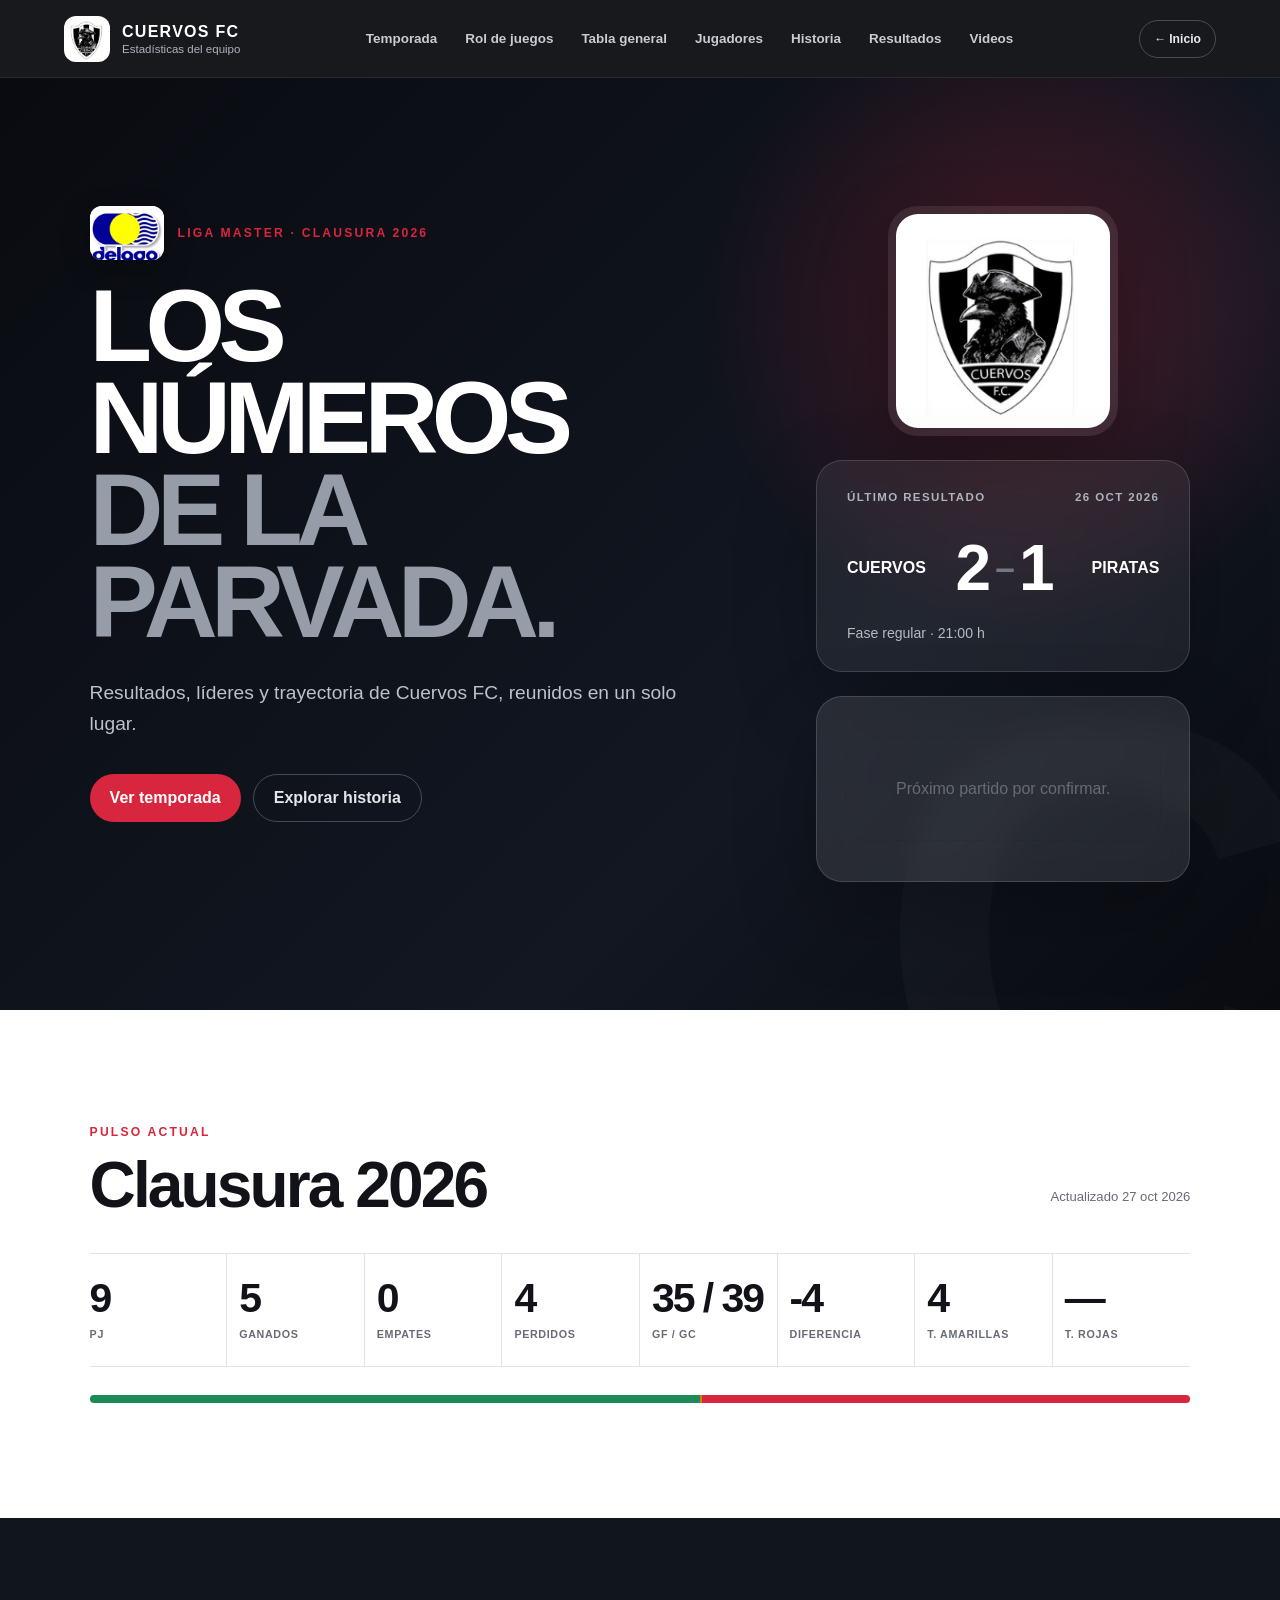
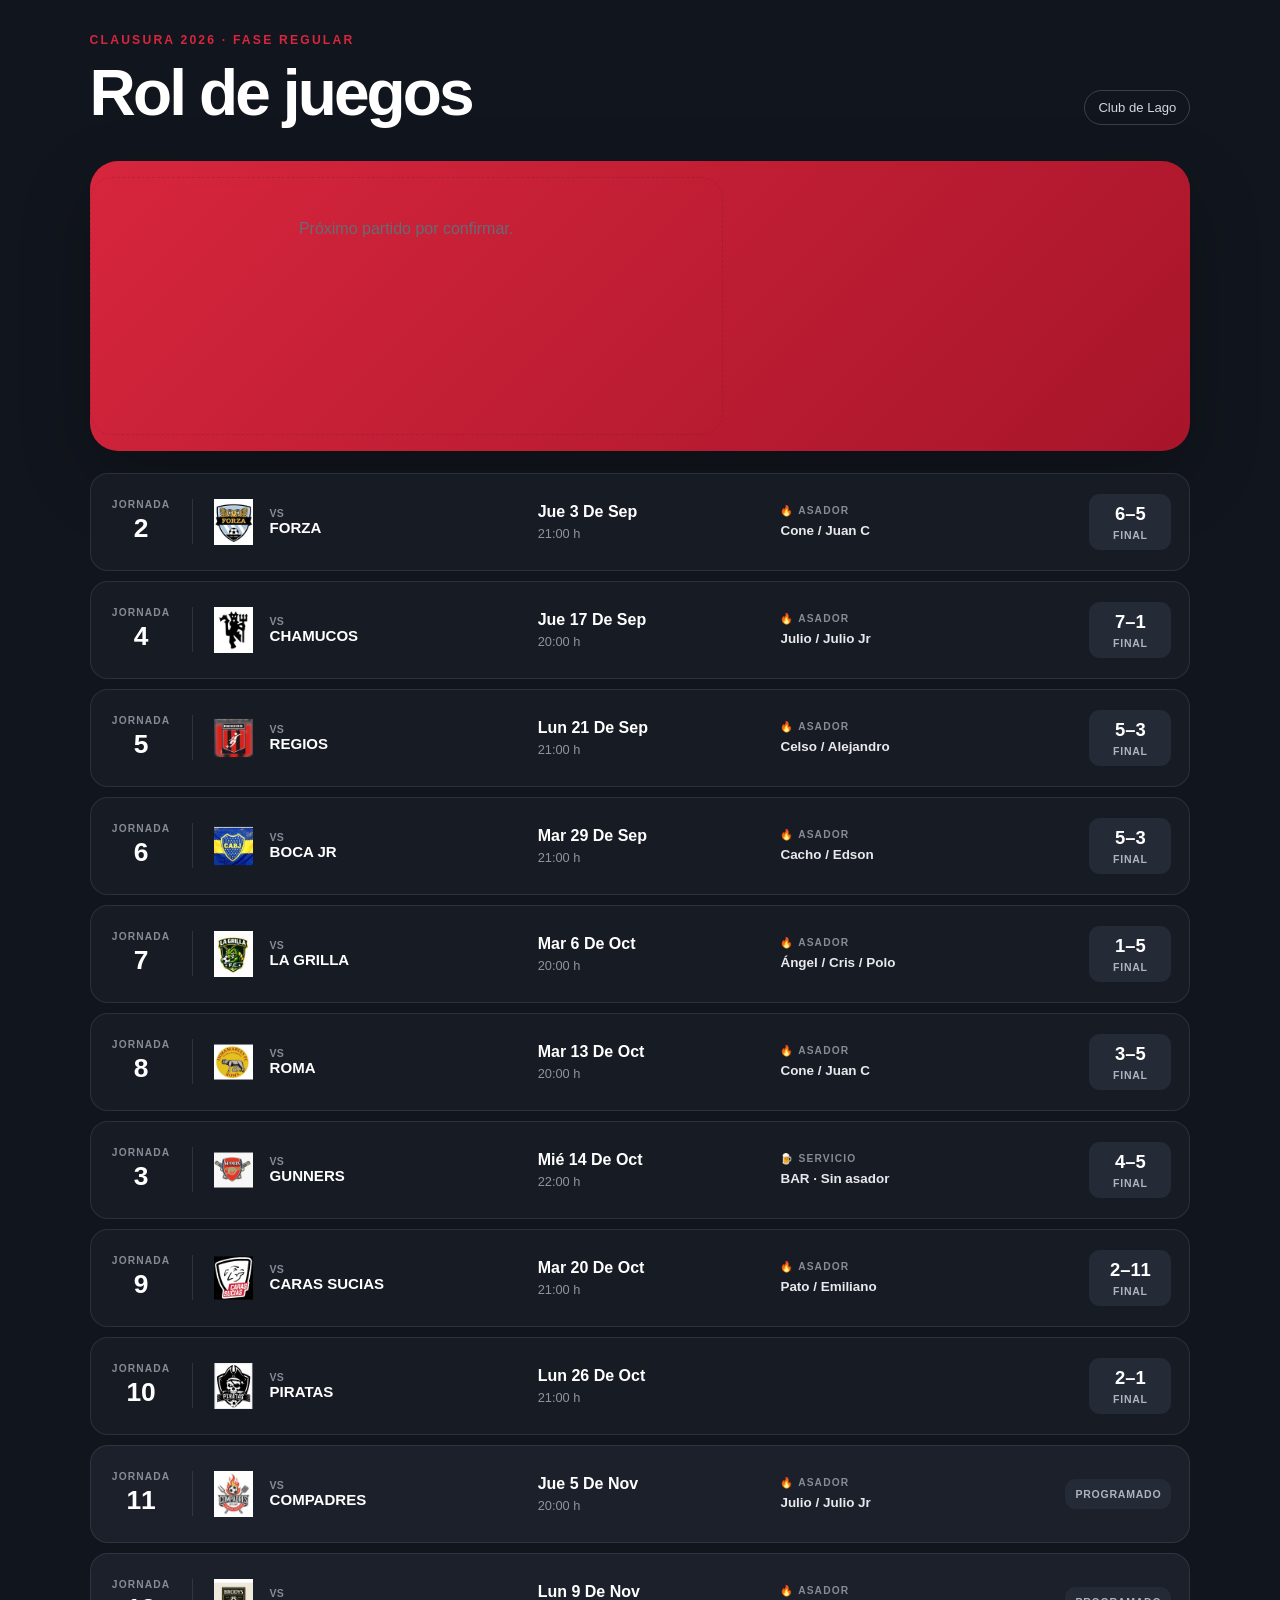
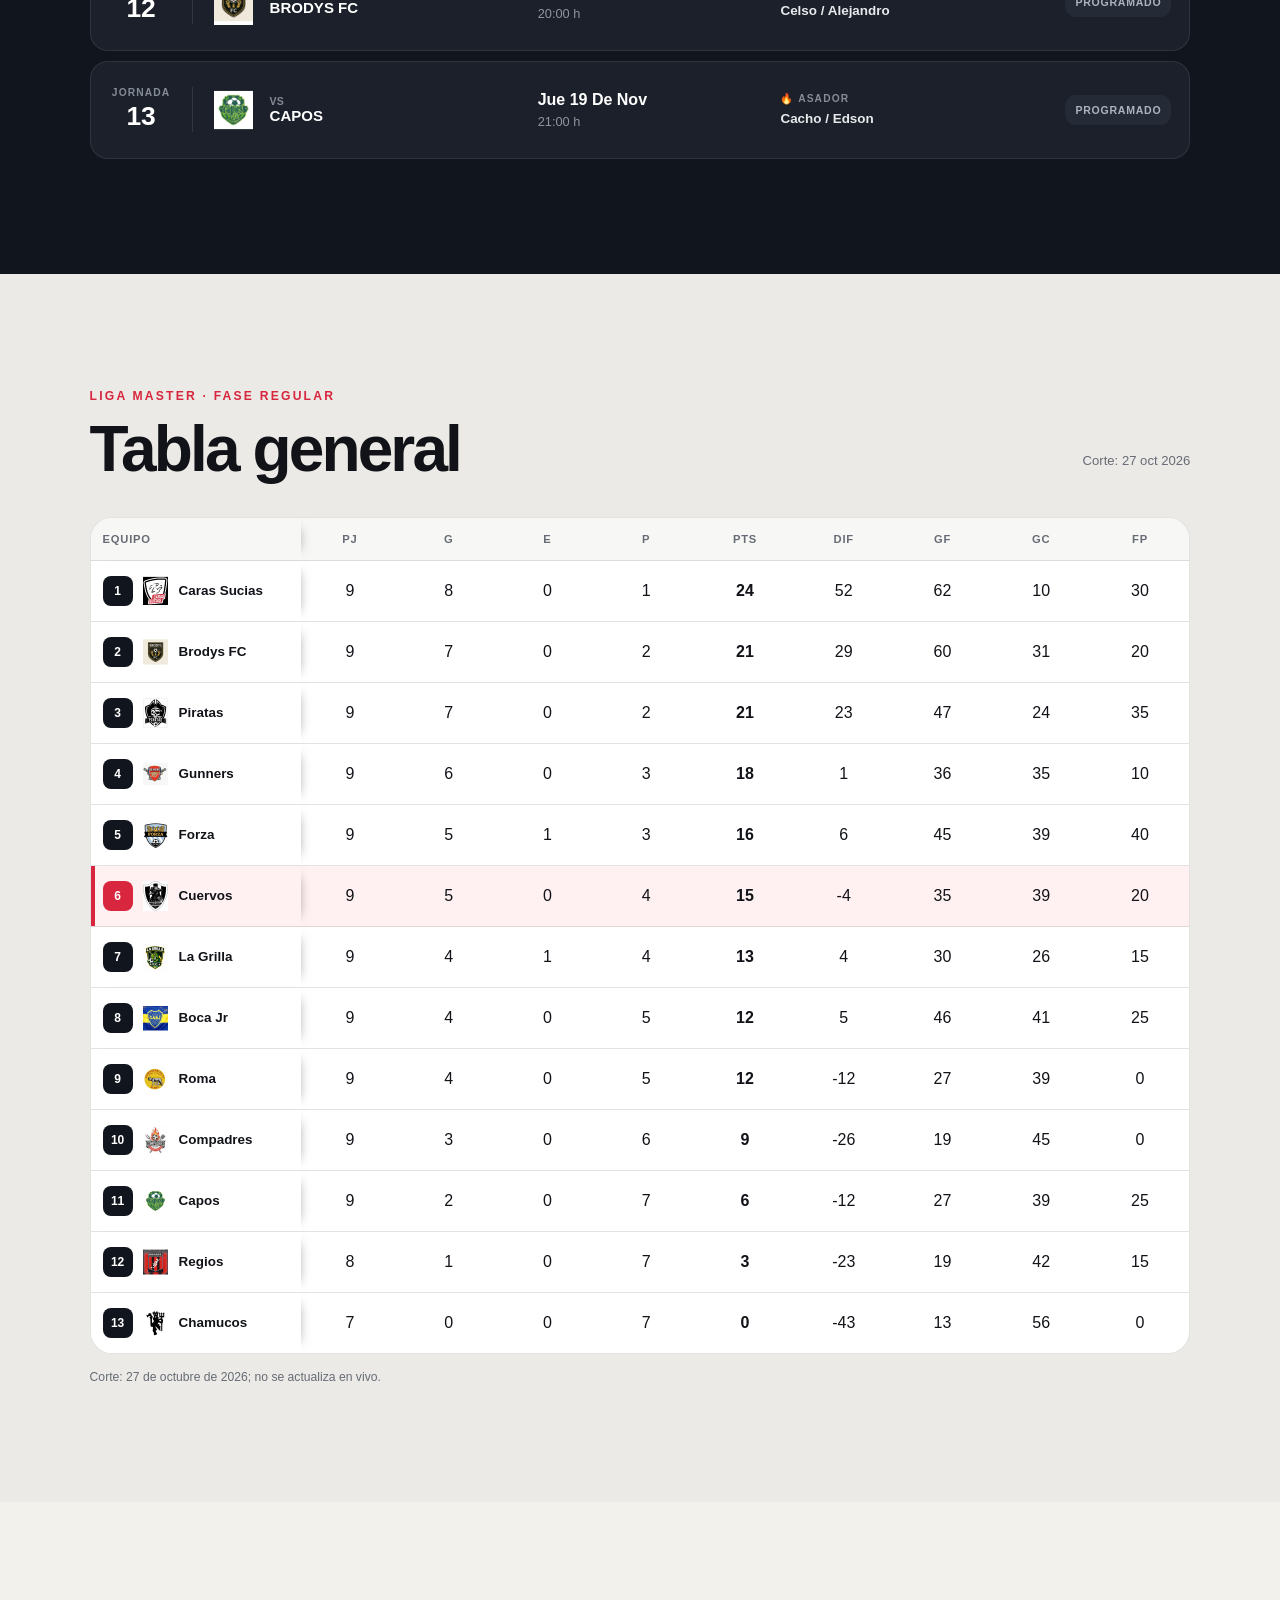
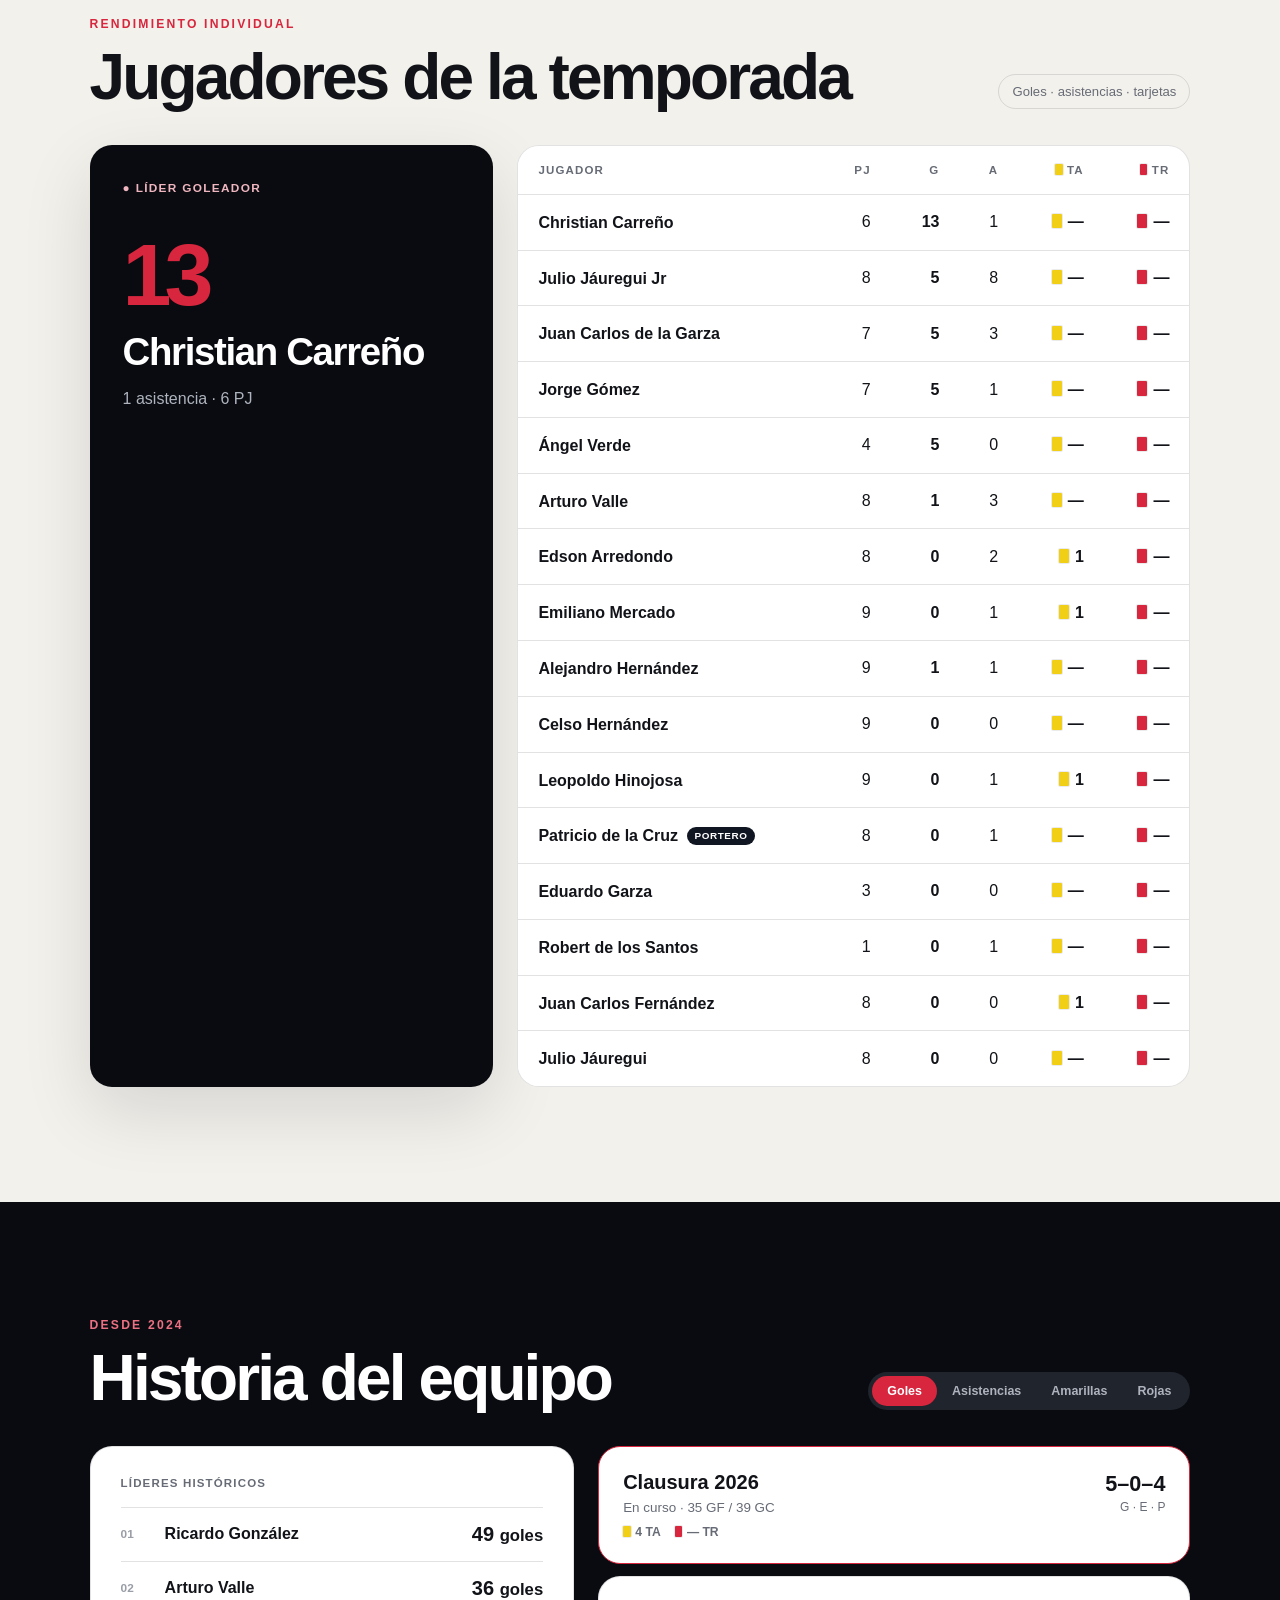
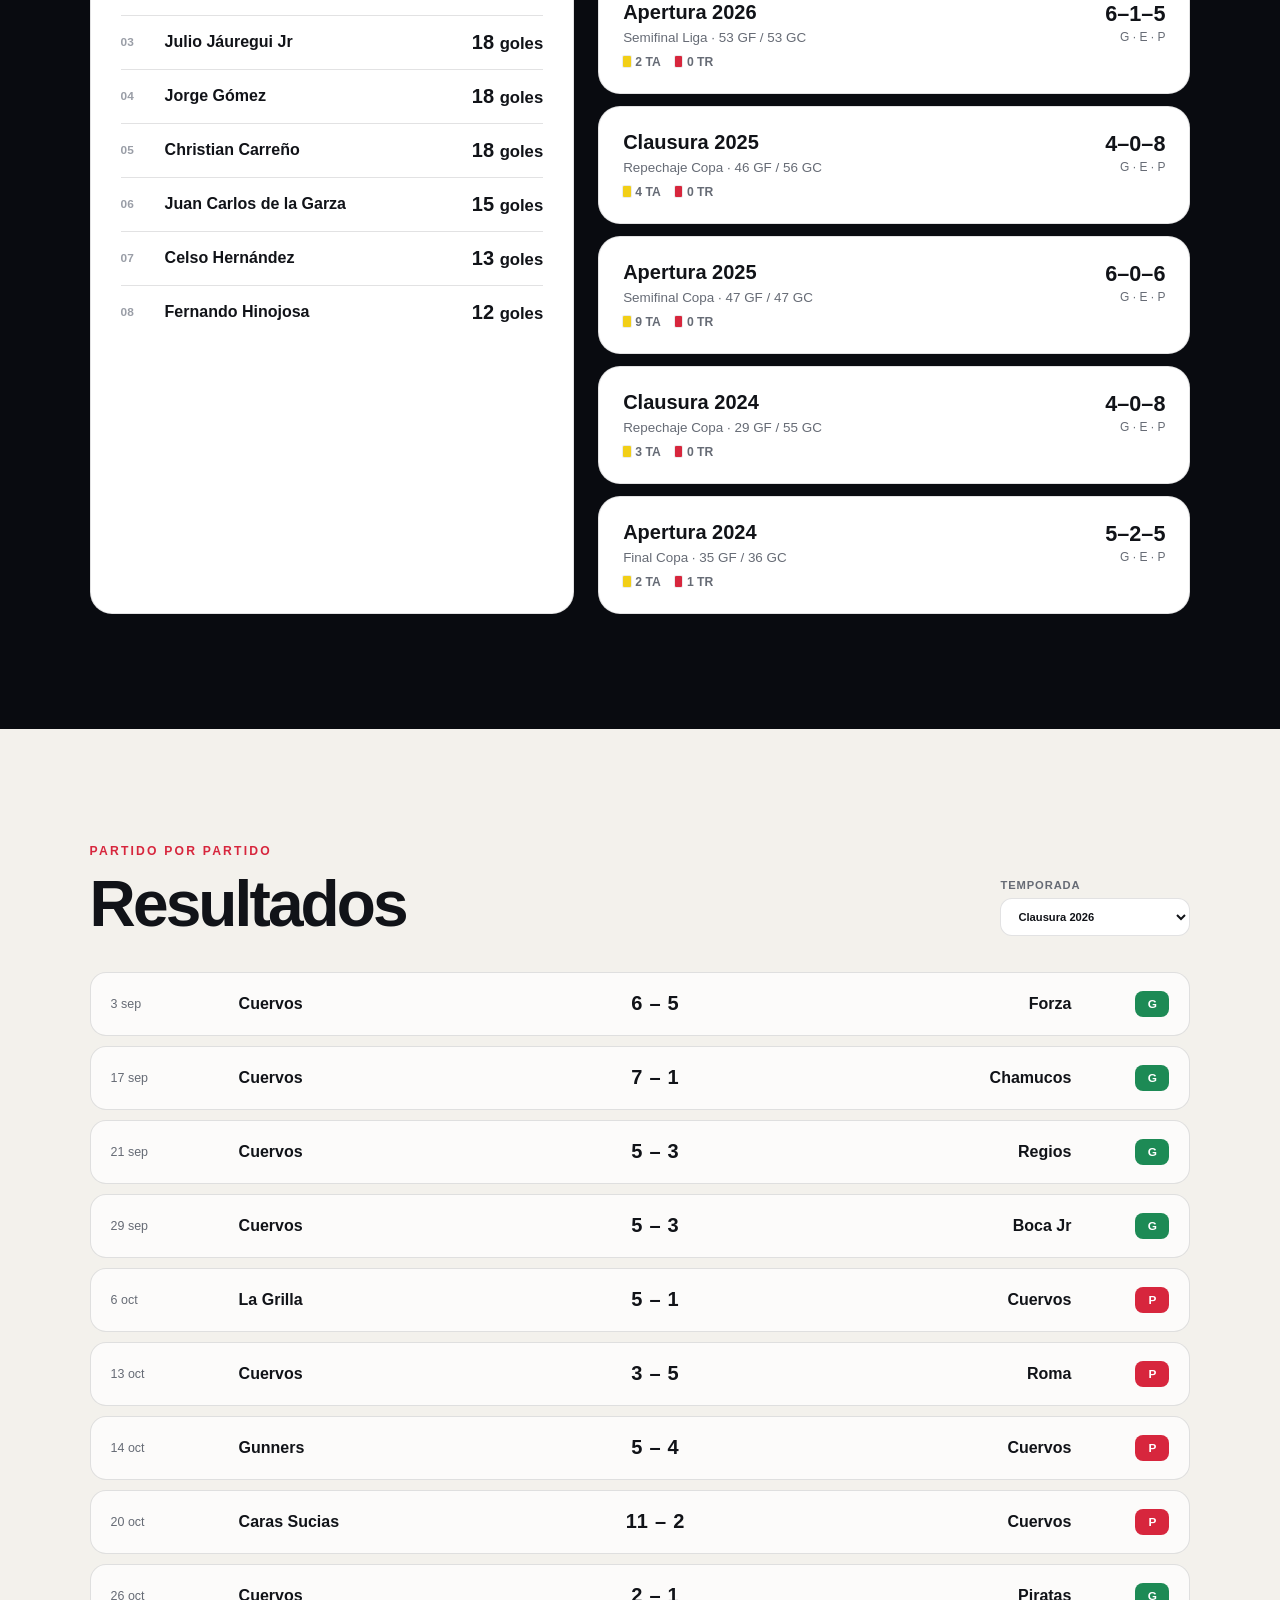
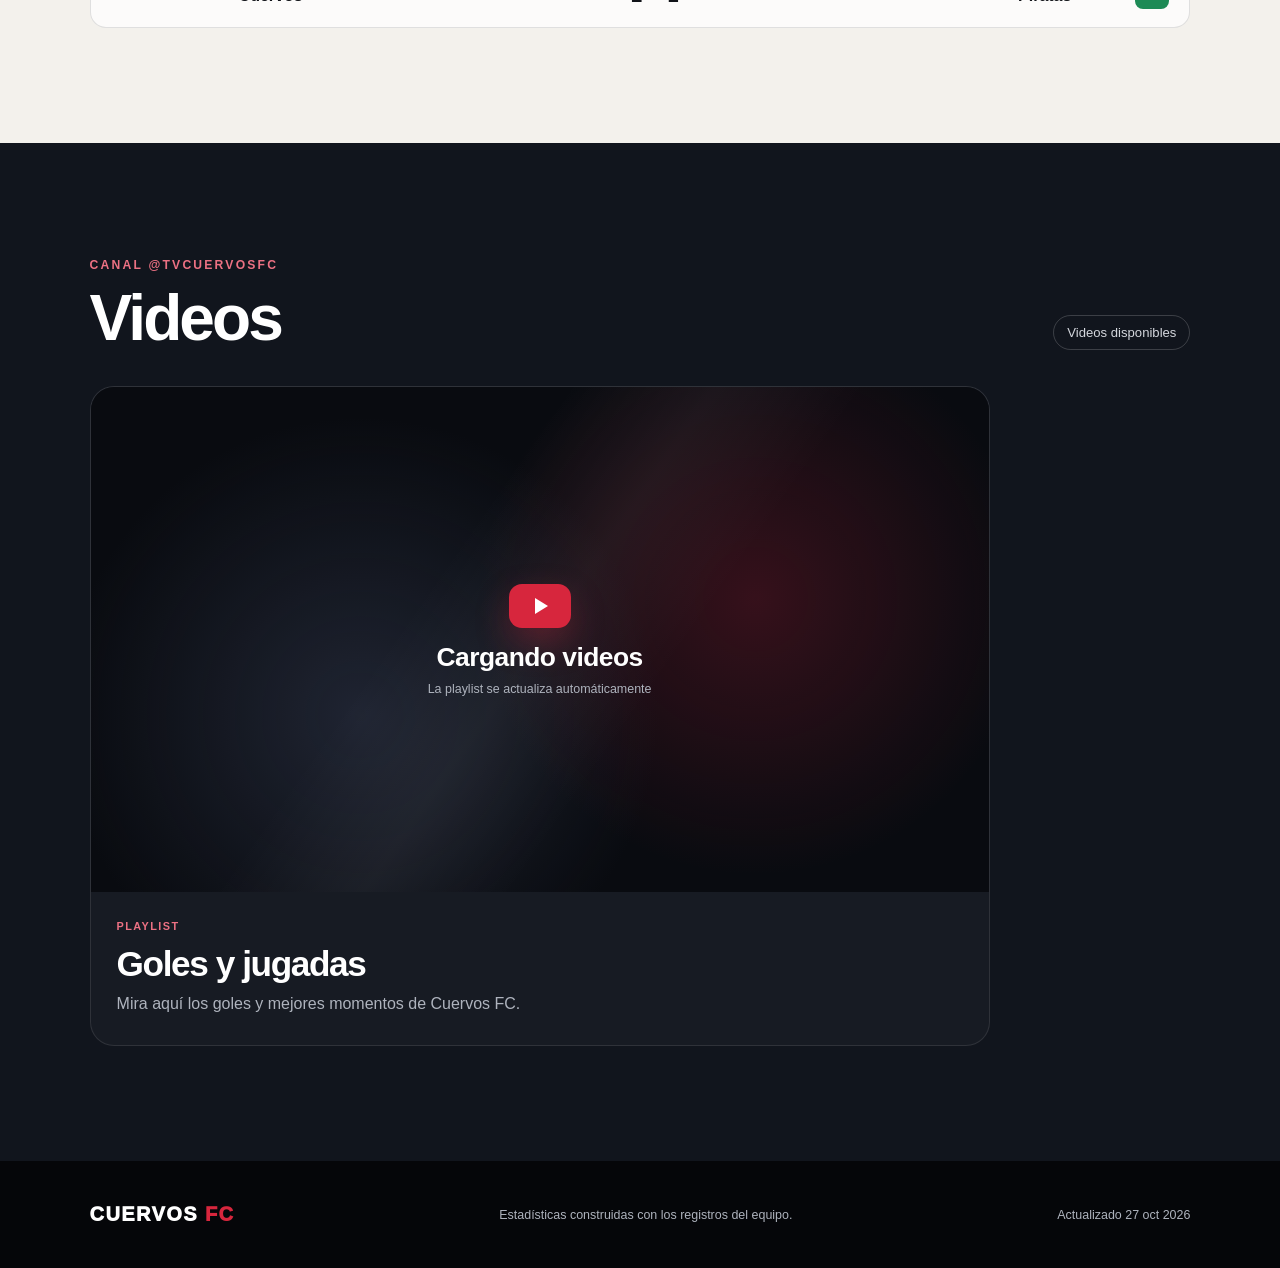
==== cuervos-fc.html @ 7c5b70a1 "Actualiza tablas Master y Premier al 27 de octubre" ====
<!doctype html>
<html lang="es">
<head>
  <meta charset="utf-8">
  <meta name="viewport" content="width=device-width, initial-scale=1">
  <link rel="icon" type="image/png" href="assets/logo-cuervos.png">
  <meta name="description" content="Resultados y estadísticas históricas de Cuervos FC.">
  <meta name="theme-color" content="#090b10">
  <title>Cuervos FC · Estadísticas</title>
  <link rel="stylesheet" href="styles.css?v=20261007-1">
</head>
<body>
  <header class="site-header">
    <a class="brand" href="#inicio" aria-label="Cuervos FC, ir al inicio">
      <span class="crest" aria-hidden="true"><img src="assets/logo-cuervos.png" alt=""></span>
      <span><strong>Cuervos FC</strong><small>Estadísticas del equipo</small></span>
    </a>
    <nav id="site-nav" class="site-nav" aria-label="Navegación principal">
      <a href="#temporada">Temporada</a>
      <a href="#rol-juegos">Rol de juegos</a>
      <a href="#tabla-general">Tabla general</a>
      <a href="#jugadores">Jugadores</a>
      <a href="#historia">Historia</a>
      <a href="#resultados">Resultados</a>
      <a href="#videos">Videos</a>
    </nav>
    <div class="header-actions">
      <a class="back-home" href="index.html" aria-label="Regresar a la selección de equipos">← Inicio</a>
      <button class="nav-toggle" type="button" aria-expanded="false" aria-controls="site-nav">Menú</button>
    </div>
  </header>

  <main id="inicio">
    <section class="hero" aria-labelledby="hero-title">
      <div class="hero-copy">
        <div class="league-lockup">
          <span class="league-logo"><img src="assets/logo-liga-delago.png" alt="Logo de la liga Delago"></span>
          <p class="eyebrow">Liga Master · <span id="current-season-label">Temporada actual</span></p>
        </div>
        <h1 id="hero-title">Los números<br><em>de la parvada.</em></h1>
        <p class="hero-intro">Resultados, líderes y trayectoria de Cuervos FC, reunidos en un solo lugar.</p>
        <div class="hero-actions">
          <a class="button button-primary" href="#temporada">Ver temporada</a>
          <a class="button button-ghost" href="#historia">Explorar historia</a>
        </div>
      </div>
      <div class="hero-side">
        <img class="hero-crest" src="assets/logo-cuervos.png" alt="Escudo oficial de Cuervos FC">
        <div class="latest-card" id="latest-match" aria-live="polite">
          <span class="skeleton">Cargando último resultado…</span>
        </div>
        <div class="next-card" id="next-match" aria-live="polite">
          <span class="skeleton">Cargando próximo partido…</span>
        </div>
      </div>
    </section>

    <section id="temporada" class="section section-current" aria-labelledby="season-title">
      <div class="section-heading">
        <div>
          <p class="eyebrow">Pulso actual</p>
          <h2 id="season-title">Clausura 2026</h2>
        </div>
        <p class="updated" id="updated-at"></p>
      </div>
      <div class="metric-grid" id="season-metrics"></div>
      <div class="record-bar" id="record-bar" aria-label="Distribución de resultados"></div>
    </section>

    <section id="rol-juegos" class="section section-schedule" aria-labelledby="schedule-title">
      <div class="section-heading schedule-heading">
        <div>
          <p class="eyebrow">Clausura 2026 · fase regular</p>
          <h2 id="schedule-title">Rol de juegos</h2>
        </div>
        <span class="section-tag">Club de Lago</span>
      </div>
      <div id="schedule-feature" class="schedule-feature" aria-live="polite"></div>
      <div class="schedule-list" id="schedule-list"></div>
    </section>

    <section id="tabla-general" class="section section-standings" aria-labelledby="standings-title">
      <div class="section-heading">
        <div>
          <p class="eyebrow">Liga Master · fase regular</p>
          <h2 id="standings-title">Tabla general</h2>
        </div>
        <p class="updated" id="standings-updated"></p>
      </div>
      <div class="standings-card">
        <div class="standings-scroll" role="region" aria-label="Tabla general del Clausura 2026; desliza para ver todas las estadísticas" tabindex="0">
          <table class="standings-table">
            <caption>Clasificación de Liga Master Clausura 2026</caption>
            <thead>
              <tr>
                <th scope="col">Equipo</th><th scope="col" title="Partidos jugados">PJ</th>
                <th scope="col" title="Ganados">G</th><th scope="col" title="Empatados">E</th>
                <th scope="col" title="Perdidos">P</th><th scope="col" title="Puntos">Pts</th>
                <th scope="col" title="Diferencia de goles">Dif</th><th scope="col" title="Goles a favor">GF</th>
                <th scope="col" title="Goles en contra">GC</th><th scope="col" title="FP, según la tabla de la liga">FP</th>
              </tr>
            </thead>
            <tbody id="standings-rows"></tbody>
          </table>
        </div>
      </div>
      <p class="standings-note">Corte: 27 de octubre de 2026; no se actualiza en vivo. <span class="standings-swipe">Desliza la tabla para ver todas las columnas.</span></p>
    </section>

    <section id="jugadores" class="section" aria-labelledby="players-title">
      <div class="section-heading">
        <div>
          <p class="eyebrow">Rendimiento individual</p>
          <h2 id="players-title">Jugadores de la temporada</h2>
        </div>
        <span class="section-tag">Goles · asistencias · tarjetas</span>
      </div>
      <div class="leaders-layout">
        <article class="leader-feature" id="top-scorer"></article>
        <div class="table-card">
          <div class="table-scroll">
            <table>
              <thead>
                <tr>
                  <th>Jugador</th><th>PJ</th><th>G</th><th>A</th>
                  <th aria-label="Tarjetas amarillas"><span class="card-icon card-yellow" aria-hidden="true"></span>TA</th>
                  <th aria-label="Tarjetas rojas"><span class="card-icon card-red" aria-hidden="true"></span>TR</th>
                </tr>
              </thead>
              <tbody id="current-player-rows"></tbody>
            </table>
          </div>
        </div>
      </div>
    </section>

    <section id="historia" class="section section-dark" aria-labelledby="history-title">
      <div class="section-heading">
        <div>
          <p class="eyebrow">Desde 2024</p>
          <h2 id="history-title">Historia del equipo</h2>
        </div>
        <div class="segmented" role="group" aria-label="Ordenar líderes históricos">
          <button class="segment active" type="button" data-ranking="goals">Goles</button>
          <button class="segment" type="button" data-ranking="assists">Asistencias</button>
          <button class="segment" type="button" data-ranking="yellowCards">Amarillas</button>
          <button class="segment" type="button" data-ranking="redCards">Rojas</button>
        </div>
      </div>
      <div class="history-layout">
        <div class="ranking-card">
          <p class="card-kicker">Líderes históricos</p>
          <ol class="ranking-list" id="all-time-ranking"></ol>
        </div>
        <div class="season-history" id="season-history"></div>
      </div>
    </section>

    <section id="resultados" class="section" aria-labelledby="results-title">
      <div class="section-heading">
        <div>
          <p class="eyebrow">Partido por partido</p>
          <h2 id="results-title">Resultados</h2>
        </div>
        <label class="select-wrap">
          <span>Temporada</span>
          <select id="season-filter" aria-label="Filtrar resultados por temporada"></select>
        </label>
      </div>
      <div class="results-list" id="results-list"></div>
    </section>

    <section id="videos" class="section section-videos" aria-labelledby="videos-title">
      <div class="section-heading">
        <div>
          <p class="eyebrow">Canal @TvCuervosFC</p>
          <h2 id="videos-title">Videos</h2>
        </div>
        <span class="section-tag">Videos disponibles</span>
      </div>
      <div class="playlist-showcase playlist-showcase-single">
        <article class="playlist-panel">
          <div class="playlist-player playlist-empty" data-playlist="PLBeEicVfh2jo" aria-label="Playlist Goles y jugadas">
            <div class="playlist-placeholder"><span class="playlist-play" aria-hidden="true"></span><strong>Cargando videos</strong><small>La playlist se actualiza automáticamente</small></div>
            <div class="playlist-embed" aria-hidden="true"></div>
          </div>
          <div class="playlist-copy"><span>Playlist</span><h3>Goles y jugadas</h3><p>Mira aquí los goles y mejores momentos de Cuervos FC.</p></div>
        </article>
      </div>
    </section>
  </main>

  <footer>
    <div class="footer-brand">CUERVOS <span>FC</span></div>
    <p>Estadísticas construidas con los registros del equipo.</p>
    <p id="footer-update"></p>
  </footer>

  <script src="youtube-playlists.js?v=20260924-1" defer></script>
  <script src="app.js?v=20261007-1" defer></script>
</body>
</html>
---- styles.css ----
:root {
  --ink: #111318;
  --muted: #666b75;
  --paper: #f3f1ec;
  --white: #fff;
  --night: #090b10;
  --night-2: #11151d;
  --red: #d7263d;
  --red-dark: #a7152a;
  --green: #1d8a55;
  --amber: #cc8212;
  --line: rgba(17, 19, 24, .12);
  --radius: 22px;
  --shadow: 0 24px 70px rgba(11, 12, 16, .12);
}

* { box-sizing: border-box; }
html { scroll-behavior: smooth; }
body {
  margin: 0;
  color: var(--ink);
  background: var(--paper);
  font-family: Aptos, "Helvetica Neue", Helvetica, Arial, sans-serif;
  -webkit-font-smoothing: antialiased;
}
a { color: inherit; }
button, select { font: inherit; }

.site-header {
  position: sticky;
  top: 0;
  z-index: 20;
  display: flex;
  align-items: center;
  justify-content: space-between;
  gap: 24px;
  min-height: 78px;
  padding: 12px clamp(20px, 5vw, 76px);
  color: var(--white);
  background: rgba(9, 11, 16, .94);
  border-bottom: 1px solid rgba(255,255,255,.08);
  backdrop-filter: blur(16px);
}
.brand {
  display: inline-flex;
  align-items: center;
  gap: 12px;
  text-decoration: none;
}
.brand strong, .brand small { display: block; }
.brand strong { font-size: 1rem; letter-spacing: .08em; text-transform: uppercase; }
.brand small { margin-top: 2px; color: #aeb3bd; font-size: .72rem; }
.crest {
  width: 46px;
  height: 46px;
  overflow: hidden;
  background: white;
  border-radius: 12px;
}
.crest img { display: block; width: 100%; height: 100%; object-fit: cover; }
.site-nav { display: flex; gap: 28px; }
.site-nav a {
  color: #c9ccd2;
  font-size: .84rem;
  font-weight: 700;
  text-decoration: none;
  transition: color .2s ease;
}
.site-nav a:hover { color: var(--white); }
.nav-toggle { display: none; color: white; background: none; border: 1px solid #464b55; border-radius: 999px; padding: 8px 13px; }
.header-actions { display: flex; align-items: center; gap: 10px; }
.back-home {
  display: inline-flex;
  align-items: center;
  min-height: 38px;
  padding: 0 14px;
  color: #e9ebee;
  border: 1px solid #464b55;
  border-radius: 999px;
  font-size: .76rem;
  font-weight: 800;
  text-decoration: none;
}
.back-home:hover { color: #fff; border-color: #777e8b; }

.hero {
  position: relative;
  overflow: hidden;
  display: grid;
  grid-template-columns: 1.25fr .75fr;
  gap: clamp(40px, 8vw, 110px);
  min-height: 650px;
  padding: clamp(72px, 10vw, 145px) clamp(20px, 7vw, 110px);
  color: var(--white);
  background:
    radial-gradient(circle at 80% 25%, rgba(215,38,61,.28), transparent 26%),
    linear-gradient(135deg, #090b10 0%, #121722 66%, #090b10 100%);
}
.hero::after {
  content: "C";
  position: absolute;
  right: -3vw;
  bottom: -25%;
  color: rgba(255,255,255,.025);
  font-size: min(48vw, 620px);
  font-weight: 900;
  line-height: 1;
  pointer-events: none;
}
.hero-copy, .hero-side { position: relative; z-index: 1; }
.league-lockup { display: flex; align-items: center; gap: 14px; margin-bottom: 20px; }
.league-lockup .eyebrow { margin: 0; }
.league-logo {
  display: grid;
  place-items: center;
  width: 74px;
  height: 54px;
  overflow: hidden;
  background: white;
  border-radius: 12px;
  box-shadow: 0 10px 30px rgba(0,0,0,.24);
}
.league-logo img { width: 100%; height: 100%; object-fit: contain; }
.hero-side { align-self: end; display: grid; justify-items: center; gap: 24px; width: 100%; max-width: 430px; }
.hero-crest {
  width: clamp(150px, 18vw, 230px);
  aspect-ratio: 1;
  object-fit: cover;
  border: 8px solid rgba(255,255,255,.08);
  border-radius: 30px;
  box-shadow: 0 26px 70px rgba(0,0,0,.32);
}
.eyebrow {
  margin: 0 0 14px;
  color: var(--red);
  font-size: .76rem;
  font-weight: 850;
  letter-spacing: .18em;
  text-transform: uppercase;
}
.hero h1 {
  max-width: 800px;
  margin: 0;
  font-size: clamp(3.3rem, 8vw, 7.4rem);
  line-height: .9;
  letter-spacing: -.065em;
  text-transform: uppercase;
}
.hero h1 em { color: #979da8; font-style: normal; }
.hero-intro { max-width: 590px; margin: 28px 0 0; color: #bdc1ca; font-size: clamp(1rem, 2vw, 1.2rem); line-height: 1.65; }
.hero-actions { display: flex; flex-wrap: wrap; gap: 12px; margin-top: 34px; }
.button {
  display: inline-flex;
  align-items: center;
  justify-content: center;
  min-height: 48px;
  padding: 0 20px;
  border-radius: 999px;
  font-weight: 800;
  text-decoration: none;
}
.button-primary { background: var(--red); color: white; }
.button-primary:hover { background: #ee304a; }
.button-ghost { border: 1px solid #454b56; color: #e4e6ea; }
.button-ghost:hover { border-color: #777e8b; }

.latest-card, .next-card, .rescheduled-card {
  width: 100%;
  max-width: 430px;
  padding: 30px;
  background: rgba(255,255,255,.065);
  border: 1px solid rgba(255,255,255,.14);
  border-radius: 26px;
  box-shadow: 0 30px 80px rgba(0,0,0,.25);
  backdrop-filter: blur(12px);
}
.latest-label { display: flex; justify-content: space-between; gap: 16px; color: #aeb3bd; font-size: .72rem; font-weight: 800; letter-spacing: .12em; text-transform: uppercase; }
.scoreline { display: grid; grid-template-columns: 1fr auto 1fr; align-items: center; gap: 12px; margin: 28px 0 20px; }
.score-team { font-weight: 850; text-transform: uppercase; }
.score-team:last-child { text-align: right; }
.score { display: flex; gap: 8px; align-items: center; font-size: clamp(2.4rem, 6vw, 4rem); font-weight: 900; letter-spacing: -.06em; }
.score small { color: #717784; font-size: .55em; }
.latest-meta { margin: 0; color: #b6bac3; font-size: .88rem; }
.next-card { padding: 24px 28px; background: rgba(255,255,255,.1); }
.next-label { display: flex; justify-content: space-between; gap: 16px; color: #f0b6bf; font-size: .7rem; font-weight: 850; letter-spacing: .12em; text-transform: uppercase; }
.upcoming-list { display: grid; gap: 0; margin-top: 15px; }
.upcoming-game { padding: 17px 0 2px; border-top: 1px solid rgba(255,255,255,.13); }
.upcoming-game:first-child { padding-top: 0; border-top: 0; }
.upcoming-heading { display: flex; align-items: center; justify-content: space-between; gap: 16px; color: #aeb3bd; font-size: .62rem; font-weight: 850; letter-spacing: .12em; text-transform: uppercase; }
.upcoming-heading strong { color: white; }
.upcoming-game.is-rescheduled .upcoming-heading span { color: #f2be68; }
.upcoming-rival { margin-top: 8px; font-size: 1.04rem; font-weight: 900; letter-spacing: -.025em; text-transform: uppercase; }
.upcoming-rival span { margin-right: 3px; font-size: .82rem; }
.upcoming-meta { margin: 5px 0 10px; color: #b6bac3; font-size: .76rem; text-transform: capitalize; }
.upcoming-duty { display: flex; align-items: center; justify-content: space-between; gap: 16px; }
.upcoming-duty span { color: #aeb3bd; font-size: .62rem; font-weight: 800; letter-spacing: .12em; text-transform: uppercase; }
.upcoming-duty strong { color: white; font-size: .82rem; }
.next-rival { margin-top: 17px; font-size: 1.32rem; font-weight: 900; letter-spacing: -.025em; text-transform: uppercase; }
.next-rival span { margin-right: 4px; font-size: 1rem; }
.next-meta { margin: 8px 0 18px; color: #b6bac3; font-size: .84rem; text-transform: capitalize; }
.grill-duty { display: flex; align-items: center; justify-content: space-between; gap: 18px; padding-top: 16px; border-top: 1px solid rgba(255,255,255,.13); }
.grill-duty span { color: #aeb3bd; font-size: .7rem; font-weight: 800; letter-spacing: .12em; text-transform: uppercase; }
.grill-duty strong { color: white; font-size: .92rem; }
.rescheduled-card { padding: 22px 28px; background: rgba(204,130,18,.12); border-color: rgba(240,178,76,.38); }
.rescheduled-label { display: flex; justify-content: space-between; gap: 16px; color: #f2be68; font-size: .7rem; font-weight: 850; letter-spacing: .12em; text-transform: uppercase; }
.rescheduled-rival { margin-top: 15px; font-size: 1.18rem; font-weight: 900; letter-spacing: -.025em; text-transform: uppercase; }
.rescheduled-rival span { margin-right: 4px; font-size: .95rem; }
.rescheduled-meta { margin: 7px 0 15px; color: #d2d4d9; font-size: .82rem; text-transform: capitalize; }
.bar-duty { display: flex; align-items: center; justify-content: space-between; gap: 18px; padding-top: 14px; border-top: 1px solid rgba(255,255,255,.13); }
.bar-duty span { color: #c5a87b; font-size: .7rem; font-weight: 800; letter-spacing: .12em; text-transform: uppercase; }
.bar-duty strong { color: white; font-size: .9rem; }

.section { padding: clamp(72px, 9vw, 120px) clamp(20px, 7vw, 110px); }
.section-current { background: #fff; }
.section-heading {
  display: flex;
  align-items: end;
  justify-content: space-between;
  gap: 24px;
  margin-bottom: 36px;
}
.section h2 { margin: 0; font-size: clamp(2.2rem, 5vw, 4rem); line-height: 1; letter-spacing: -.045em; }
.updated, .section-tag { color: var(--muted); font-size: .82rem; }
.section-tag { padding: 9px 13px; border: 1px solid var(--line); border-radius: 999px; }

.metric-grid { display: grid; grid-template-columns: repeat(8, minmax(0, 1fr)); width: 100%; border-top: 1px solid var(--line); border-bottom: 1px solid var(--line); }
.metric { min-width: 0; padding: 24px 12px; border-right: 1px solid var(--line); }
.metric:first-child { padding-left: 0; }
.metric:last-child { border-right: 0; }
.metric strong { display: block; font-size: clamp(1.55rem, 3.2vw, 2.8rem); line-height: 1; letter-spacing: -.05em; }
.metric span { display: block; margin-top: 9px; color: var(--muted); font-size: .67rem; font-weight: 750; letter-spacing: .06em; line-height: 1.25; overflow-wrap: anywhere; text-transform: uppercase; }
.record-bar { display: flex; height: 8px; margin-top: 28px; overflow: hidden; border-radius: 999px; background: #e1e1de; }
.record-bar span { min-width: 2px; transition: width .45s ease; }
.bar-win { background: var(--green); }
.bar-draw { background: var(--amber); }
.bar-loss { background: var(--red); }

.section-schedule { background: #11151d; color: var(--white); }
.section-schedule .section-tag { color: #d4d7dd; border-color: rgba(255,255,255,.18); }
.schedule-feature {
  display: grid;
  grid-template-columns: 1.15fr .85fr;
  min-height: 290px;
  margin-bottom: 22px;
  overflow: hidden;
  background: linear-gradient(135deg, #d7263d 0%, #a7152a 100%);
  border-radius: 28px;
  box-shadow: 0 26px 70px rgba(0,0,0,.24);
}
.schedule-feature-copy { display: flex; flex-direction: column; justify-content: center; padding: clamp(30px, 5vw, 58px); }
.schedule-feature-label { display: flex; align-items: center; justify-content: space-between; gap: 20px; color: #ffdce1; font-size: .72rem; font-weight: 850; letter-spacing: .14em; text-transform: uppercase; }
.schedule-feature-label strong { display: grid; place-items: center; width: 48px; height: 48px; color: #c72037; background: #fff; border-radius: 14px; font-size: 1rem; letter-spacing: 0; }
.schedule-feature h3 { margin: 28px 0 8px; font-size: clamp(2.1rem, 5vw, 4.4rem); line-height: .92; letter-spacing: -.055em; text-transform: uppercase; }
.schedule-feature h3 span { color: #ffabb7; font-size: .48em; letter-spacing: .03em; }
.schedule-feature-copy > p { margin: 0; color: #ffe7ea; font-size: 1rem; text-transform: capitalize; }
.schedule-feature-duty { display: flex; justify-content: space-between; gap: 20px; margin-top: 30px; padding-top: 19px; border-top: 1px solid rgba(255,255,255,.25); }
.schedule-feature-duty span { color: #ffd4da; font-size: .74rem; font-weight: 800; letter-spacing: .09em; text-transform: uppercase; }
.schedule-feature-duty strong { text-align: right; }
.schedule-versus { display: grid; grid-template-columns: 1fr auto 1fr; place-items: center; gap: 18px; padding: 44px; background: rgba(9,11,16,.23); }
.schedule-versus img { width: clamp(84px, 10vw, 135px); height: clamp(84px, 10vw, 135px); object-fit: contain; filter: drop-shadow(0 16px 22px rgba(0,0,0,.26)); }
.schedule-versus > span { color: #ffd6dc; font-size: .8rem; font-weight: 900; letter-spacing: .16em; }
.schedule-versus .schedule-fallback { font-size: 4rem; letter-spacing: 0; }
.schedule-list { display: grid; gap: 10px; }
.schedule-game {
  display: grid;
  grid-template-columns: 84px minmax(170px, 1.1fr) minmax(150px, .8fr) minmax(190px, 1fr) 92px;
  align-items: center;
  gap: 18px;
  min-height: 98px;
  padding: 14px 18px;
  background: #1b202a;
  border: 1px solid rgba(255,255,255,.09);
  border-radius: 18px;
}
.schedule-game.is-next { border-color: rgba(238,48,74,.9); box-shadow: inset 4px 0 0 var(--red); }
.schedule-game.is-finished { color: #b9bdc6; background: #171b23; }
.schedule-round { display: grid; justify-items: center; padding-right: 18px; border-right: 1px solid rgba(255,255,255,.1); }
.schedule-round span, .schedule-duty span { color: #858b97; font-size: .64rem; font-weight: 850; letter-spacing: .11em; text-transform: uppercase; }
.schedule-round strong { margin-top: 3px; color: white; font-size: 1.65rem; }
.schedule-opponent { display: flex; align-items: center; gap: 13px; min-width: 0; }
.schedule-opponent img { flex: 0 0 46px; width: 46px; height: 46px; object-fit: contain; }
.schedule-mini-fallback { display: grid; flex: 0 0 46px; place-items: center; width: 46px; height: 46px; font-size: 1.6rem; }
.schedule-opponent small, .schedule-opponent strong { display: block; }
.schedule-opponent small { color: #858b97; font-size: .66rem; font-weight: 800; text-transform: uppercase; }
.schedule-opponent strong { overflow: hidden; color: white; font-size: .94rem; text-overflow: ellipsis; text-transform: uppercase; white-space: nowrap; }
.schedule-when { display: grid; gap: 5px; }
.schedule-when time { color: white; font-weight: 800; text-transform: capitalize; }
.schedule-when span { color: #8f95a0; font-size: .8rem; }
.schedule-duty { display: grid; gap: 6px; }
.schedule-duty strong { color: #e7e9ec; font-size: .84rem; }
.schedule-status { display: grid; justify-items: center; gap: 4px; justify-self: end; min-width: 82px; padding: 9px 10px; color: #aeb3bd; background: #252b36; border-radius: 11px; font-size: .66rem; font-weight: 850; letter-spacing: .07em; text-transform: uppercase; }
.schedule-status strong { color: white; font-size: 1.15rem; letter-spacing: 0; }
.status-siguiente { color: white; background: var(--red); }
.status-reprogramado { color: #f2be68; background: rgba(204,130,18,.18); }

.section-standings { background: #eceae6; }
.standings-card { overflow: hidden; background: var(--white); border: 1px solid var(--line); border-radius: var(--radius); }
.standings-scroll { max-width: 100%; overflow-x: auto; overscroll-behavior-x: contain; }
.standings-table { width: 100%; min-width: 830px; table-layout: fixed; border-collapse: separate; border-spacing: 0; font-variant-numeric: tabular-nums; }
.standings-table caption { position: absolute; width: 1px; height: 1px; padding: 0; overflow: hidden; clip: rect(0,0,0,0); white-space: nowrap; border: 0; }
.standings-table th, .standings-table td { padding: 15px 12px; text-align: center; border-bottom: 1px solid var(--line); }
.standings-table thead th { color: var(--muted); background: #f7f7f5; font-size: .7rem; font-weight: 850; letter-spacing: .07em; }
.standings-table th:first-child { position: sticky; left: 0; z-index: 3; width: 210px; text-align: left; background: #f7f7f5; box-shadow: 9px 0 12px -12px rgba(9,11,16,.5); }
.standings-table tbody th:first-child { z-index: 2; color: var(--ink); background: var(--white); font-size: .84rem; letter-spacing: 0; text-transform: none; }
.standings-table tbody tr:last-child th, .standings-table tbody tr:last-child td { border-bottom: 0; }
.standings-table tbody tr:hover td, .standings-table tbody tr:hover th:first-child { background: #f6f5f1; }
.standings-table tbody tr.standings-cuervos td, .standings-table tbody tr.standings-cuervos th:first-child,
.standings-table tbody tr.standings-cuervos:hover td, .standings-table tbody tr.standings-cuervos:hover th:first-child { background: #fff0f1; }
.standings-table .standings-cuervos th:first-child { box-shadow: inset 4px 0 0 var(--red), 9px 0 12px -12px rgba(9,11,16,.5); }
.standings-identity { display: flex; align-items: center; gap: 8px; min-width: 0; }
.standings-rank { display: inline-grid; flex: 0 0 30px; place-items: center; width: 30px; height: 30px; color: var(--white); background: var(--night-2); border-radius: 8px; font-size: .75rem; font-weight: 900; }
.standings-cuervos .standings-rank { background: var(--red); }
.standings-logo { display: block; flex: 0 0 30px; width: 30px; height: 30px; object-fit: contain; }
.standings-team { min-width: 0; font-weight: 850; line-height: 1.2; }
.standings-points { font-weight: 900; }
.standings-note { margin: 14px 0 0; color: var(--muted); font-size: .76rem; line-height: 1.5; }
.standings-swipe { display: none; }

.leaders-layout { display: grid; grid-template-columns: .75fr 1.25fr; gap: 24px; }
.leader-feature, .table-card, .ranking-card, .season-card { background: var(--white); border: 1px solid var(--line); border-radius: var(--radius); box-shadow: var(--shadow); }
.leader-feature { min-height: 350px; padding: 32px; background: var(--night); color: white; }
.leader-badge { display: inline-flex; align-items: center; gap: 8px; color: #f0b6bf; font-size: .74rem; font-weight: 800; letter-spacing: .11em; text-transform: uppercase; }
.leader-number { margin-top: 44px; color: var(--red); font-size: 5.5rem; font-weight: 900; line-height: .8; letter-spacing: -.08em; }
.leader-name { margin: 20px 0 6px; font-size: clamp(1.7rem, 3vw, 2.6rem); font-weight: 850; letter-spacing: -.035em; }
.leader-detail { color: #aeb3bd; }
.table-card { overflow: hidden; box-shadow: none; }
.table-scroll { max-width: 100%; overflow-x: auto; overscroll-behavior-x: contain; }
table { width: 100%; border-collapse: collapse; }
th, td { padding: 18px 20px; text-align: right; border-bottom: 1px solid var(--line); white-space: nowrap; }
th:first-child, td:first-child { text-align: left; }
th:first-child, td:first-child {
  position: sticky;
  left: 0;
  z-index: 2;
  min-width: 178px;
  background: var(--white);
  box-shadow: 9px 0 12px -12px rgba(9, 11, 16, .55);
}
th:first-child { z-index: 3; }
th { color: var(--muted); font-size: .72rem; letter-spacing: .1em; text-transform: uppercase; }
td:first-child { font-weight: 750; }
tbody tr:last-child td { border-bottom: 0; }
tbody tr:hover { background: #f7f6f2; }
tbody tr:hover td:first-child { background: #f7f6f2; }
.discipline-cell { font-weight: 800; }
.card-icon { display: inline-block; width: .62em; height: .88em; margin-right: .38em; border-radius: 1px; vertical-align: -.06em; box-shadow: 0 0 0 1px rgba(0,0,0,.08); }
.player-name { vertical-align: middle; }
.position-badge { display: inline-flex; align-items: center; margin-left: .55rem; padding: .24rem .48rem; color: #fff; background: #101622; border-radius: 999px; font-size: .62rem; font-weight: 850; letter-spacing: .06em; line-height: 1; text-transform: uppercase; vertical-align: middle; }
.card-yellow { background: #f2cf17; }
.card-red { background: #d7263d; }

.section-dark { color: var(--white); background: var(--night); }
.section-dark .eyebrow { color: #ec7183; }

.section-videos { color: var(--white); background: var(--night-2); }
.section-videos .eyebrow { color: #ec7183; }
.section-videos .section-tag { color: #d4d7dd; border-color: rgba(255,255,255,.18); }
.playlist-showcase { display: grid; grid-template-columns: repeat(2, minmax(0, 1fr)); gap: 20px; }
.playlist-showcase-single { grid-template-columns: minmax(0, 1fr); max-width: 900px; }
.playlist-panel { overflow: hidden; background: #171b23; border: 1px solid rgba(255,255,255,.1); border-radius: 24px; }
.playlist-player { aspect-ratio: 16 / 9; background: #050609; }
.playlist-player iframe { display: block; width: 100%; height: 100%; border: 0; }
.playlist-empty { position: relative; overflow: hidden; background: radial-gradient(circle at 74% 42%, rgba(168,31,54,.28), transparent 38%), radial-gradient(circle at 30% 65%, rgba(55,63,86,.48), transparent 42%), #090b10; text-align: center; }
.playlist-empty::after { position: absolute; inset: 0; background: linear-gradient(125deg, transparent 38%, rgba(255,255,255,.045) 50%, transparent 62%); content: ""; }
.playlist-placeholder { position: absolute; inset: 0; z-index: 2; display: grid; place-content: center; justify-items: center; gap: 9px; transition: opacity .25s ease; }
.playlist-embed { position: absolute; inset: 0; z-index: 3; opacity: 0; pointer-events: none; transition: opacity .25s ease; }
.playlist-embed iframe { width: 100%; height: 100%; border: 0; }
.playlist-empty.has-videos::after { display: none; }
.playlist-empty.has-videos .playlist-placeholder { opacity: 0; pointer-events: none; }
.playlist-empty.has-videos .playlist-embed { opacity: 1; pointer-events: auto; }
.playlist-empty strong { font-size: clamp(1.15rem, 2.4vw, 1.65rem); letter-spacing: -.02em; }
.playlist-empty small { color: #aeb3bd; font-size: .78rem; }
.playlist-play { display: grid; place-items: center; width: 62px; height: 44px; margin-bottom: 5px; background: var(--red); border-radius: 13px; box-shadow: 0 14px 34px rgba(215,38,61,.3); }
.playlist-play::after { width: 0; height: 0; margin-left: 4px; border-top: 8px solid transparent; border-bottom: 8px solid transparent; border-left: 13px solid white; content: ""; }
.playlist-copy { padding: 24px 26px 28px; }
.playlist-copy span { color: #ec7183; font-size: .68rem; font-weight: 850; letter-spacing: .13em; text-transform: uppercase; }
.playlist-copy h3 { margin: 10px 0 8px; font-size: clamp(1.45rem, 3vw, 2.2rem); letter-spacing: -.04em; }
.playlist-copy p { margin: 0; color: #aeb3bd; line-height: 1.55; }
.segmented { display: flex; flex-wrap: wrap; padding: 4px; background: #20242d; border-radius: 999px; }
.segment { padding: 8px 15px; color: #aeb3bd; background: transparent; border: 0; border-radius: 999px; cursor: pointer; font-size: .78rem; font-weight: 800; }
.segment.active { color: white; background: var(--red); }
.history-layout { display: grid; grid-template-columns: .9fr 1.1fr; gap: 24px; }
.ranking-card { padding: 30px; color: var(--ink); box-shadow: none; }
.card-kicker { margin: 0 0 18px; color: var(--muted); font-size: .72rem; font-weight: 800; letter-spacing: .1em; text-transform: uppercase; }
.ranking-list { margin: 0; padding: 0; list-style: none; counter-reset: rank; }
.ranking-item { counter-increment: rank; display: grid; grid-template-columns: 32px 1fr auto; align-items: center; gap: 12px; padding: 15px 0; border-top: 1px solid var(--line); }
.ranking-item::before { content: counter(rank, decimal-leading-zero); color: #9a9ea7; font-size: .74rem; font-weight: 800; }
.ranking-name { font-weight: 800; }
.ranking-value { font-size: 1.25rem; font-weight: 900; }
.season-history { display: grid; gap: 12px; }
.season-card { display: grid; grid-template-columns: 1fr auto; gap: 22px; padding: 24px; color: var(--ink); box-shadow: none; }
.season-card.current { border-color: var(--red); }
.season-card h3 { margin: 0 0 6px; font-size: 1.25rem; }
.season-card p { margin: 0; color: var(--muted); font-size: .84rem; }
.season-card .season-discipline { display: flex; gap: 14px; margin-top: 10px; font-size: .76rem; font-weight: 800; }
.season-discipline span { display: inline-flex; align-items: center; }
.season-record { text-align: right; }
.season-record strong { display: block; font-size: 1.35rem; }
.season-record span { color: var(--muted); font-size: .75rem; }

.select-wrap { display: grid; gap: 7px; color: var(--muted); font-size: .7rem; font-weight: 800; letter-spacing: .08em; text-transform: uppercase; }
.select-wrap select { min-width: 190px; padding: 11px 36px 11px 13px; color: var(--ink); background: white; border: 1px solid var(--line); border-radius: 12px; }
.results-list { display: grid; gap: 10px; }
.result-row { display: grid; grid-template-columns: 110px 1fr auto 1fr 80px; align-items: center; gap: 18px; padding: 18px 20px; background: rgba(255,255,255,.72); border: 1px solid var(--line); border-radius: 16px; }
.result-date { color: var(--muted); font-size: .78rem; }
.result-team { font-weight: 800; }
.result-team.away { text-align: right; }
.result-score { display: flex; gap: 7px; font-size: 1.25rem; font-weight: 900; }
.result-pill { justify-self: end; min-width: 34px; padding: 6px 8px; color: white; border-radius: 8px; text-align: center; font-size: .74rem; font-weight: 900; }
.result-G { background: var(--green); }
.result-E { background: var(--amber); }
.result-P { background: var(--red); }
.empty-state { padding: 42px; color: var(--muted); text-align: center; border: 1px dashed var(--line); border-radius: var(--radius); }

footer { display: flex; justify-content: space-between; align-items: center; gap: 24px; padding: 34px clamp(20px, 7vw, 110px); color: #aeb3bd; background: #050609; font-size: .78rem; }
.footer-brand { color: white; font-size: 1.25rem; font-weight: 950; letter-spacing: .07em; }
.footer-brand span { color: var(--red); }
.skeleton { color: #aeb3bd; }

@media (max-width: 960px) {
  .hero { grid-template-columns: 1fr; min-height: auto; }
  .hero-side { justify-items: start; max-width: 620px; }
  .latest-card, .next-card, .rescheduled-card { max-width: 620px; }
  .metric-grid { grid-template-columns: repeat(4, minmax(0, 1fr)); }
  .metric:nth-child(4n) { border-right: 0; }
  .metric:nth-child(-n+4) { border-bottom: 1px solid var(--line); }
  .leaders-layout, .history-layout { grid-template-columns: 1fr; }
  .schedule-feature { grid-template-columns: 1fr; }
  .schedule-versus { min-height: 210px; }
  .schedule-game { grid-template-columns: 70px 1fr 1fr 90px; }
  .schedule-duty { grid-column: 2 / 4; }
}

@media (max-width: 700px) {
  .site-header { min-height: 68px; }
  .nav-toggle { display: inline-flex; }
  .back-home { min-height: 34px; padding: 0 11px; font-size: .7rem; }
  .site-nav {
    position: absolute;
    top: 68px;
    left: 0;
    right: 0;
    display: none;
    flex-direction: column;
    gap: 0;
    padding: 12px 20px 22px;
    background: #090b10;
    border-bottom: 1px solid #252932;
  }
  .site-nav.open { display: flex; }
  .site-nav a { padding: 13px 0; }
  .hero { padding-top: 72px; }
  .hero h1 { font-size: clamp(3.1rem, 17vw, 5rem); }
  .league-lockup { align-items: flex-start; flex-direction: column; gap: 12px; }
  .league-logo { width: 68px; height: 50px; }
  .hero-side { justify-items: center; }
  .hero-crest { width: 140px; border-radius: 24px; }
  .next-card.has-multiple { padding: 22px 20px; }
  .next-card.has-multiple .next-label { font-size: .64rem; }
  .upcoming-rival { font-size: .96rem; }
  .upcoming-meta { font-size: .72rem; }
  .section-heading { align-items: flex-start; flex-direction: column; }
  .segmented { border-radius: 16px; }
  .segment { flex: 1 1 auto; }
  .metric { padding: 23px 12px; }
  .metric:first-child { padding-left: 0; }
  .metric strong { font-size: clamp(1.4rem, 7vw, 2rem); }
  .metric span { font-size: .58rem; letter-spacing: .035em; }
  th, td { padding: 16px 14px; }
  th:first-child, td:first-child { min-width: 158px; }
  .standings-table { min-width: 830px; }
  .standings-table th, .standings-table td { padding: 13px 10px; }
  .standings-table th:first-child { width: 185px; }
  .standings-identity { gap: 6px; }
  .standings-rank { flex-basis: 26px; width: 26px; height: 26px; }
  .standings-logo { flex-basis: 26px; width: 26px; height: 26px; }
  .standings-team { font-size: .74rem; }
  .standings-swipe { display: inline; }
  .schedule-feature { min-height: 0; border-radius: 22px; }
  .schedule-feature-copy { padding: 28px 22px; }
  .schedule-feature h3 { margin-top: 22px; }
  .schedule-versus { min-height: 170px; padding: 28px 20px; }
  .schedule-feature-duty { align-items: flex-start; flex-direction: column; gap: 8px; }
  .schedule-feature-duty strong { text-align: left; }
  .schedule-game { grid-template-columns: 58px minmax(0, 1fr) 76px; gap: 12px; padding: 13px 12px; }
  .schedule-round { padding-right: 10px; }
  .schedule-round strong { font-size: 1.4rem; }
  .schedule-opponent { gap: 9px; }
  .schedule-opponent img, .schedule-mini-fallback { flex-basis: 38px; width: 38px; height: 38px; }
  .schedule-when { grid-column: 2; }
  .schedule-duty { grid-column: 2 / 4; }
  .schedule-status { grid-column: 3; grid-row: 1 / 3; min-width: 70px; }
  .result-row { grid-template-columns: 72px 1fr auto 1fr 36px; gap: 8px; padding: 15px 12px; }
  .result-date { font-size: .68rem; }
  .result-team { font-size: .82rem; }
  .playlist-showcase { grid-template-columns: 1fr; }
  footer { align-items: flex-start; flex-direction: column; }
}

@media (prefers-reduced-motion: reduce) {
  html { scroll-behavior: auto; }
  * { transition: none !important; }
}
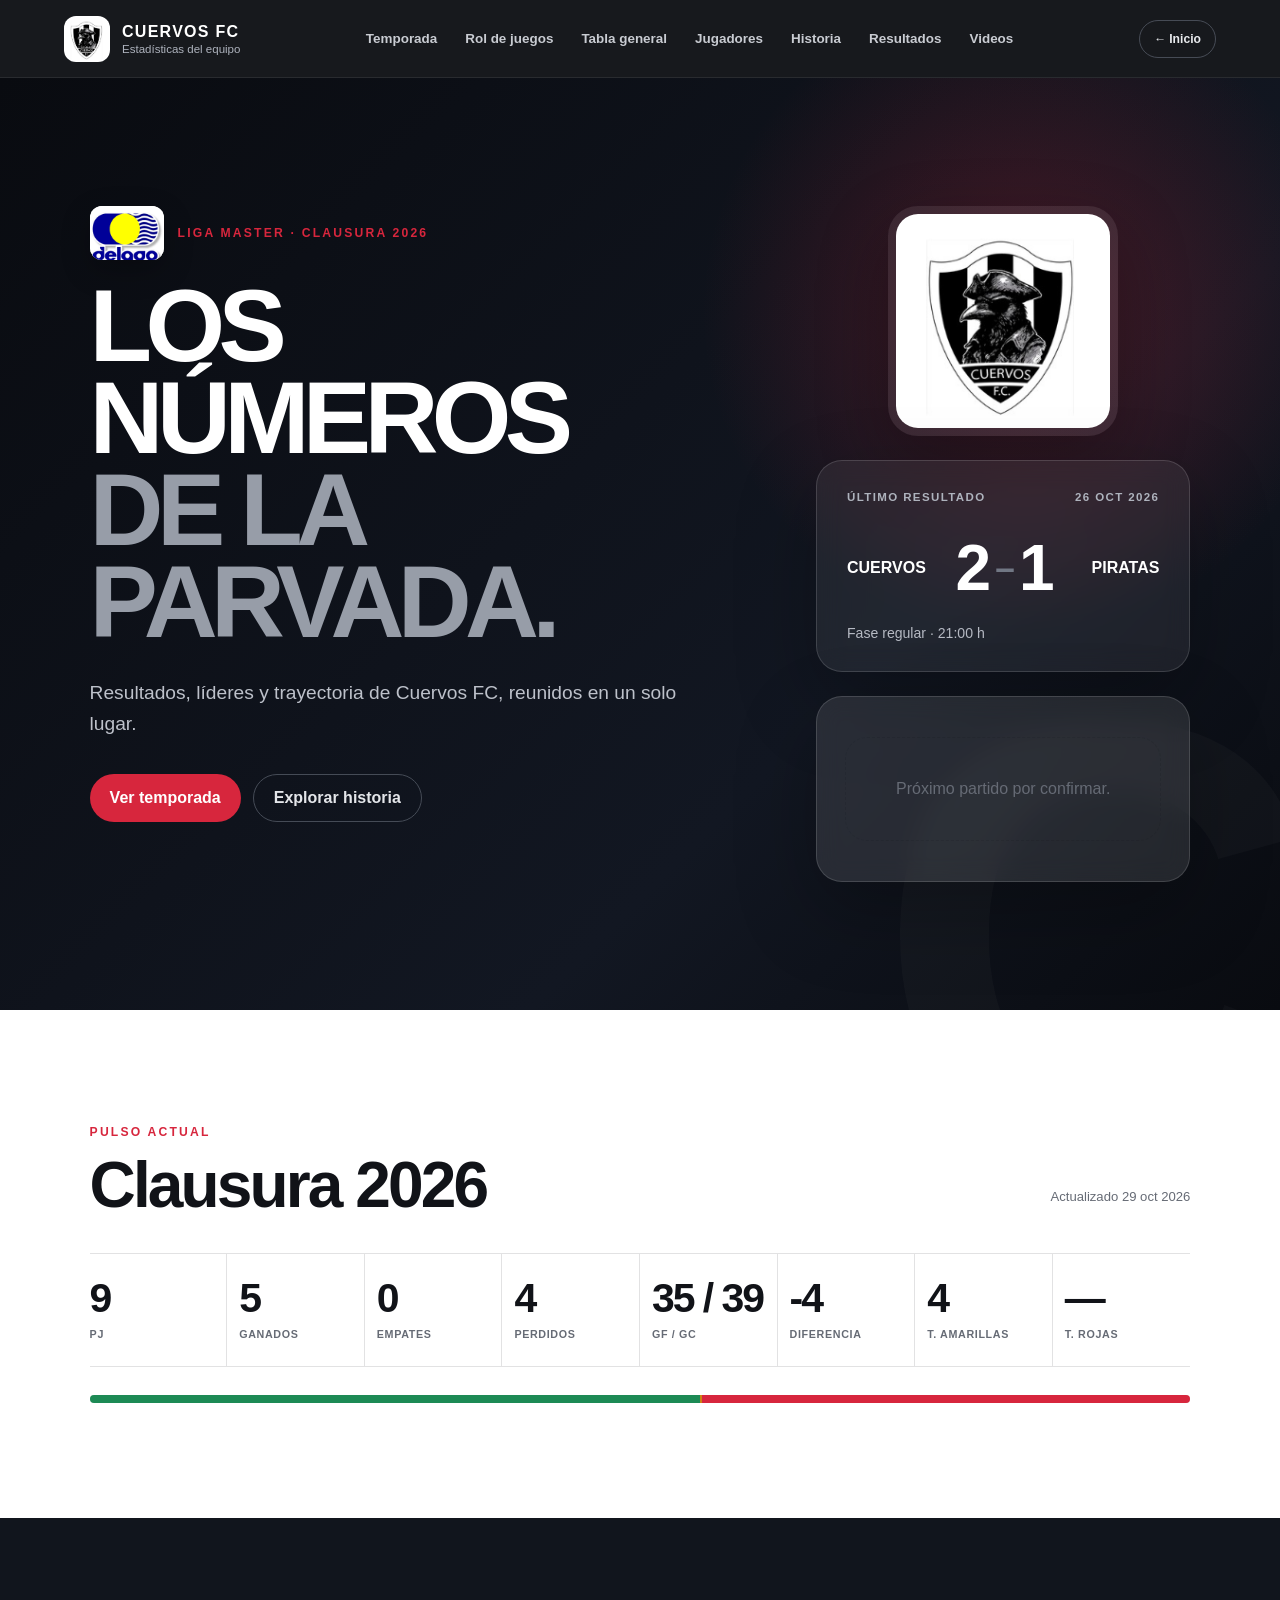
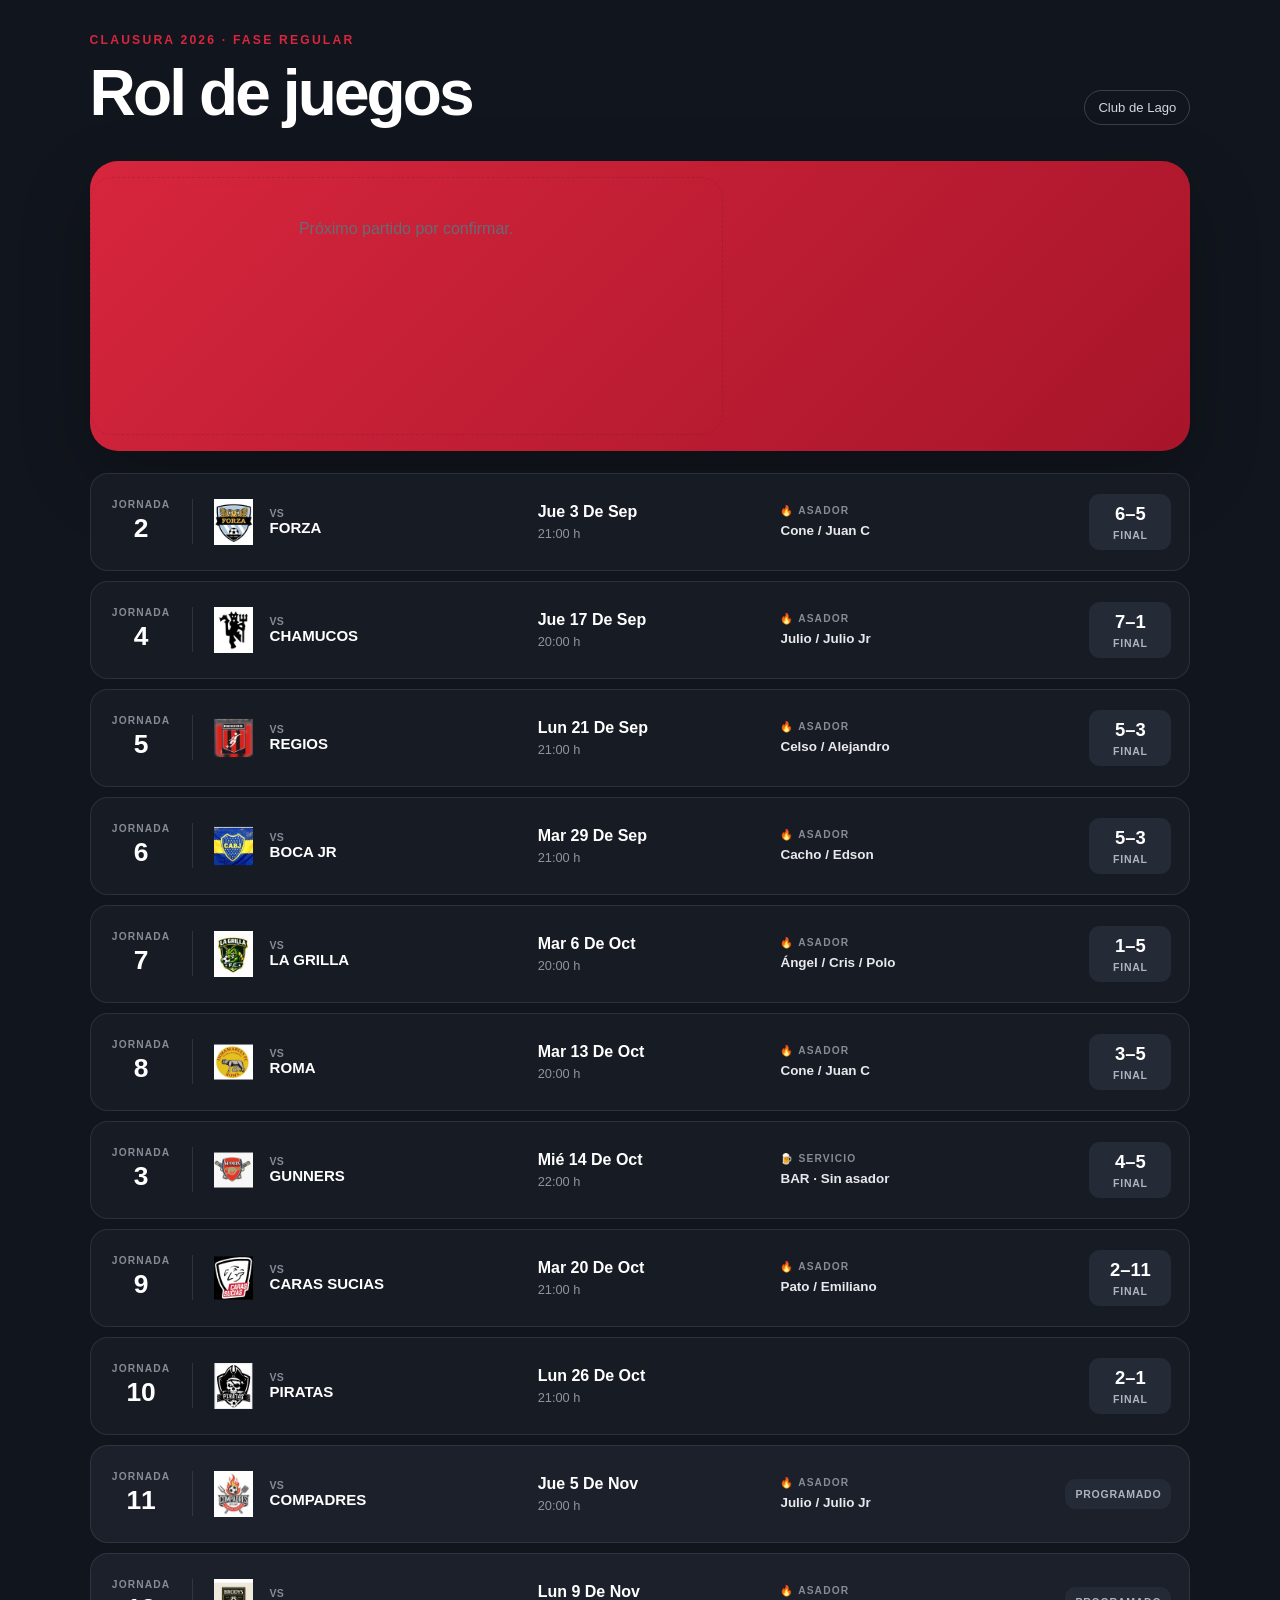
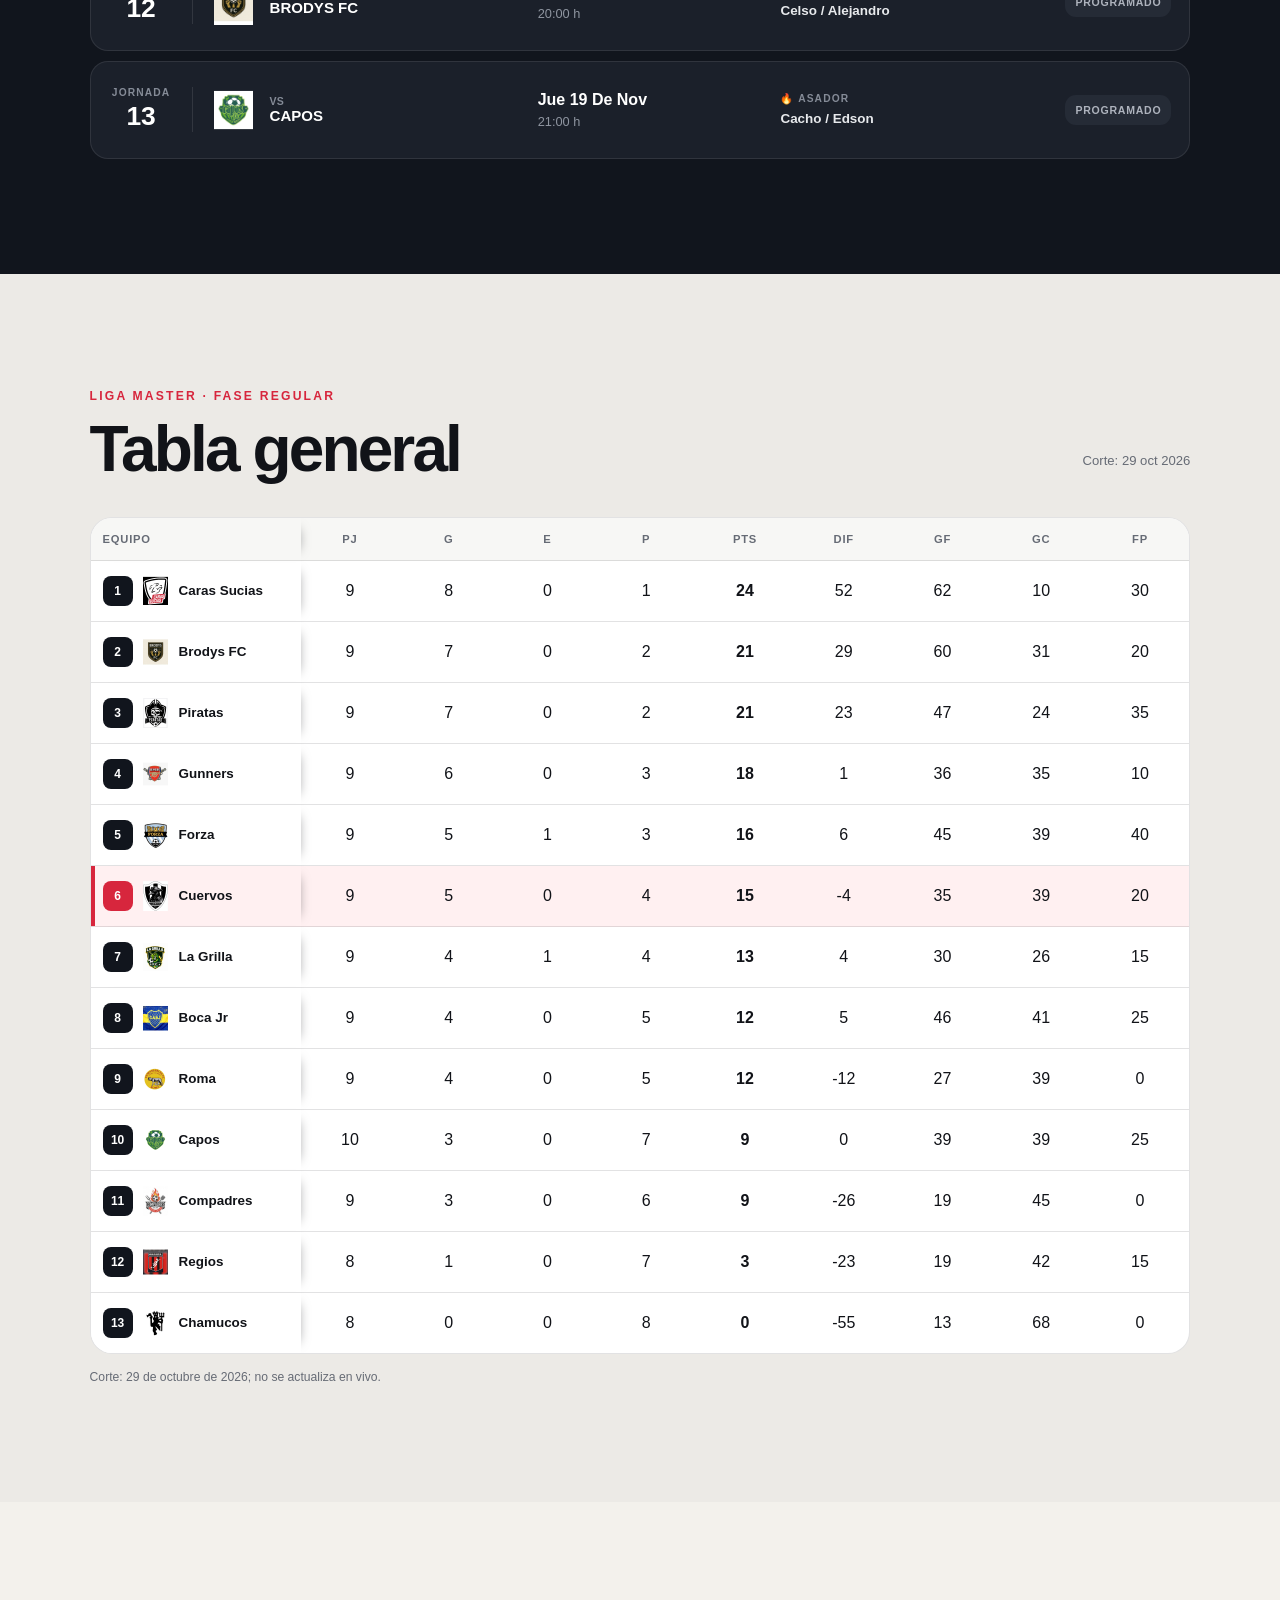
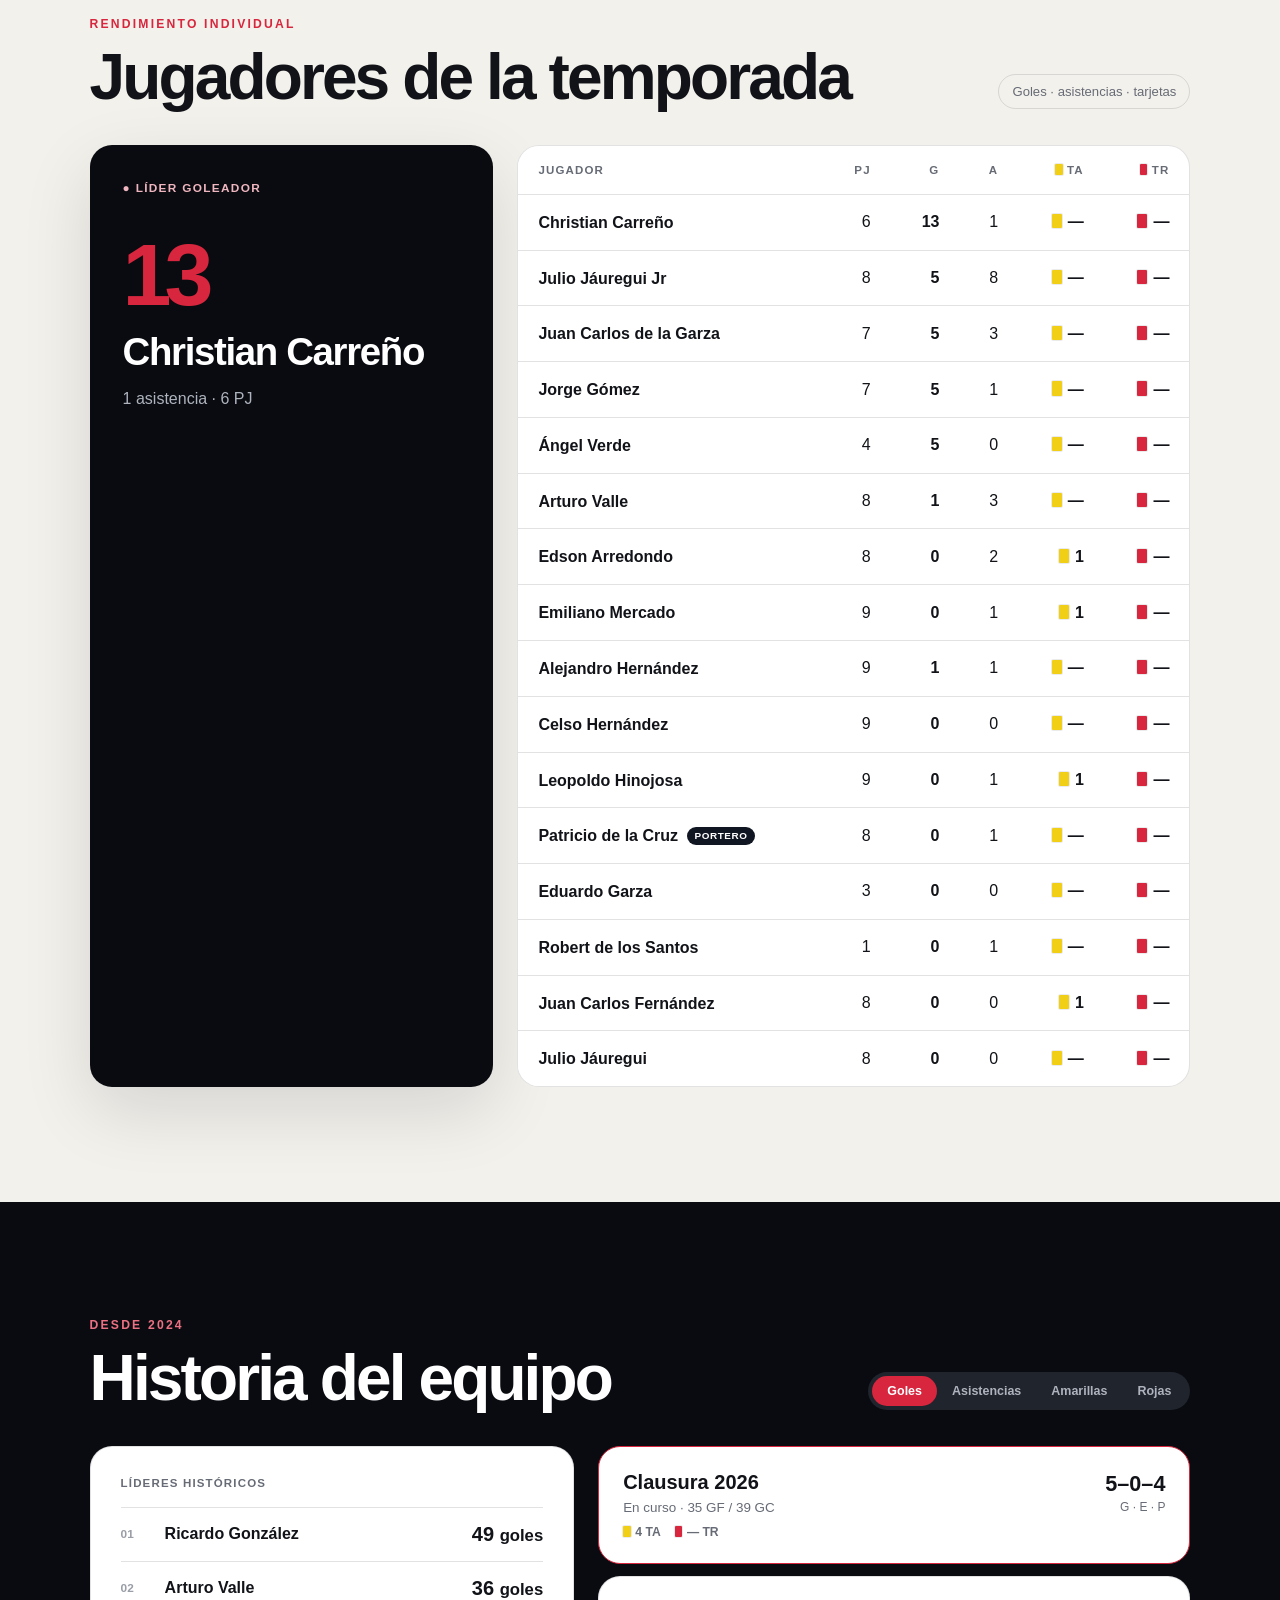
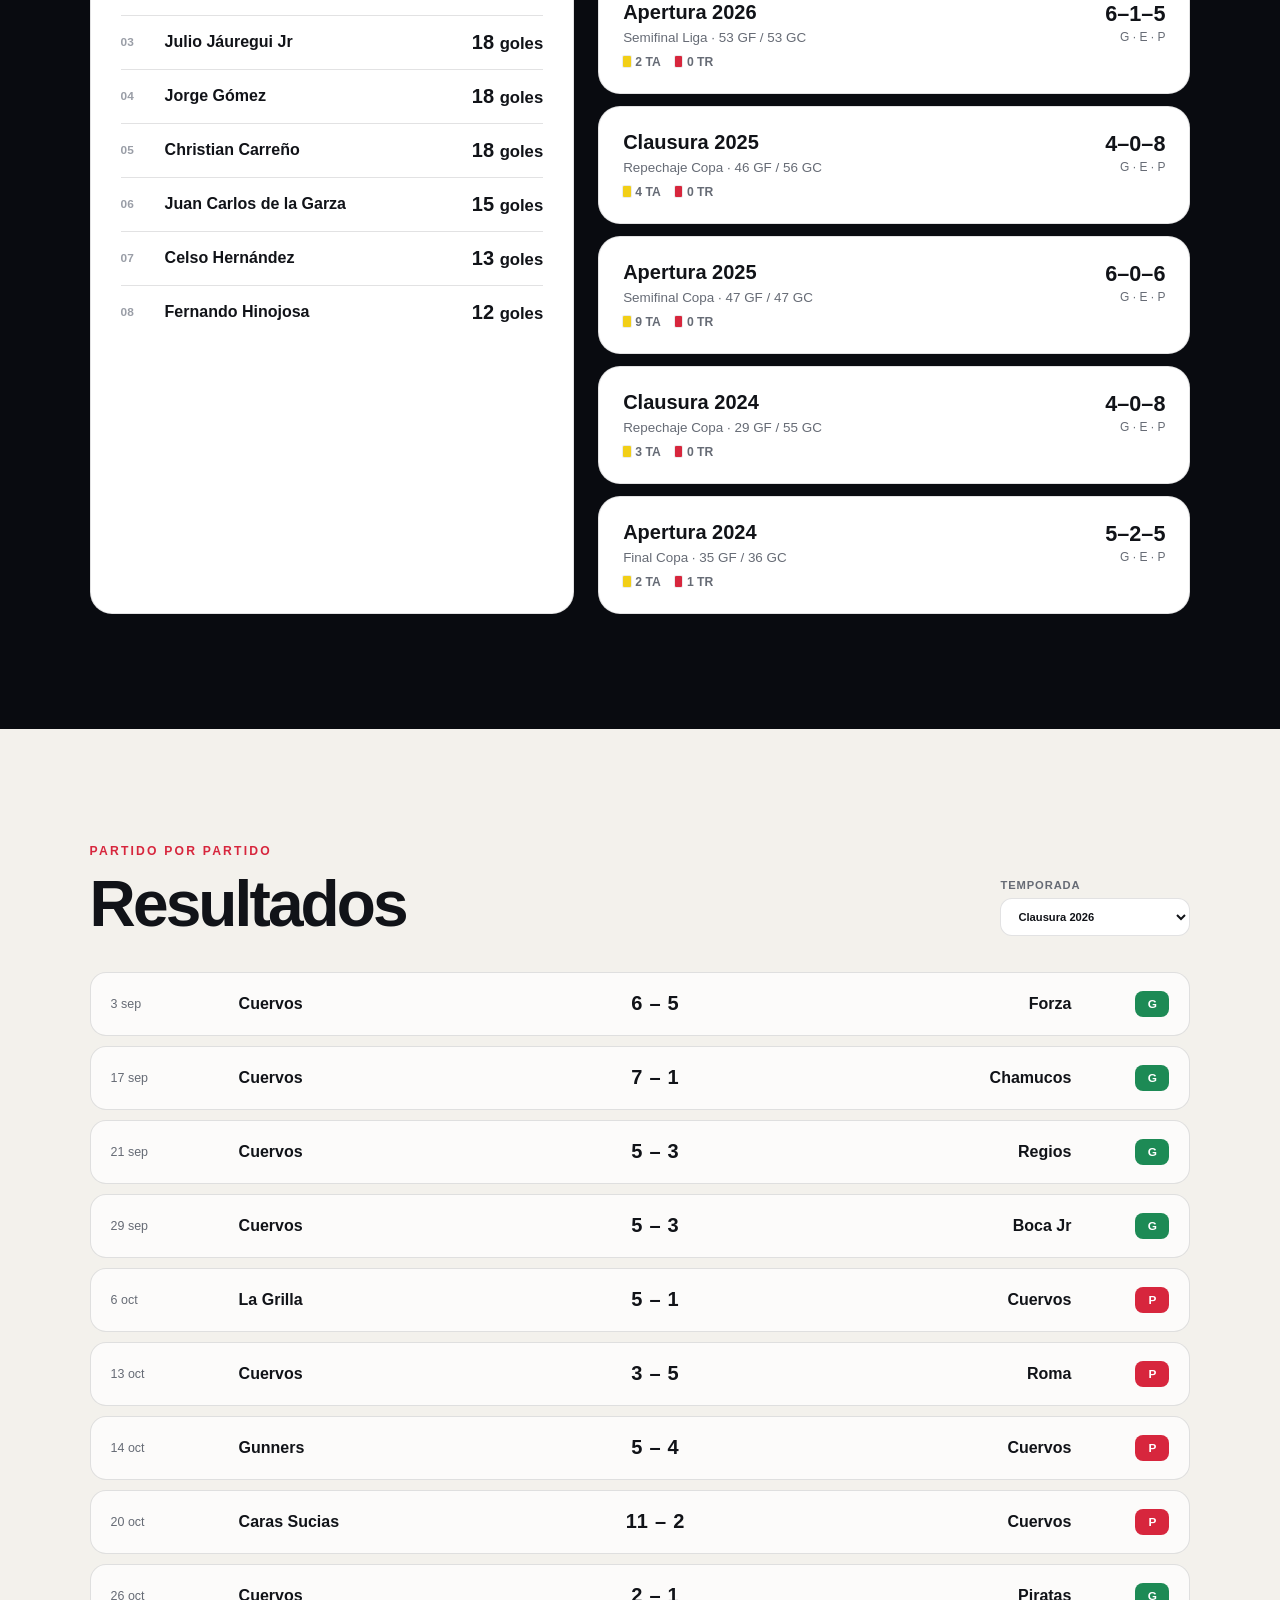
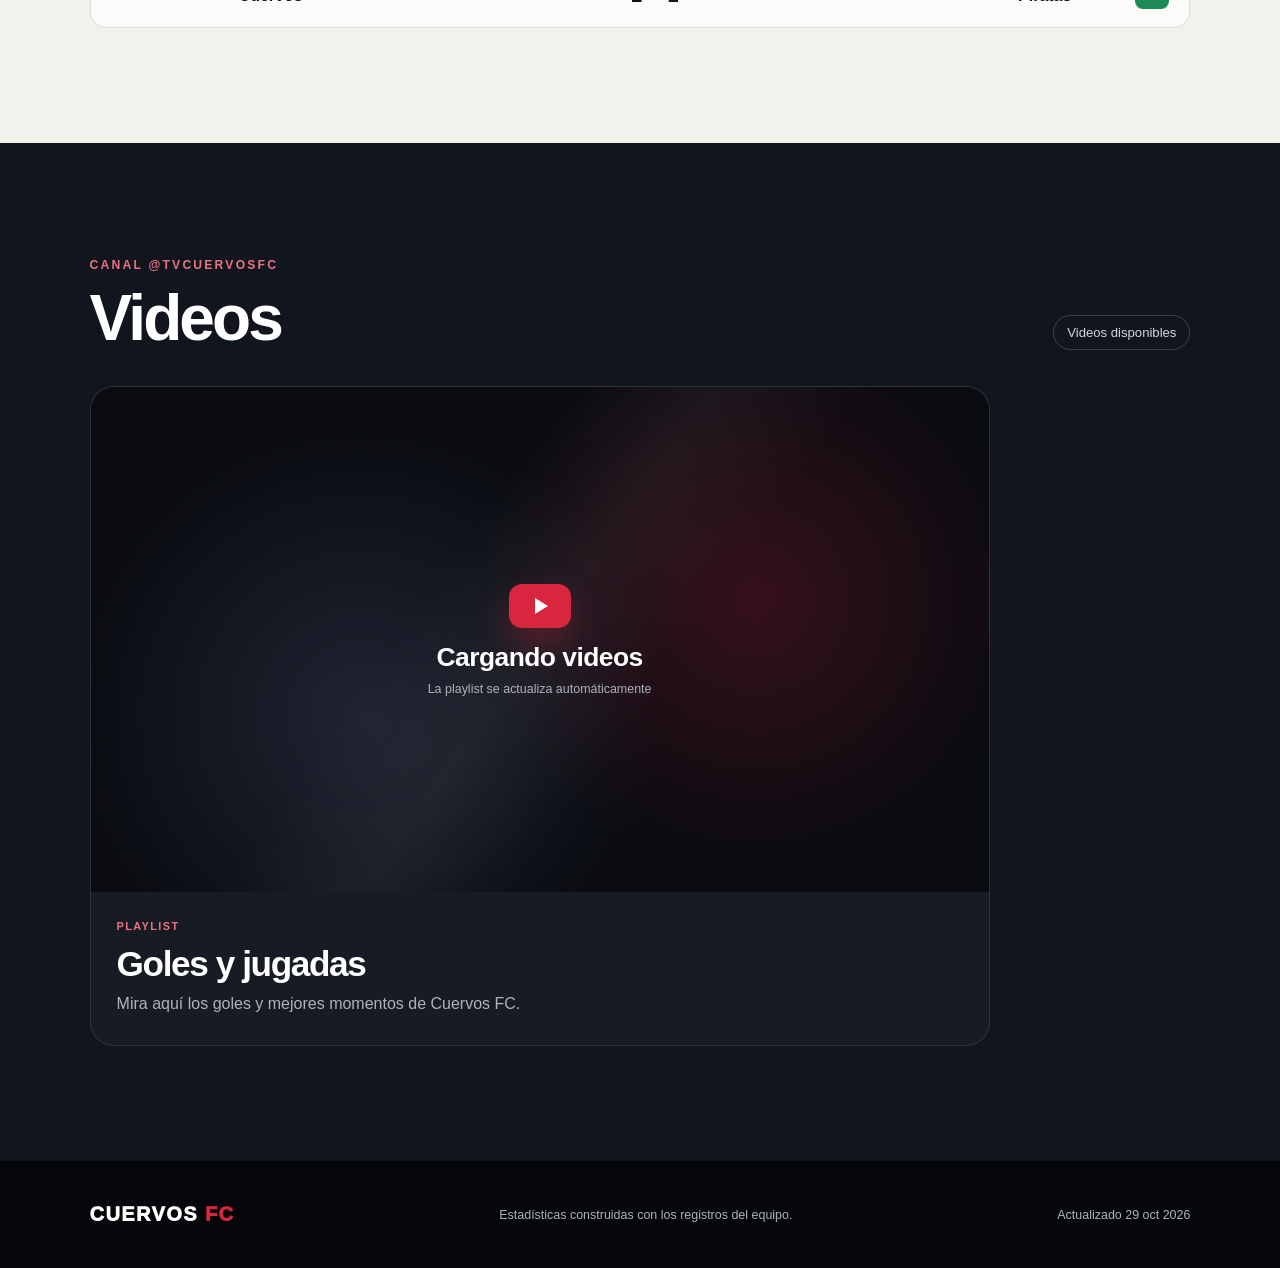
==== commit 1a74fe64: "Actualiza tablas Master y Premier al 29 de octubre" ====
--- a/cuervos-fc.html
+++ b/cuervos-fc.html
@@ -104,7 +104,7 @@
           </table>
         </div>
       </div>
-      <p class="standings-note">Corte: 27 de octubre de 2026; no se actualiza en vivo. <span class="standings-swipe">Desliza la tabla para ver todas las columnas.</span></p>
+      <p class="standings-note">Corte: 29 de octubre de 2026; no se actualiza en vivo. <span class="standings-swipe">Desliza la tabla para ver todas las columnas.</span></p>
     </section>
 
     <section id="jugadores" class="section" aria-labelledby="players-title">
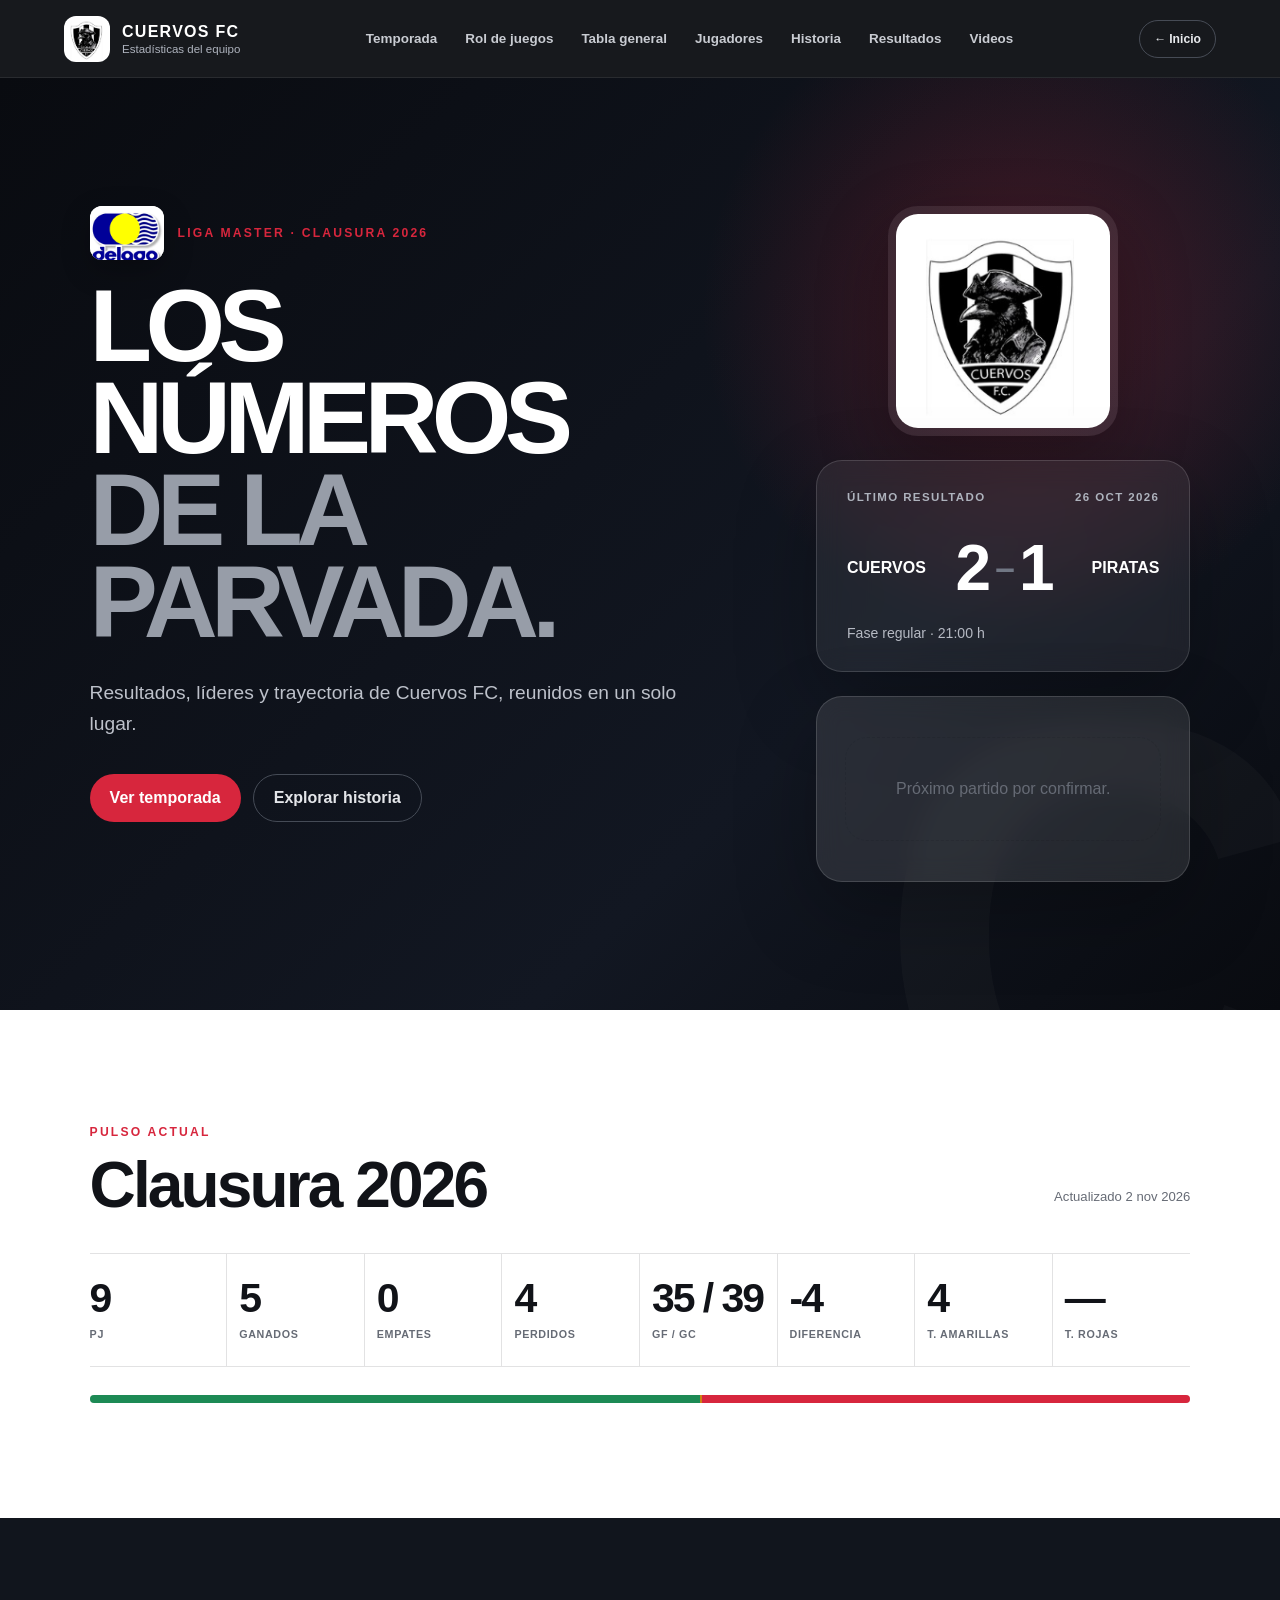
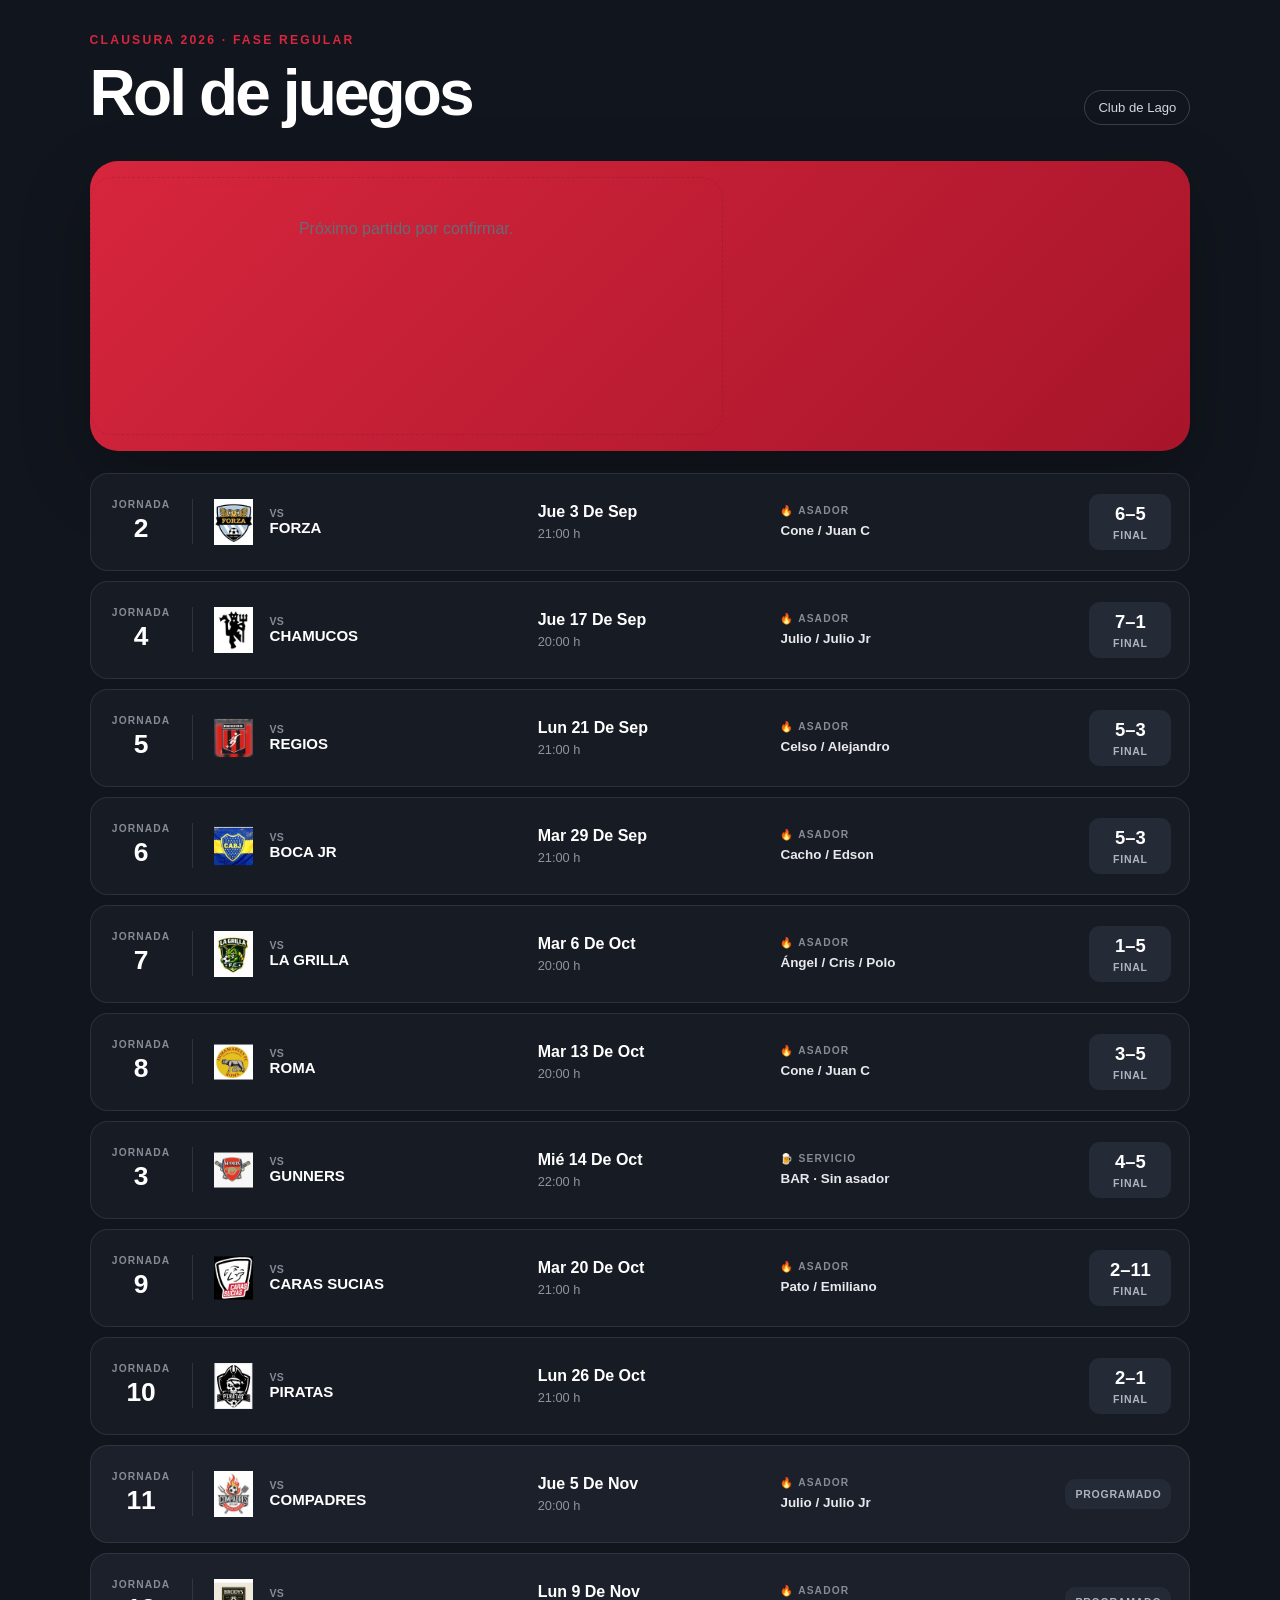
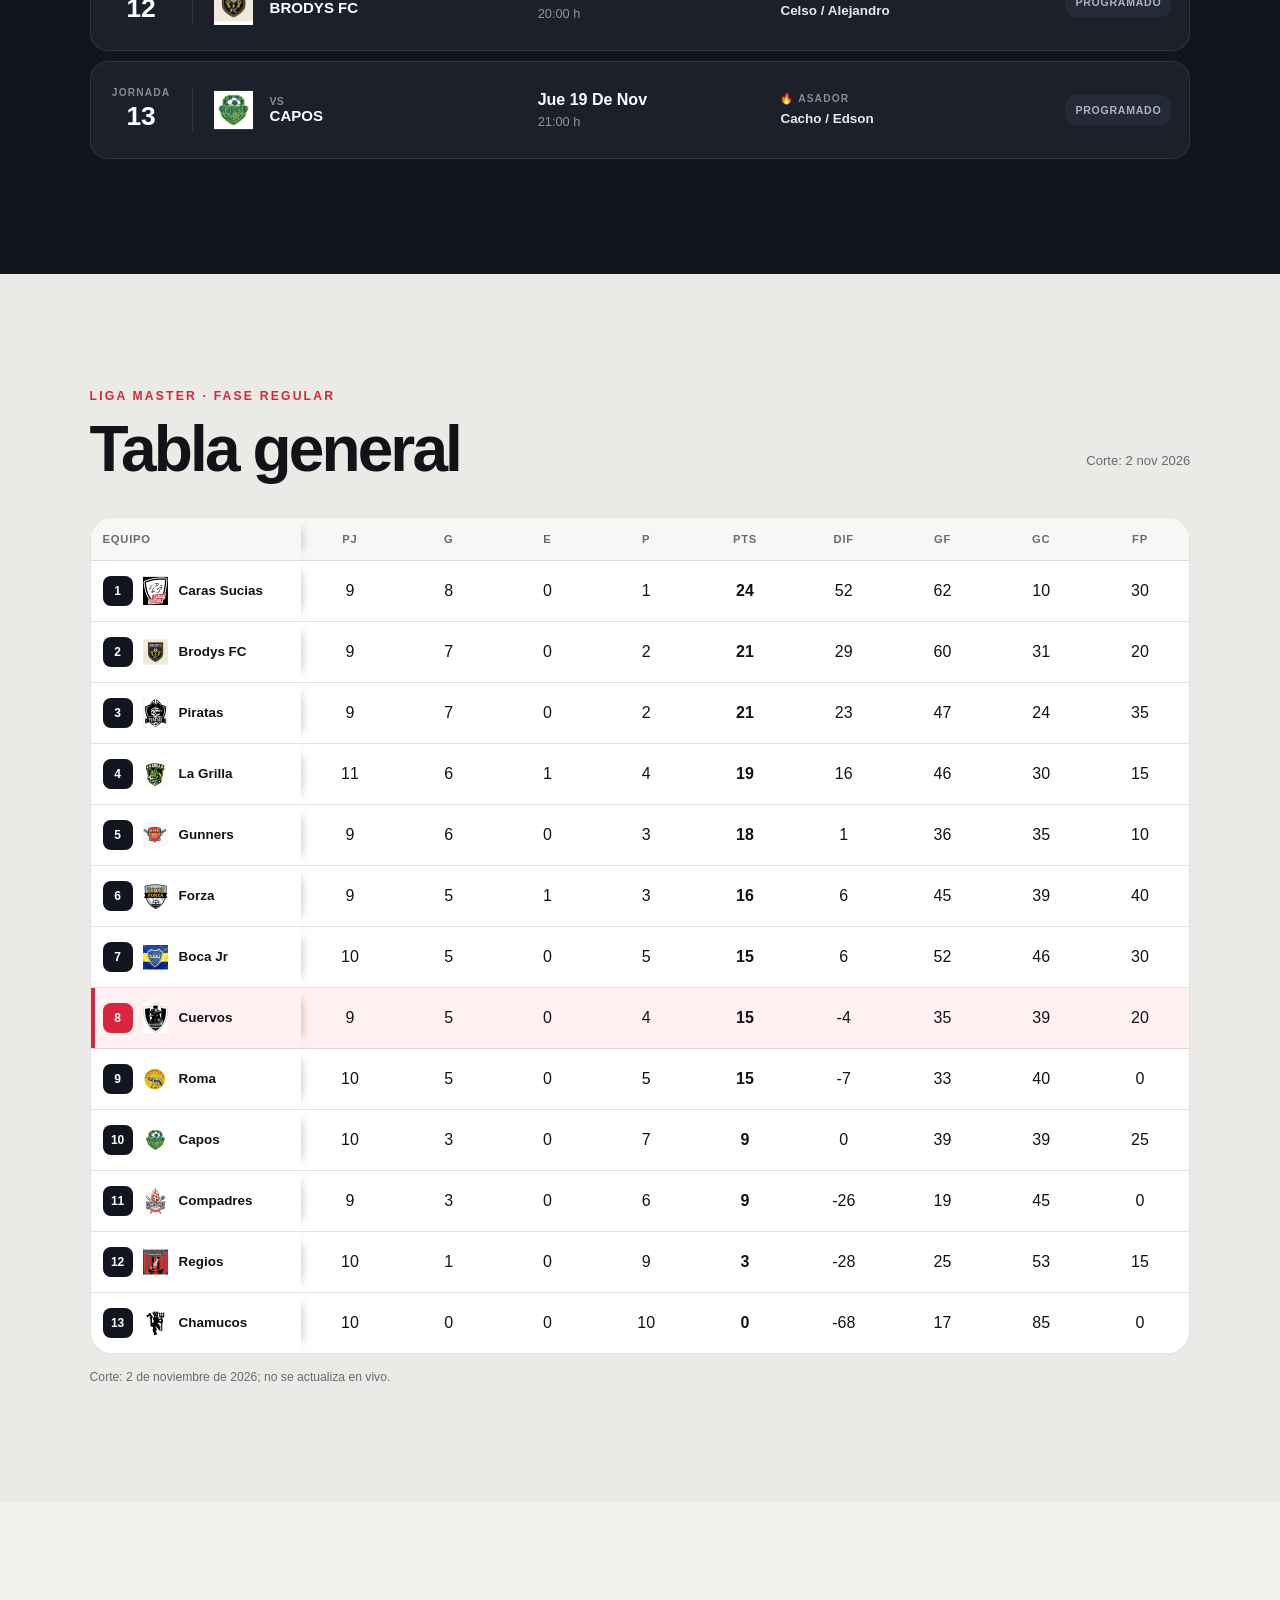
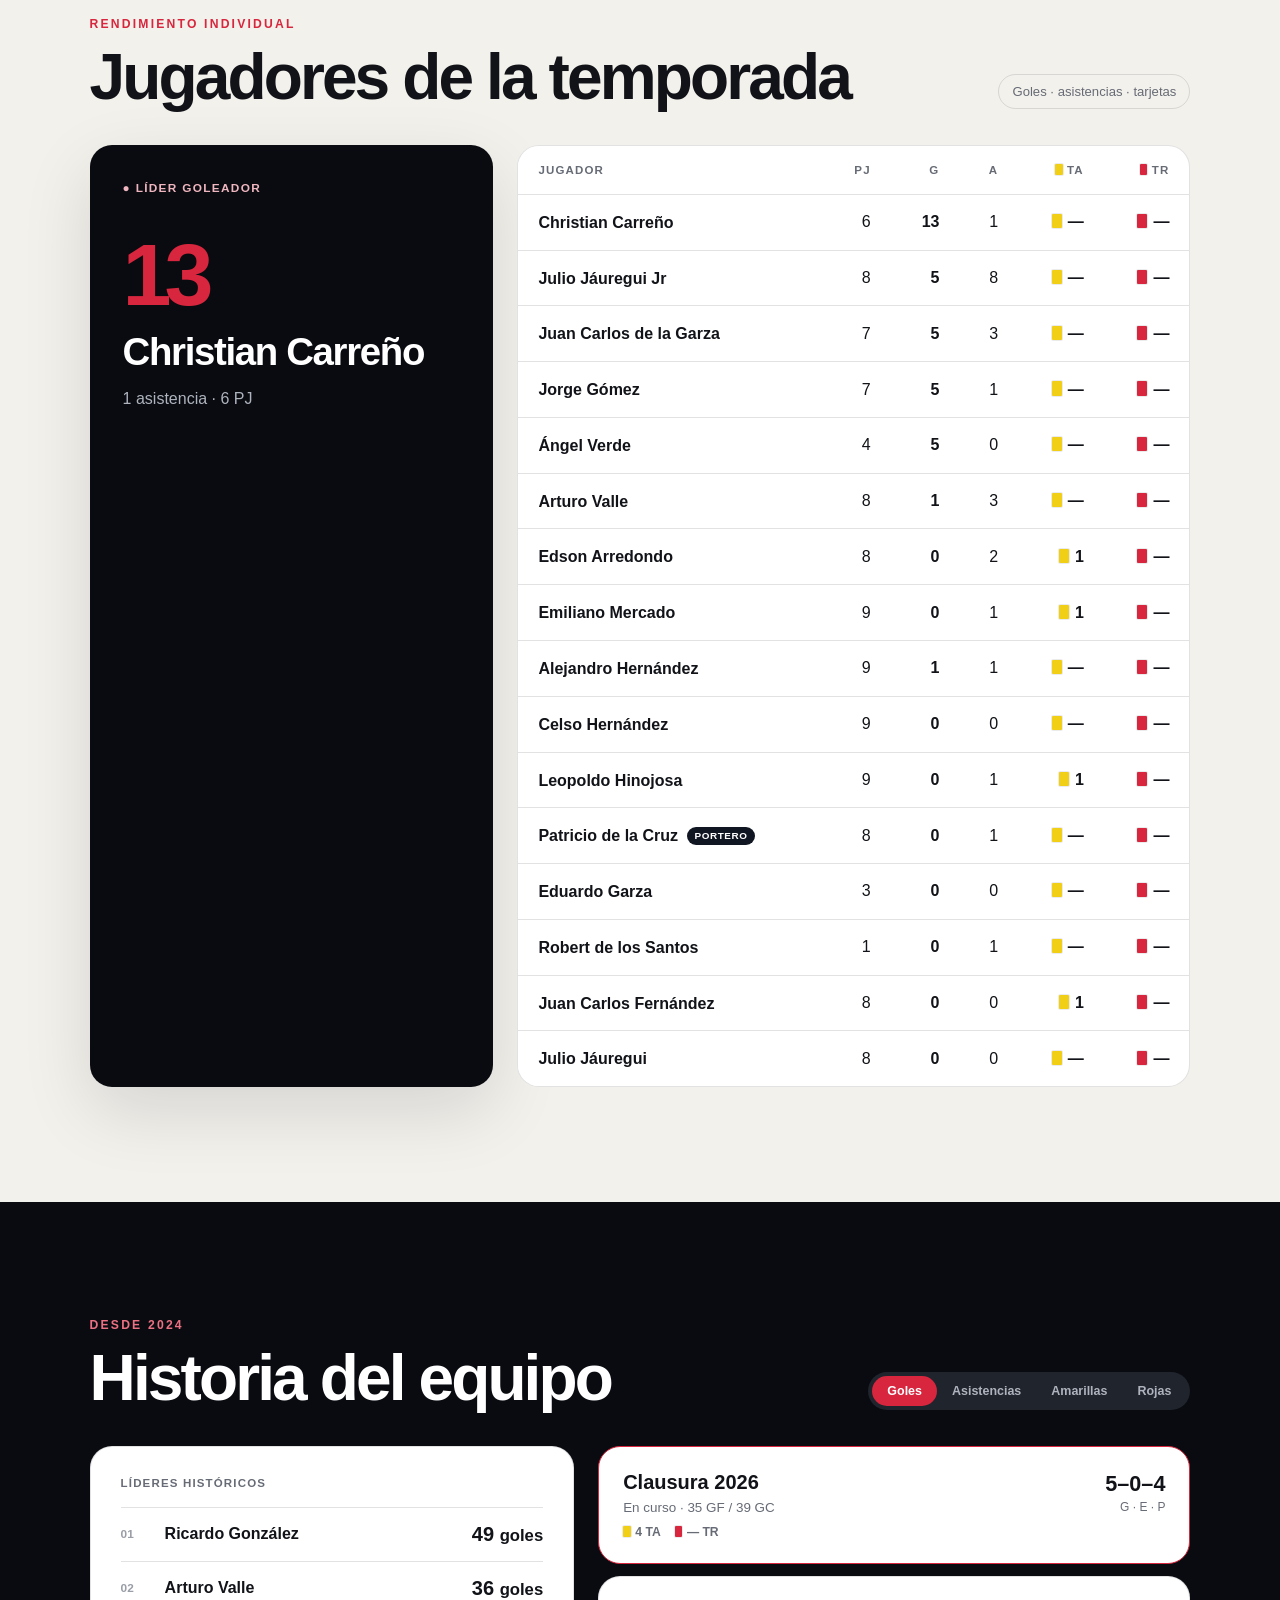
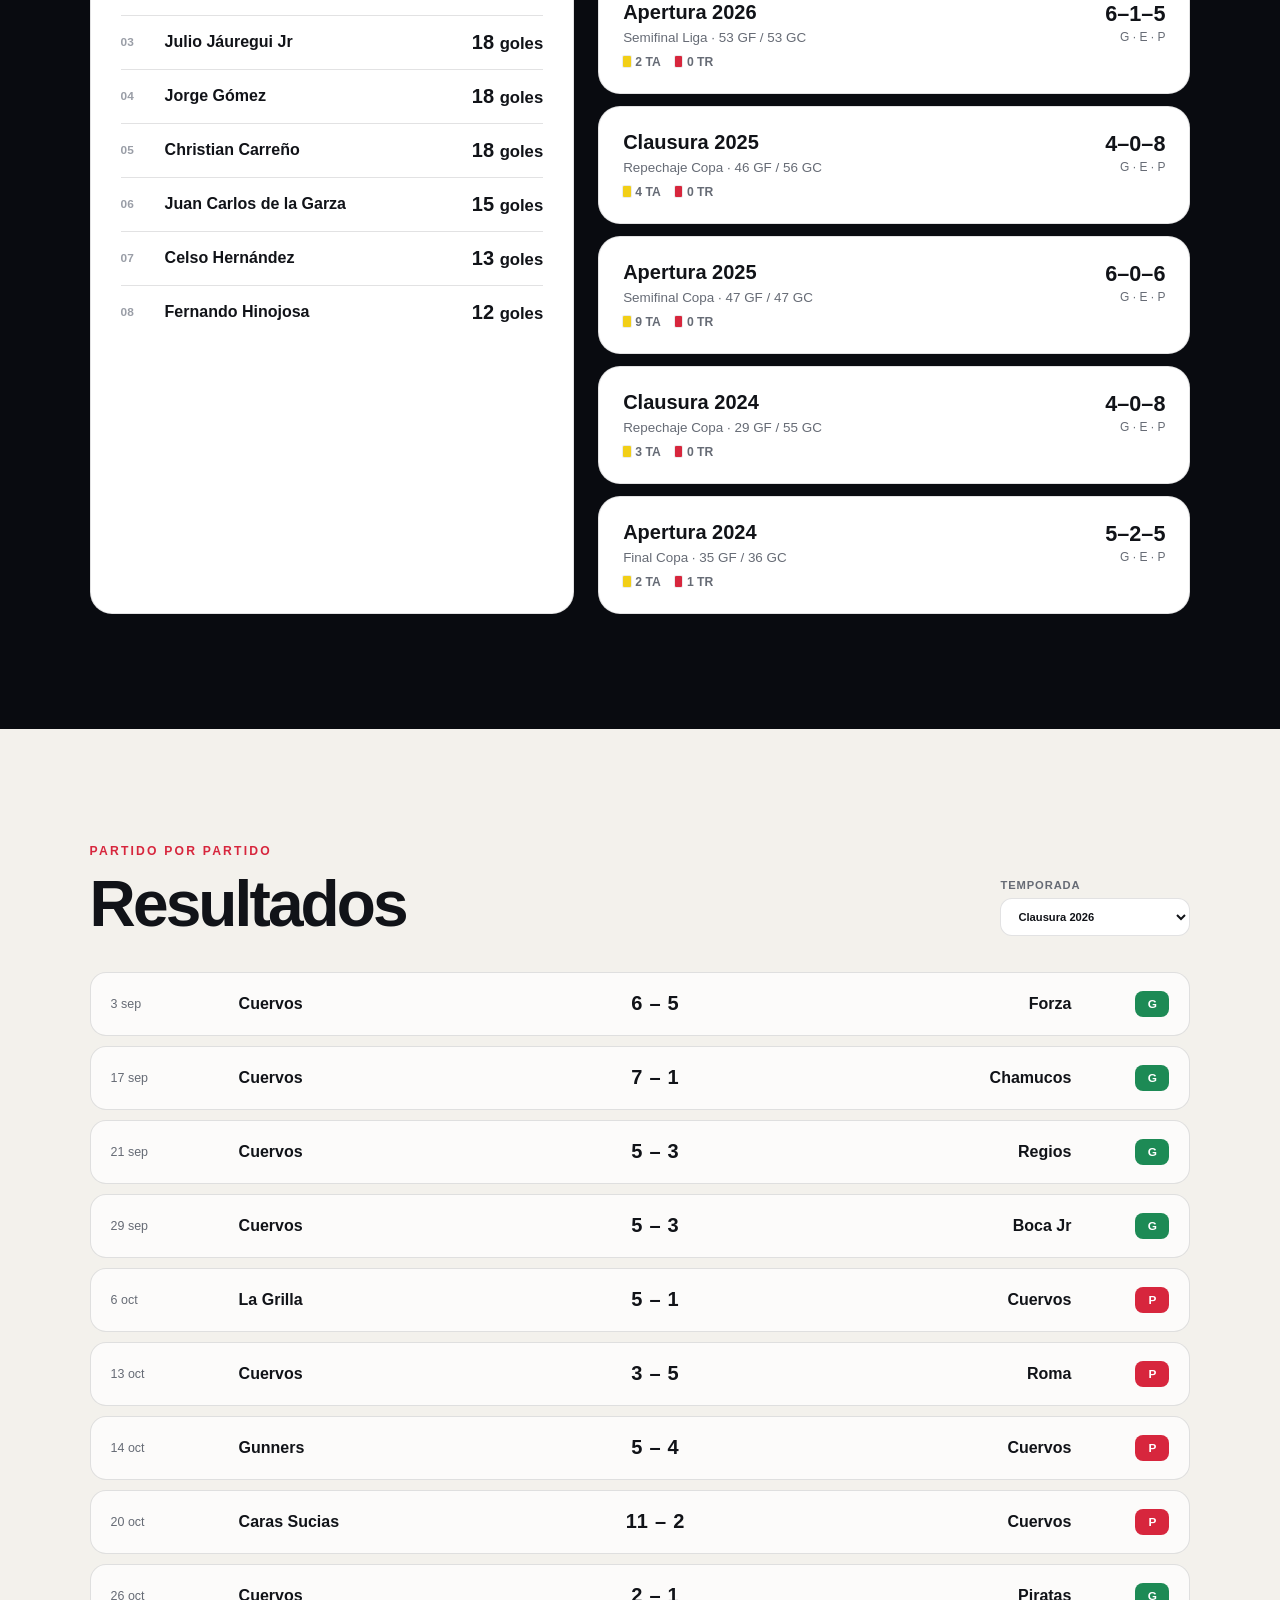
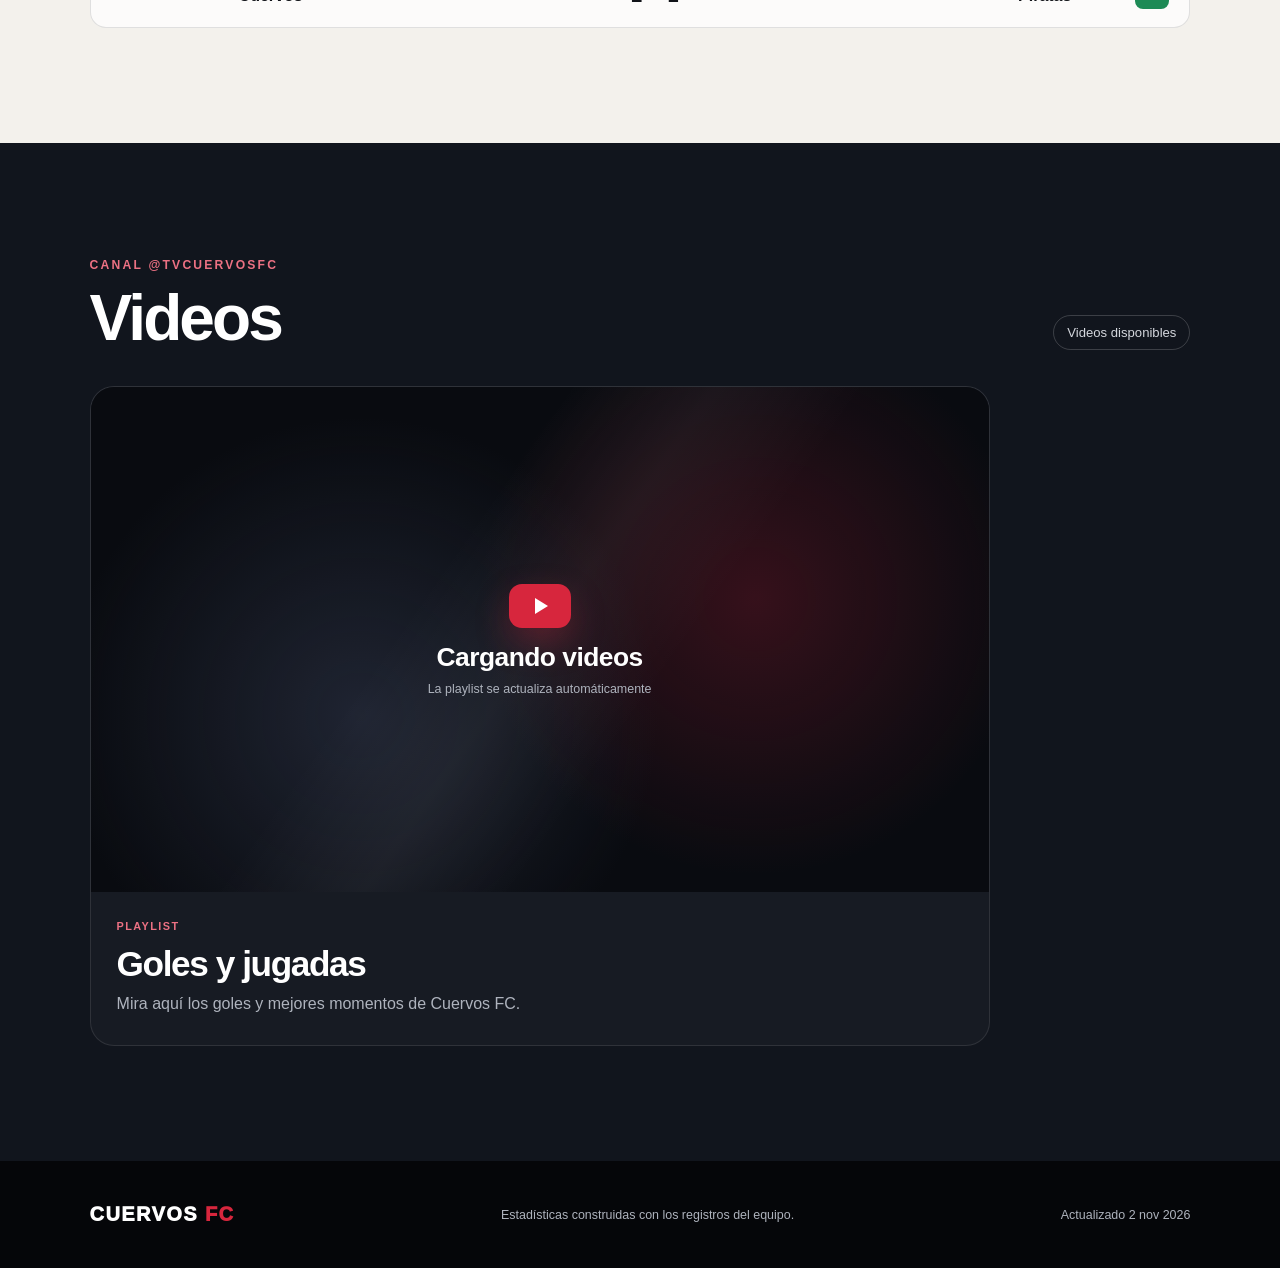
==== commit 69f95f24: "Actualiza tabla Master al 2 de noviembre" ====
--- a/cuervos-fc.html
+++ b/cuervos-fc.html
@@ -104,7 +104,7 @@
           </table>
         </div>
       </div>
-      <p class="standings-note">Corte: 29 de octubre de 2026; no se actualiza en vivo. <span class="standings-swipe">Desliza la tabla para ver todas las columnas.</span></p>
+      <p class="standings-note">Corte: 2 de noviembre de 2026; no se actualiza en vivo. <span class="standings-swipe">Desliza la tabla para ver todas las columnas.</span></p>
     </section>
 
     <section id="jugadores" class="section" aria-labelledby="players-title">
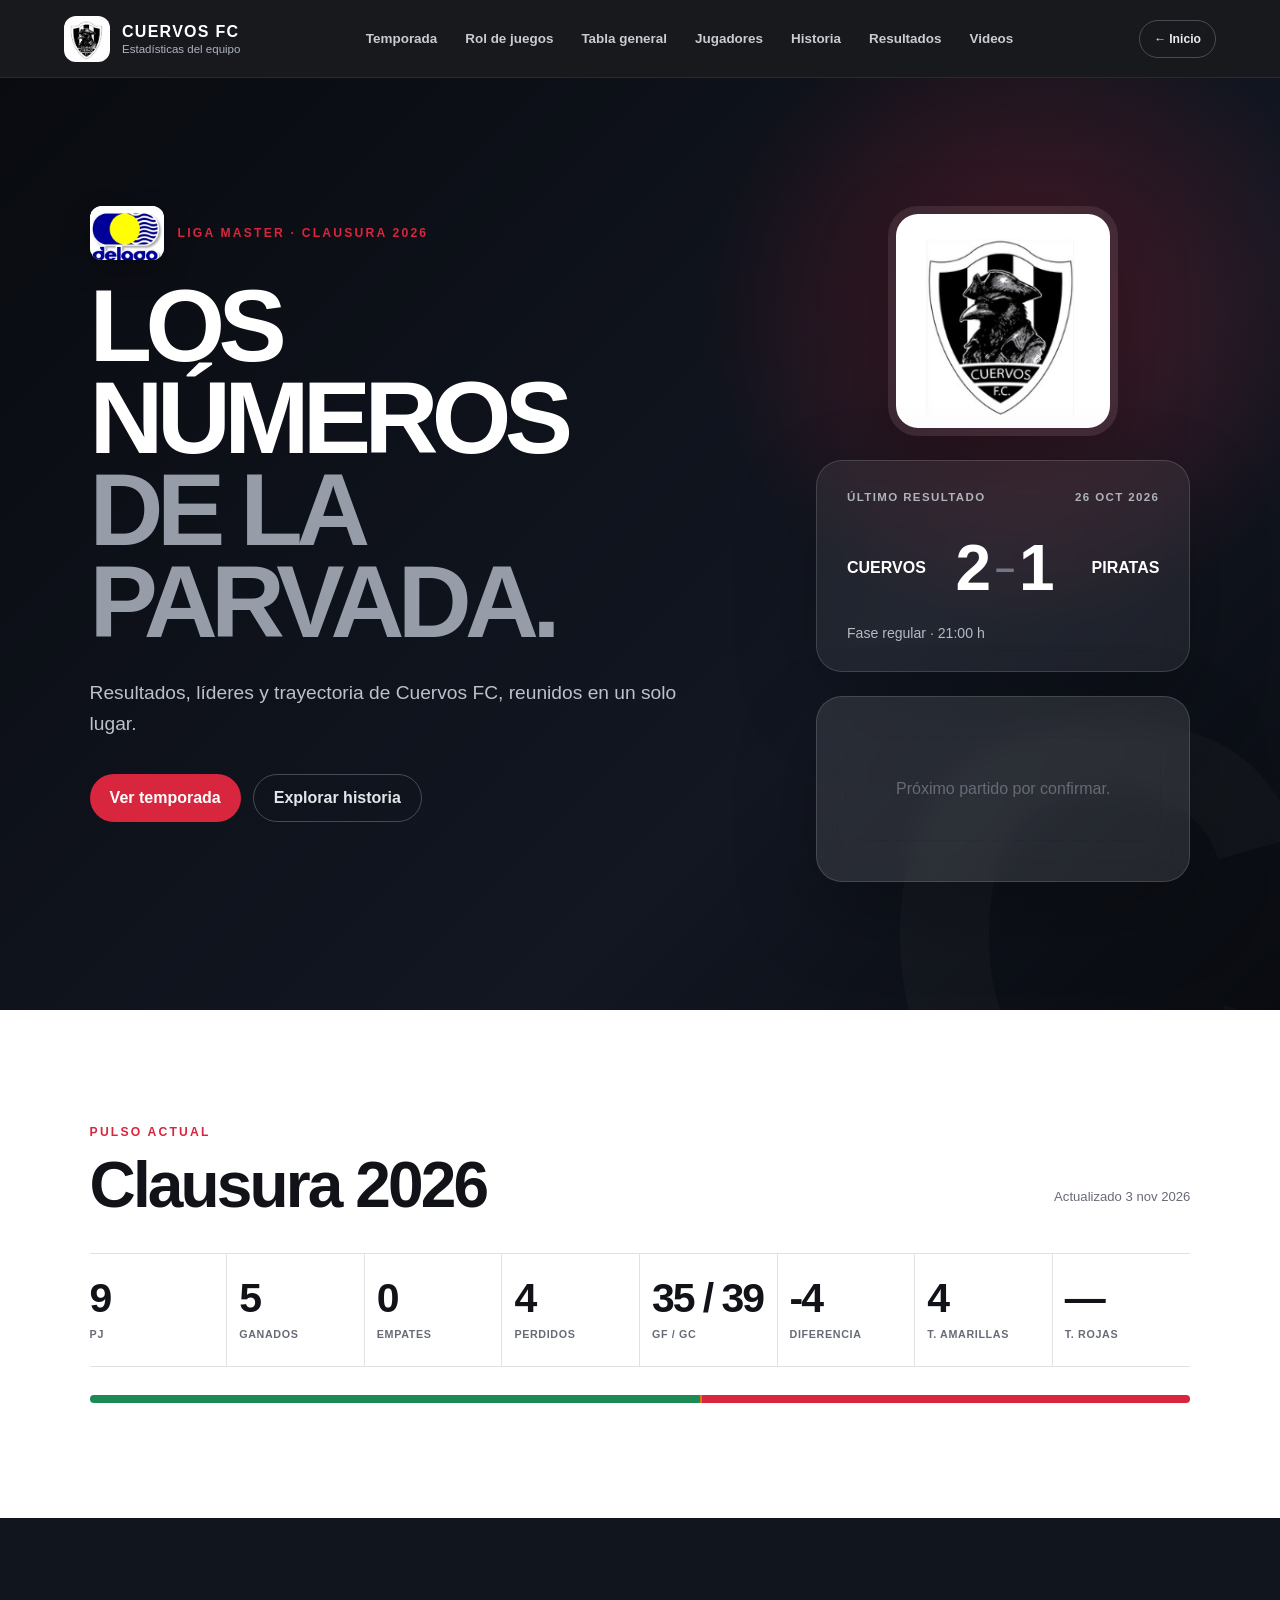
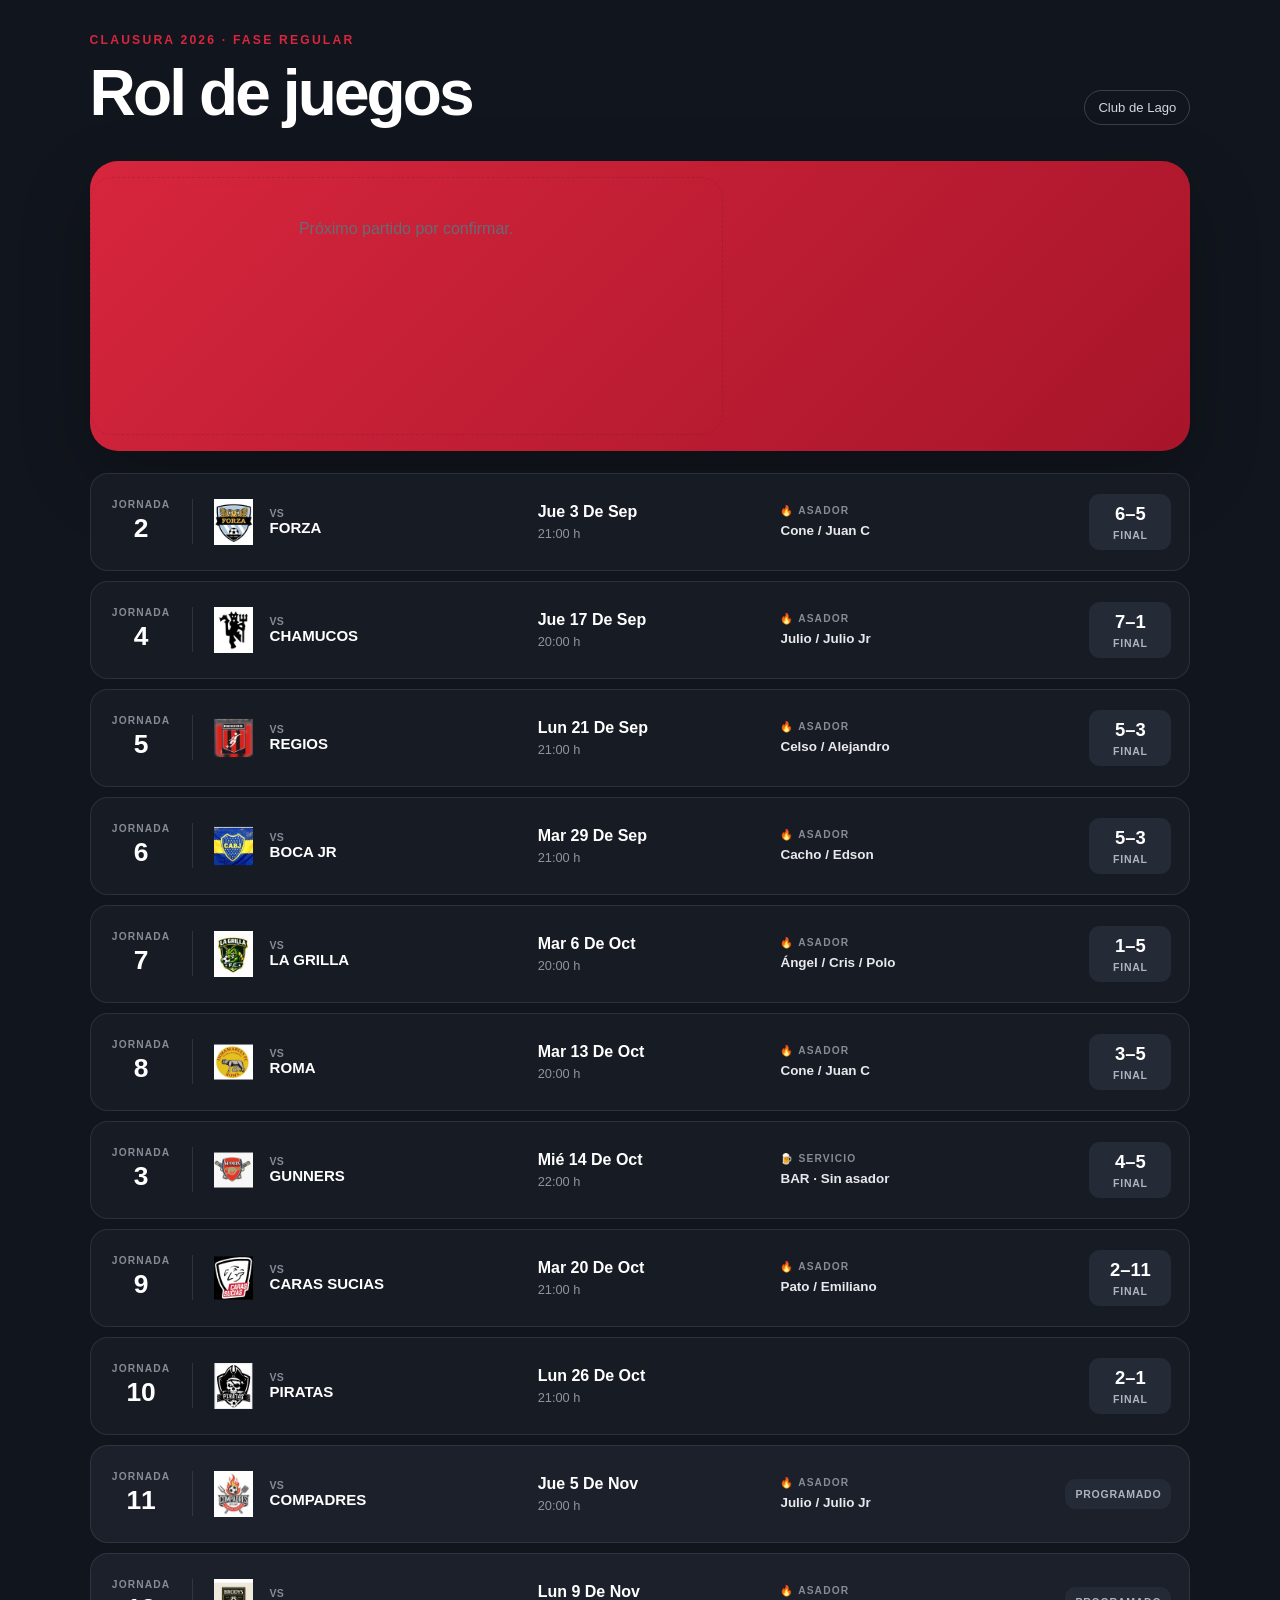
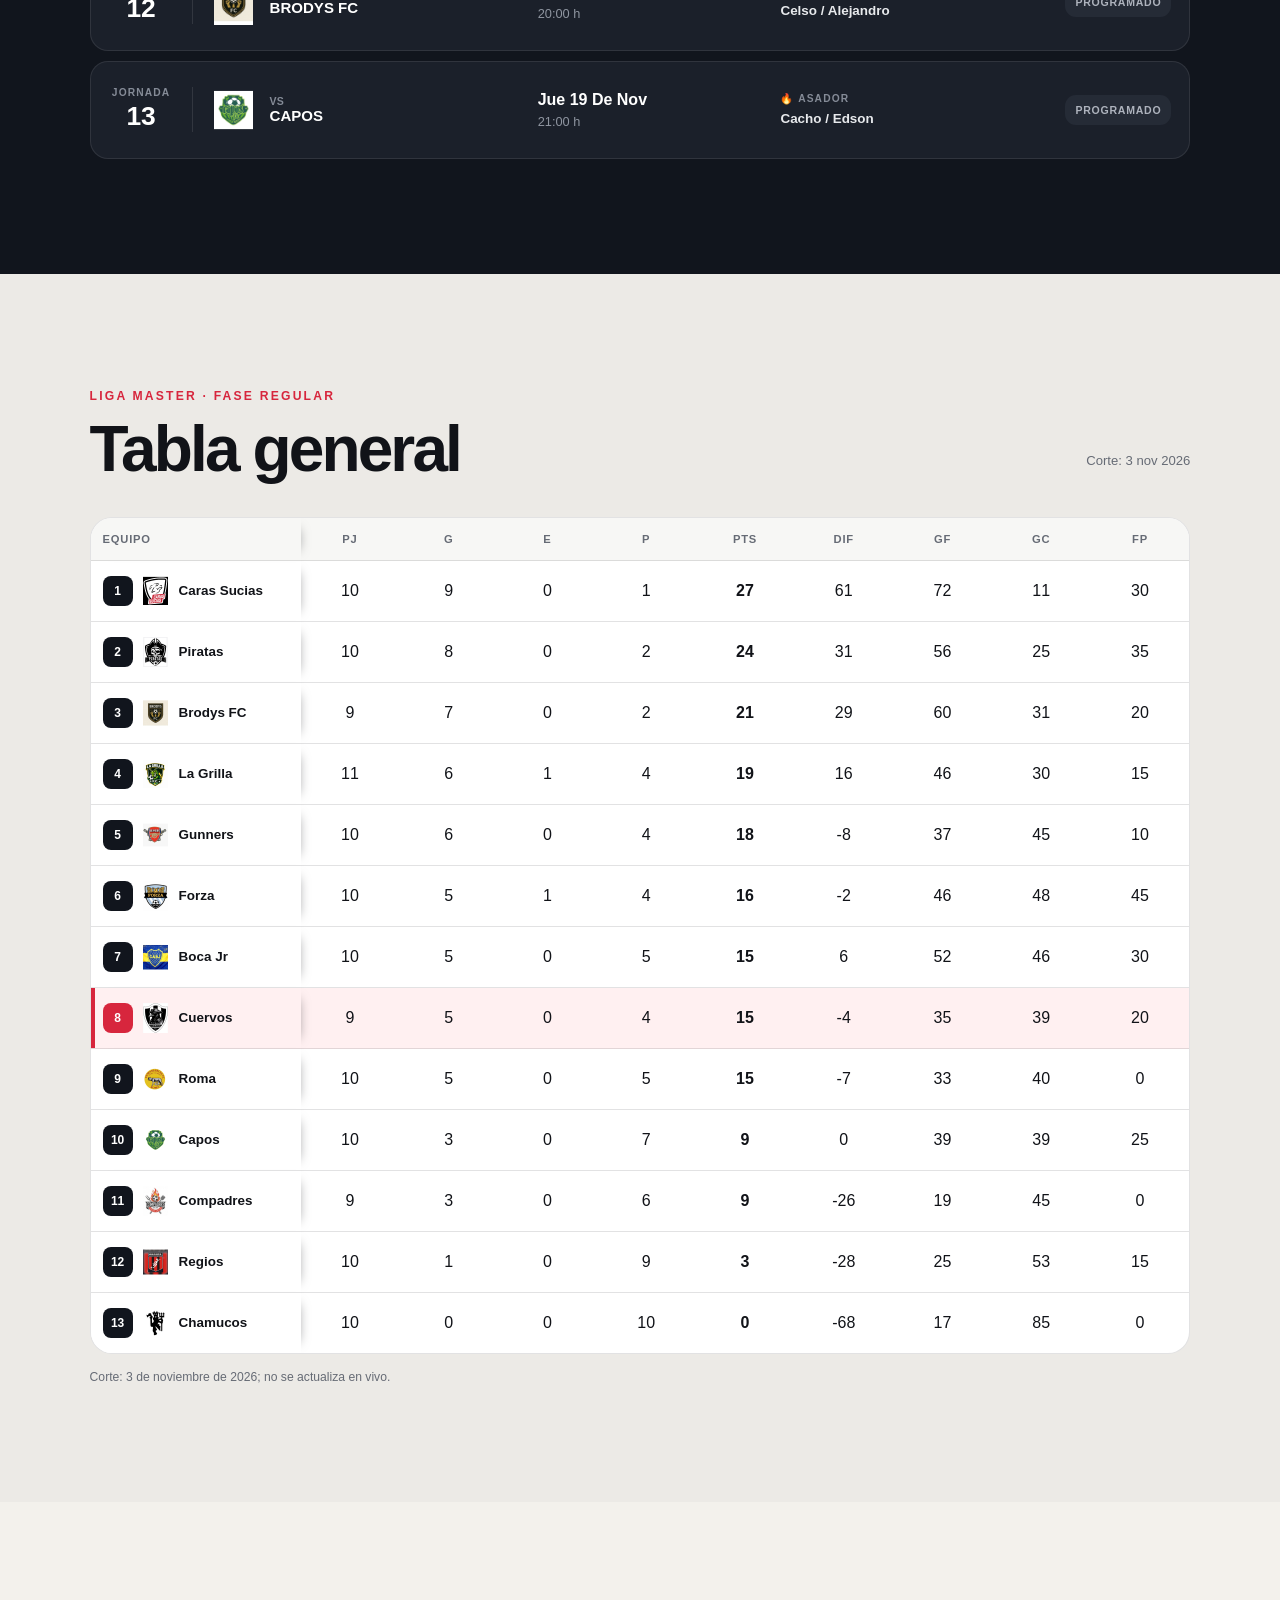
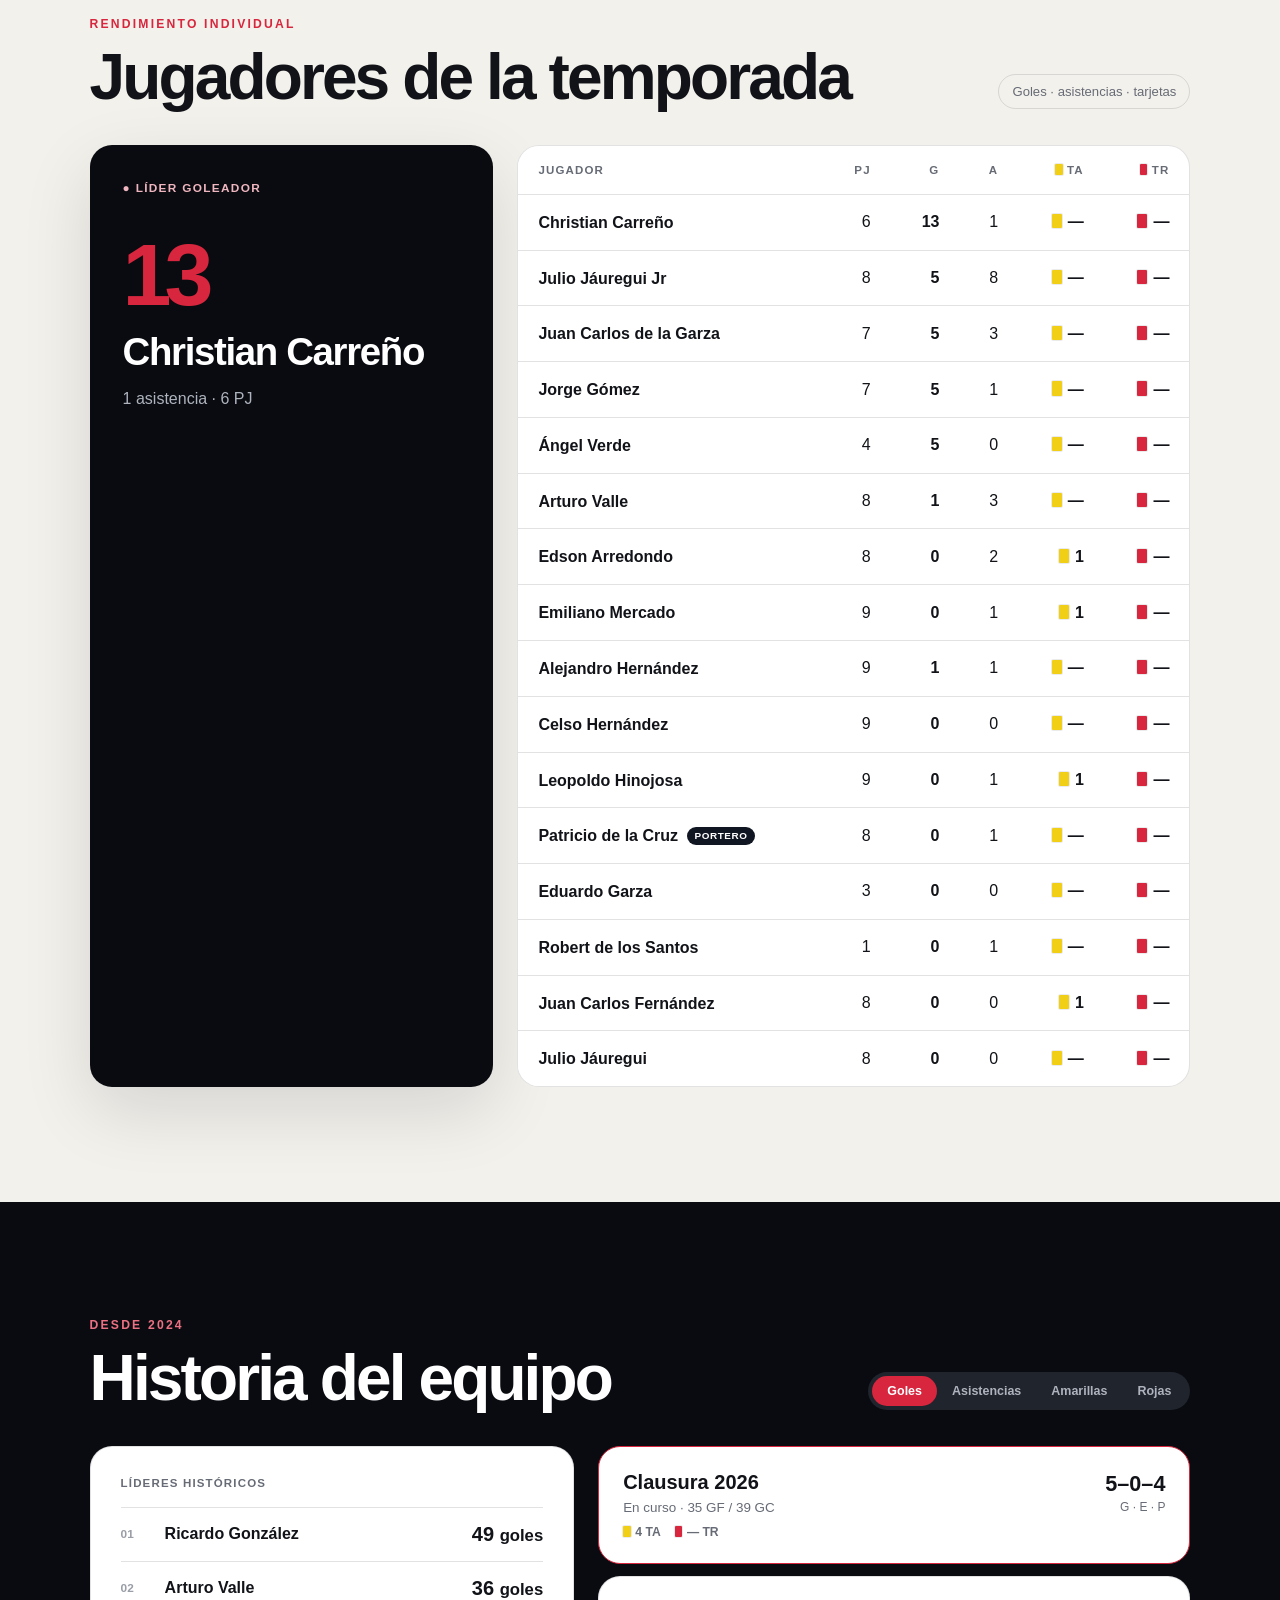
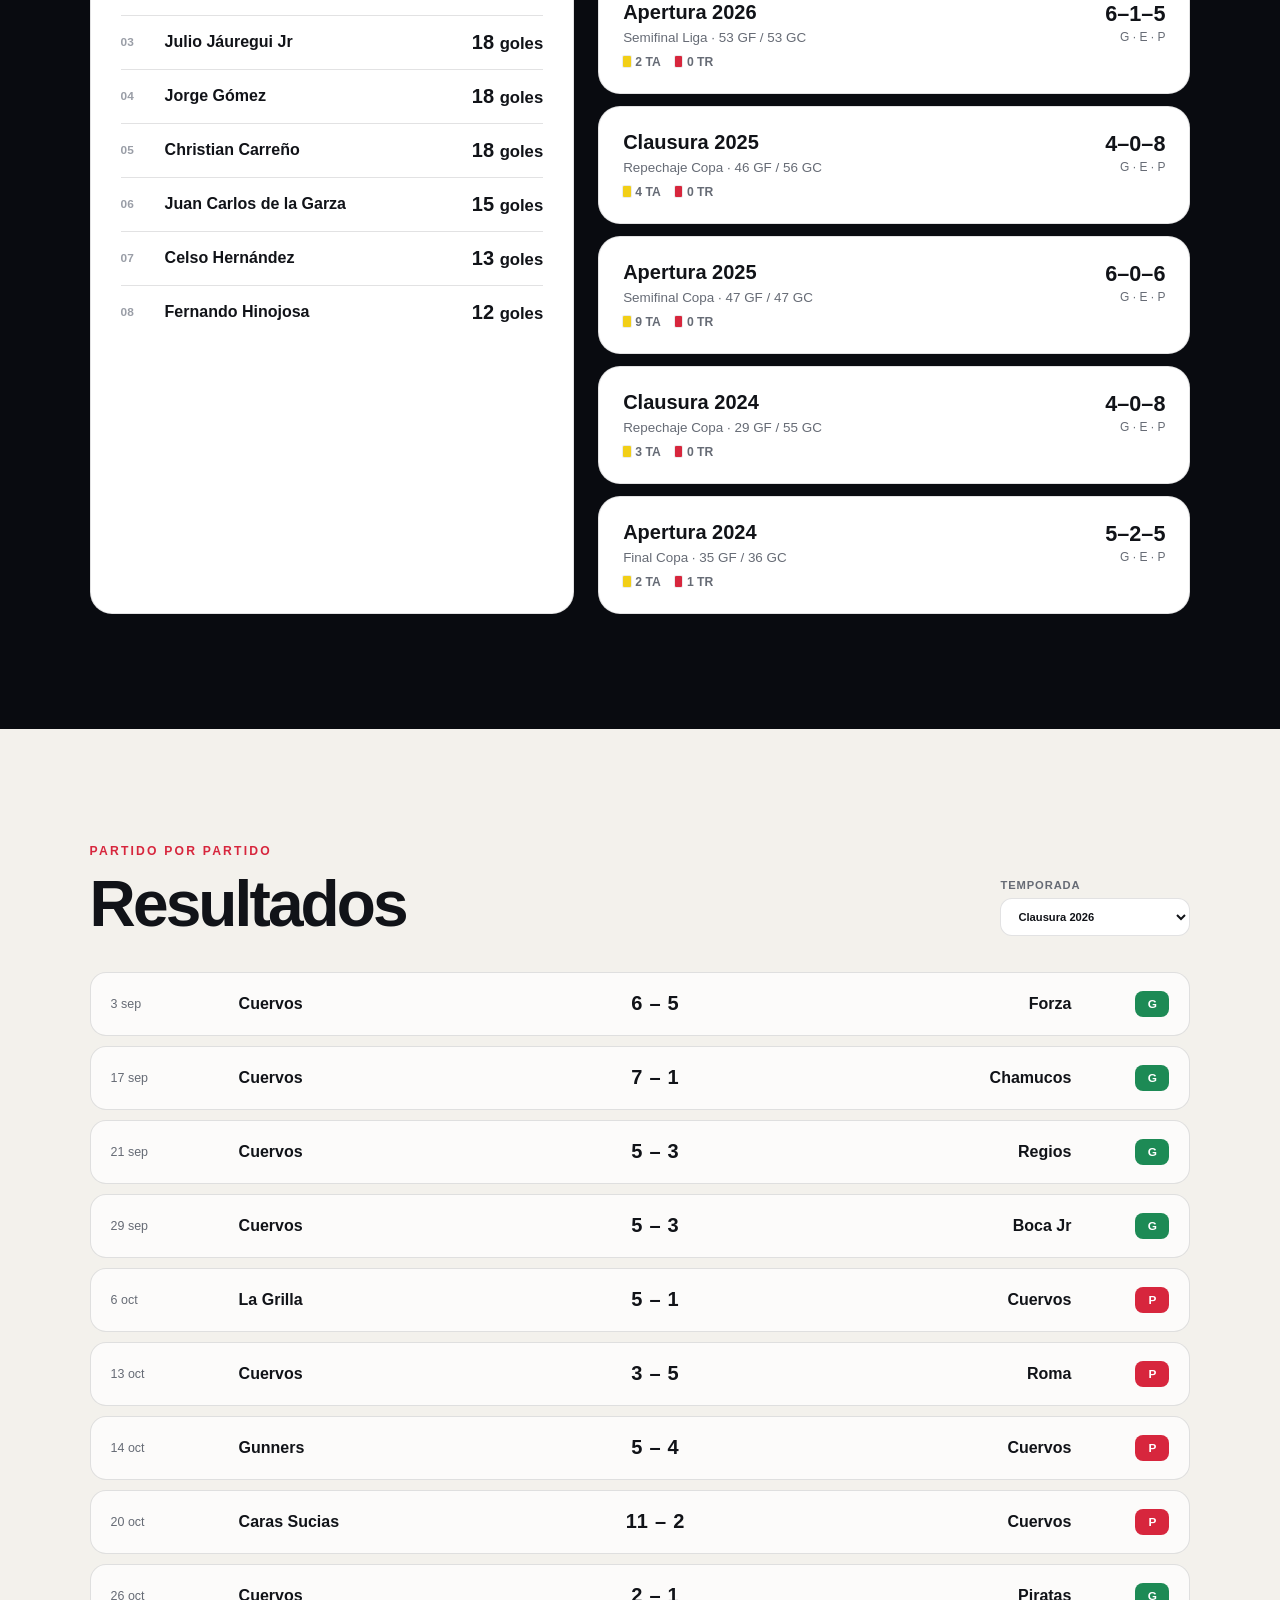
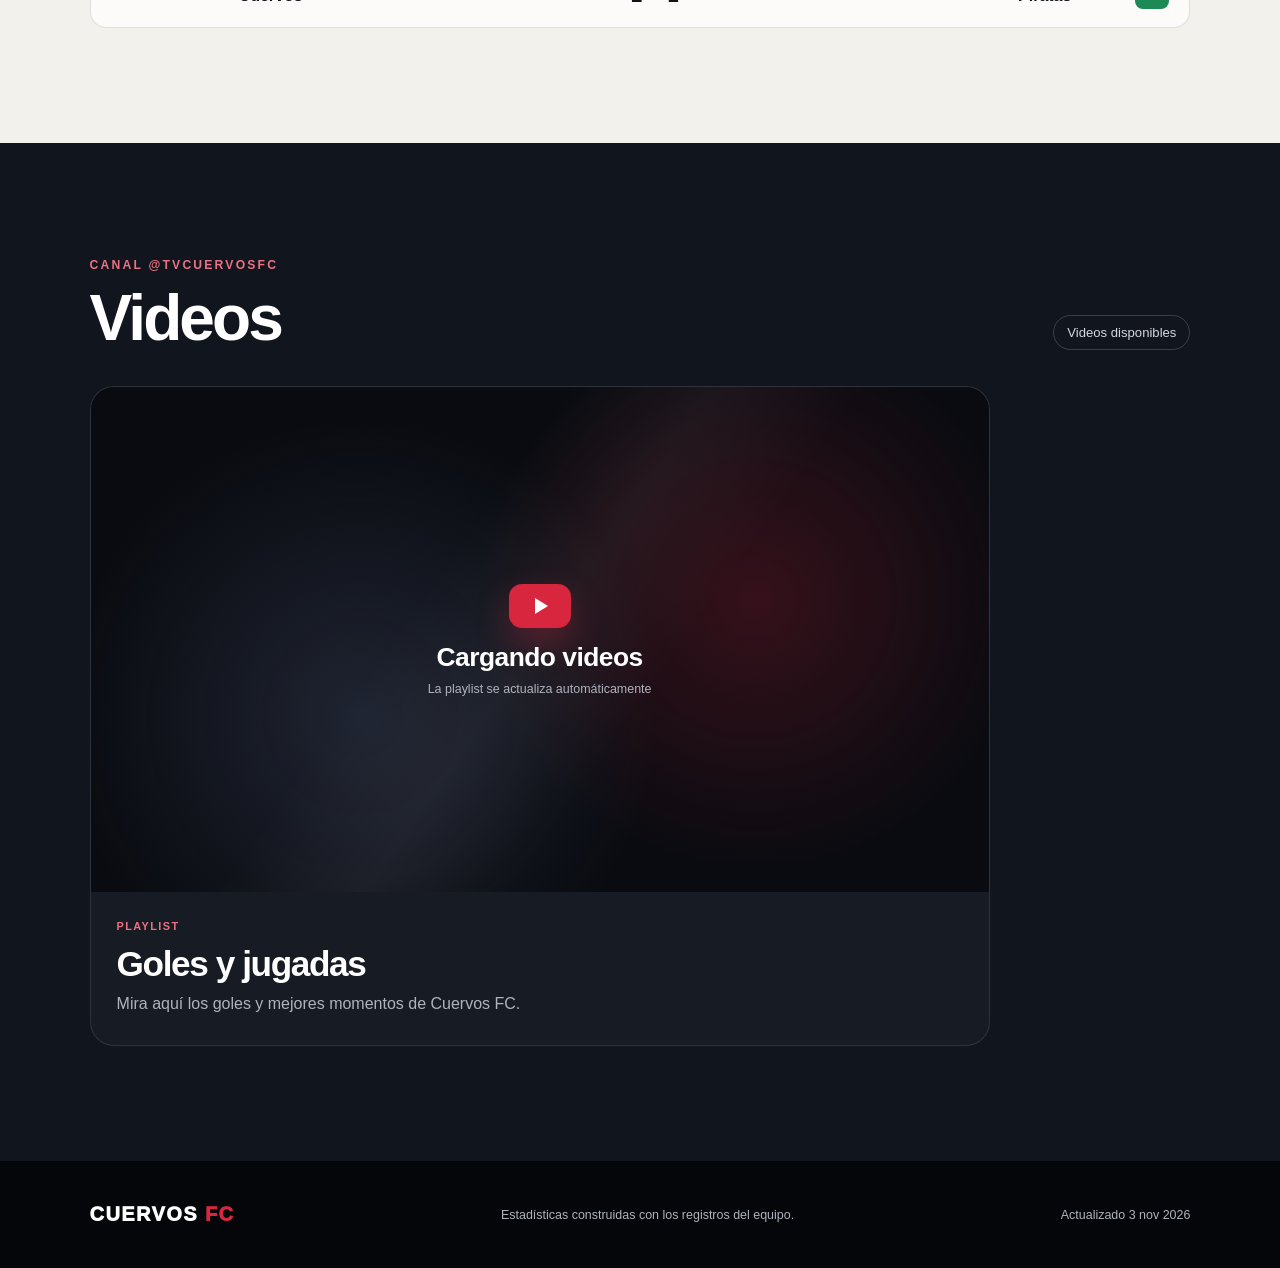
==== commit d32c9a02: "Actualiza tabla Master al 3 de noviembre" ====
--- a/cuervos-fc.html
+++ b/cuervos-fc.html
@@ -104,7 +104,7 @@
           </table>
         </div>
       </div>
-      <p class="standings-note">Corte: 2 de noviembre de 2026; no se actualiza en vivo. <span class="standings-swipe">Desliza la tabla para ver todas las columnas.</span></p>
+      <p class="standings-note">Corte: 3 de noviembre de 2026; no se actualiza en vivo. <span class="standings-swipe">Desliza la tabla para ver todas las columnas.</span></p>
     </section>
 
     <section id="jugadores" class="section" aria-labelledby="players-title">
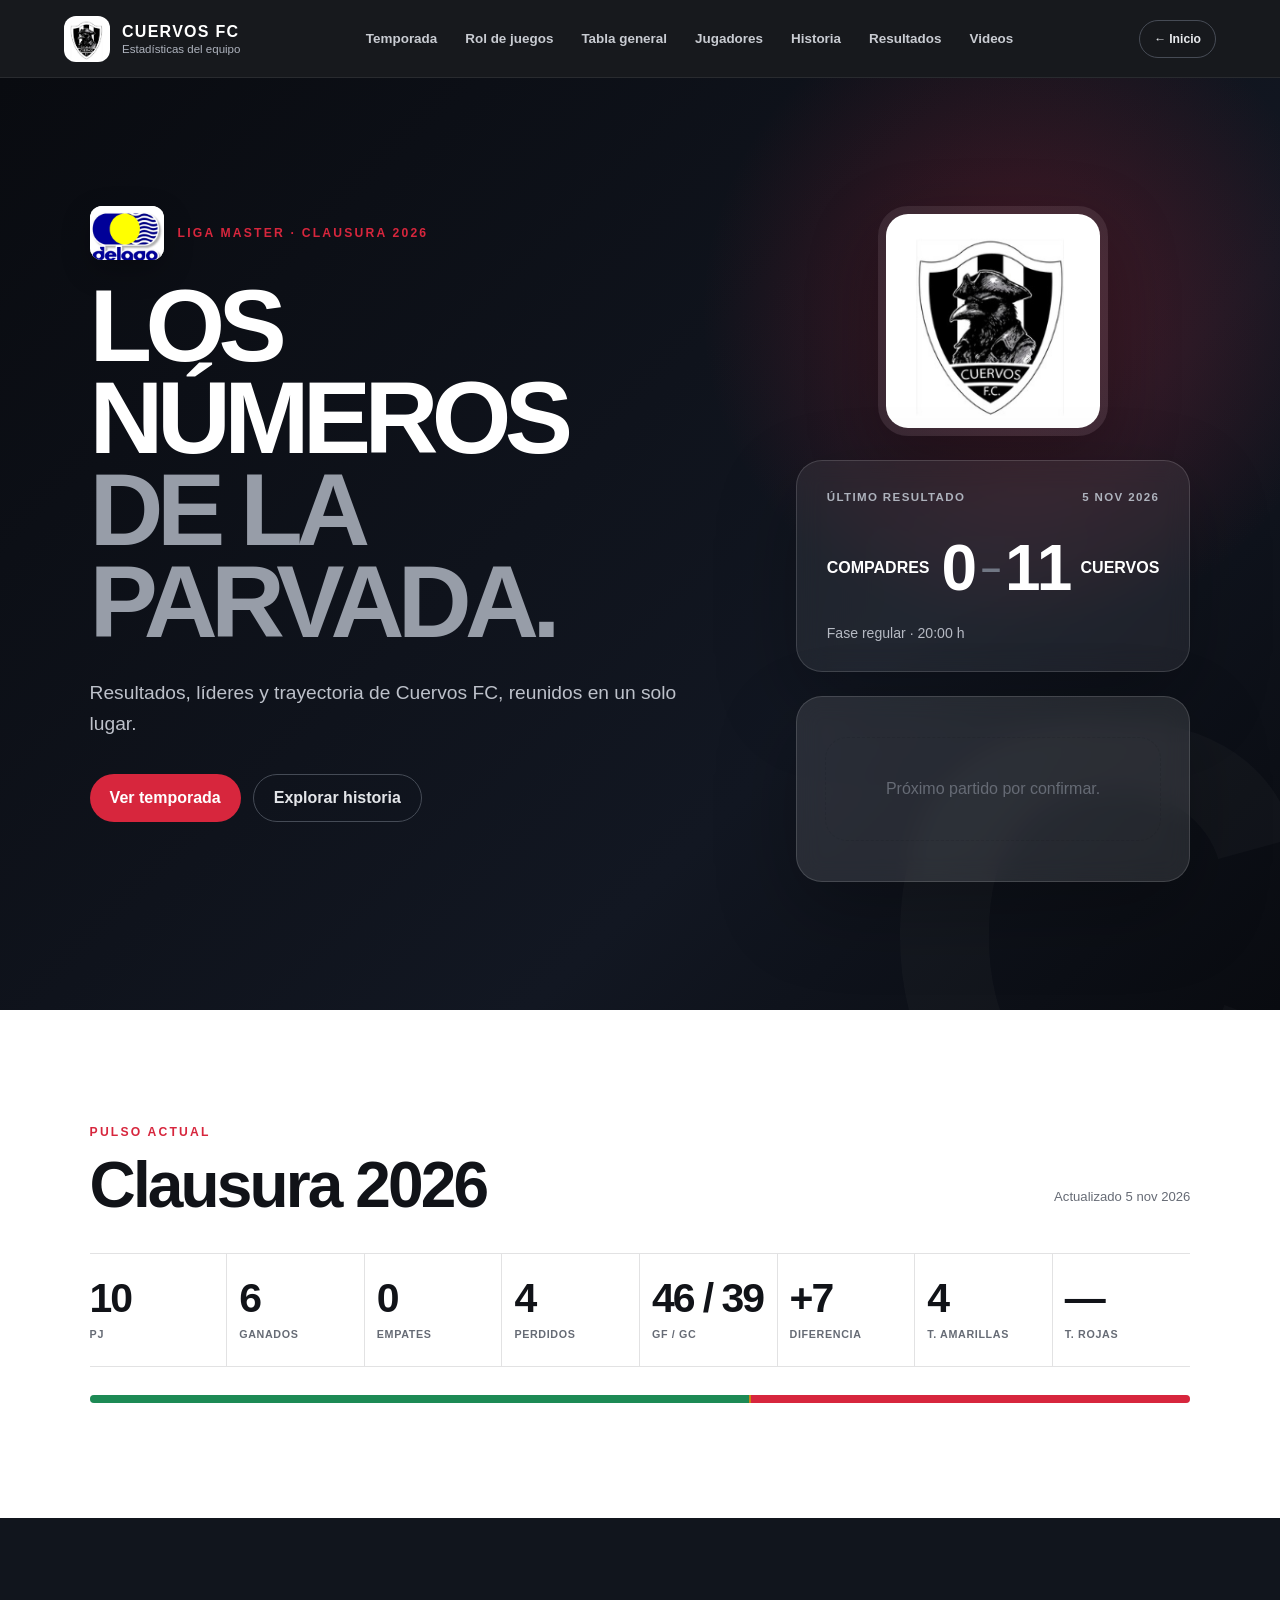
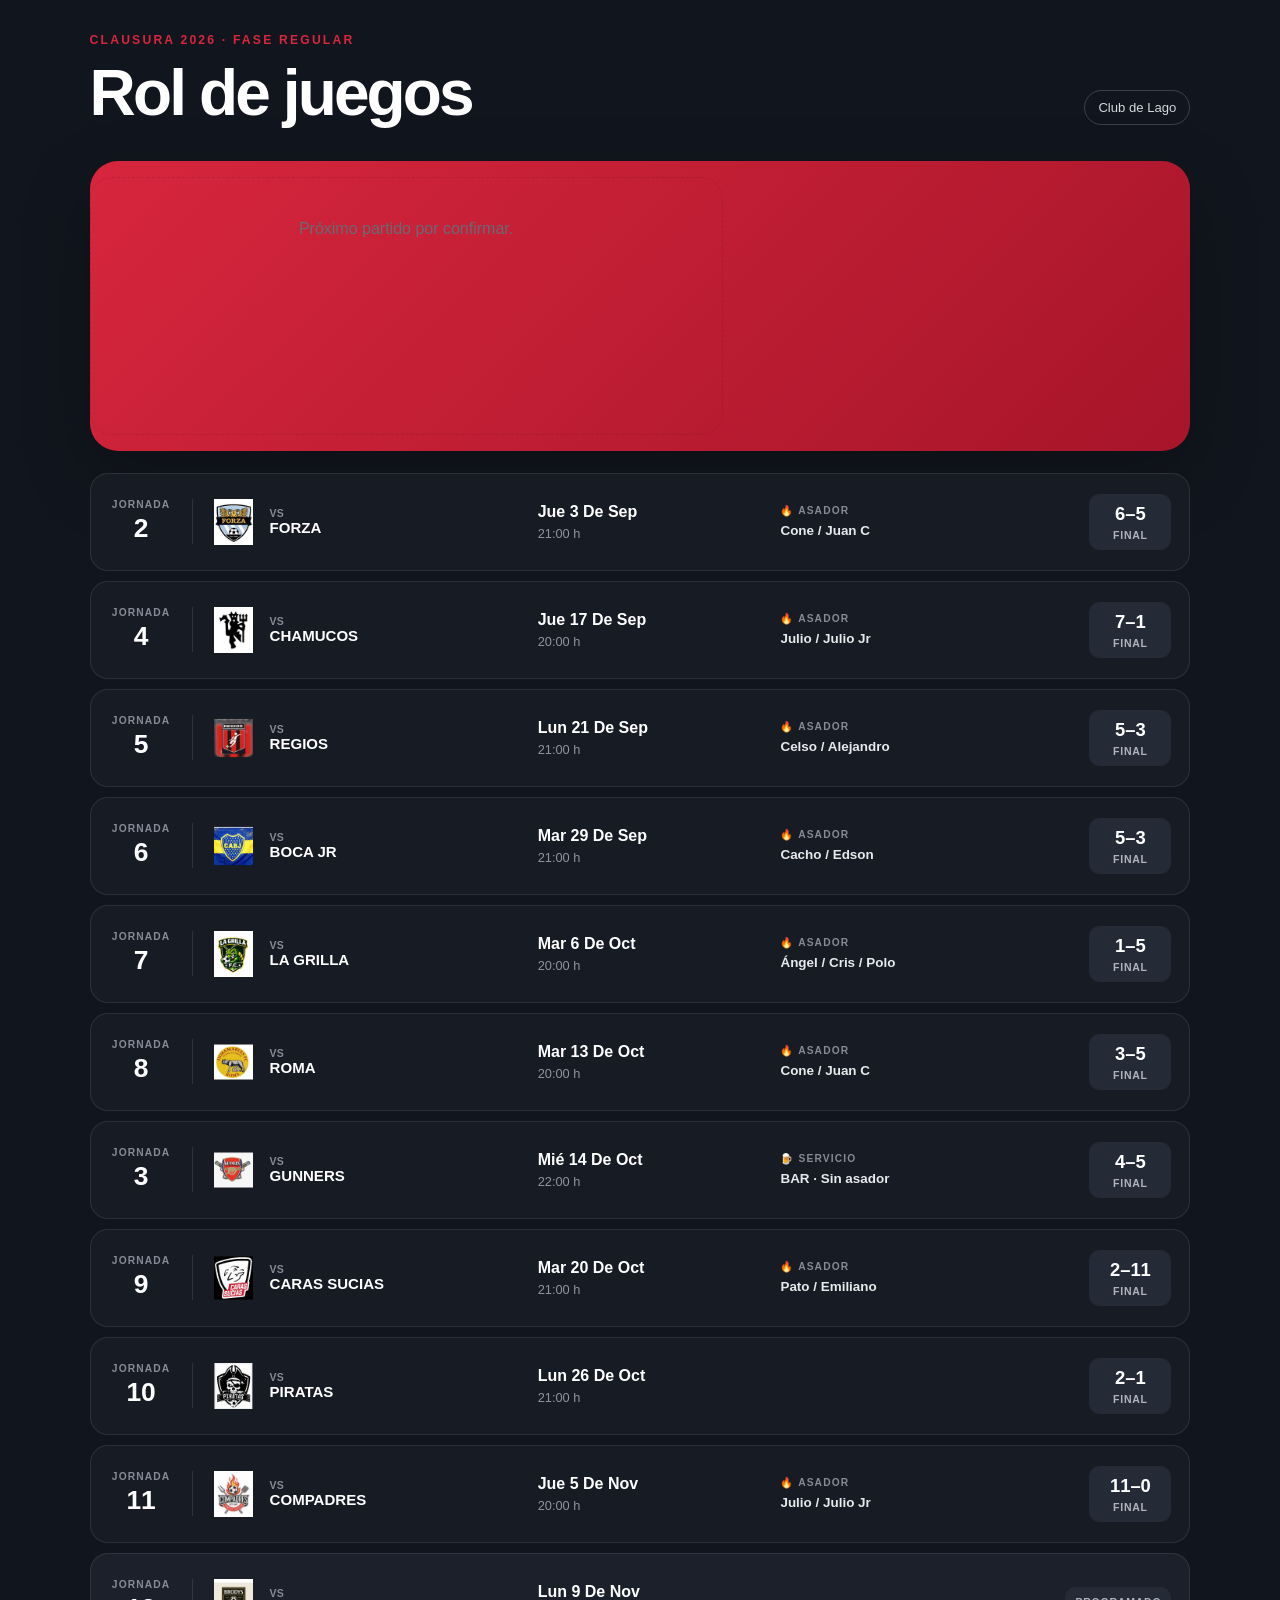
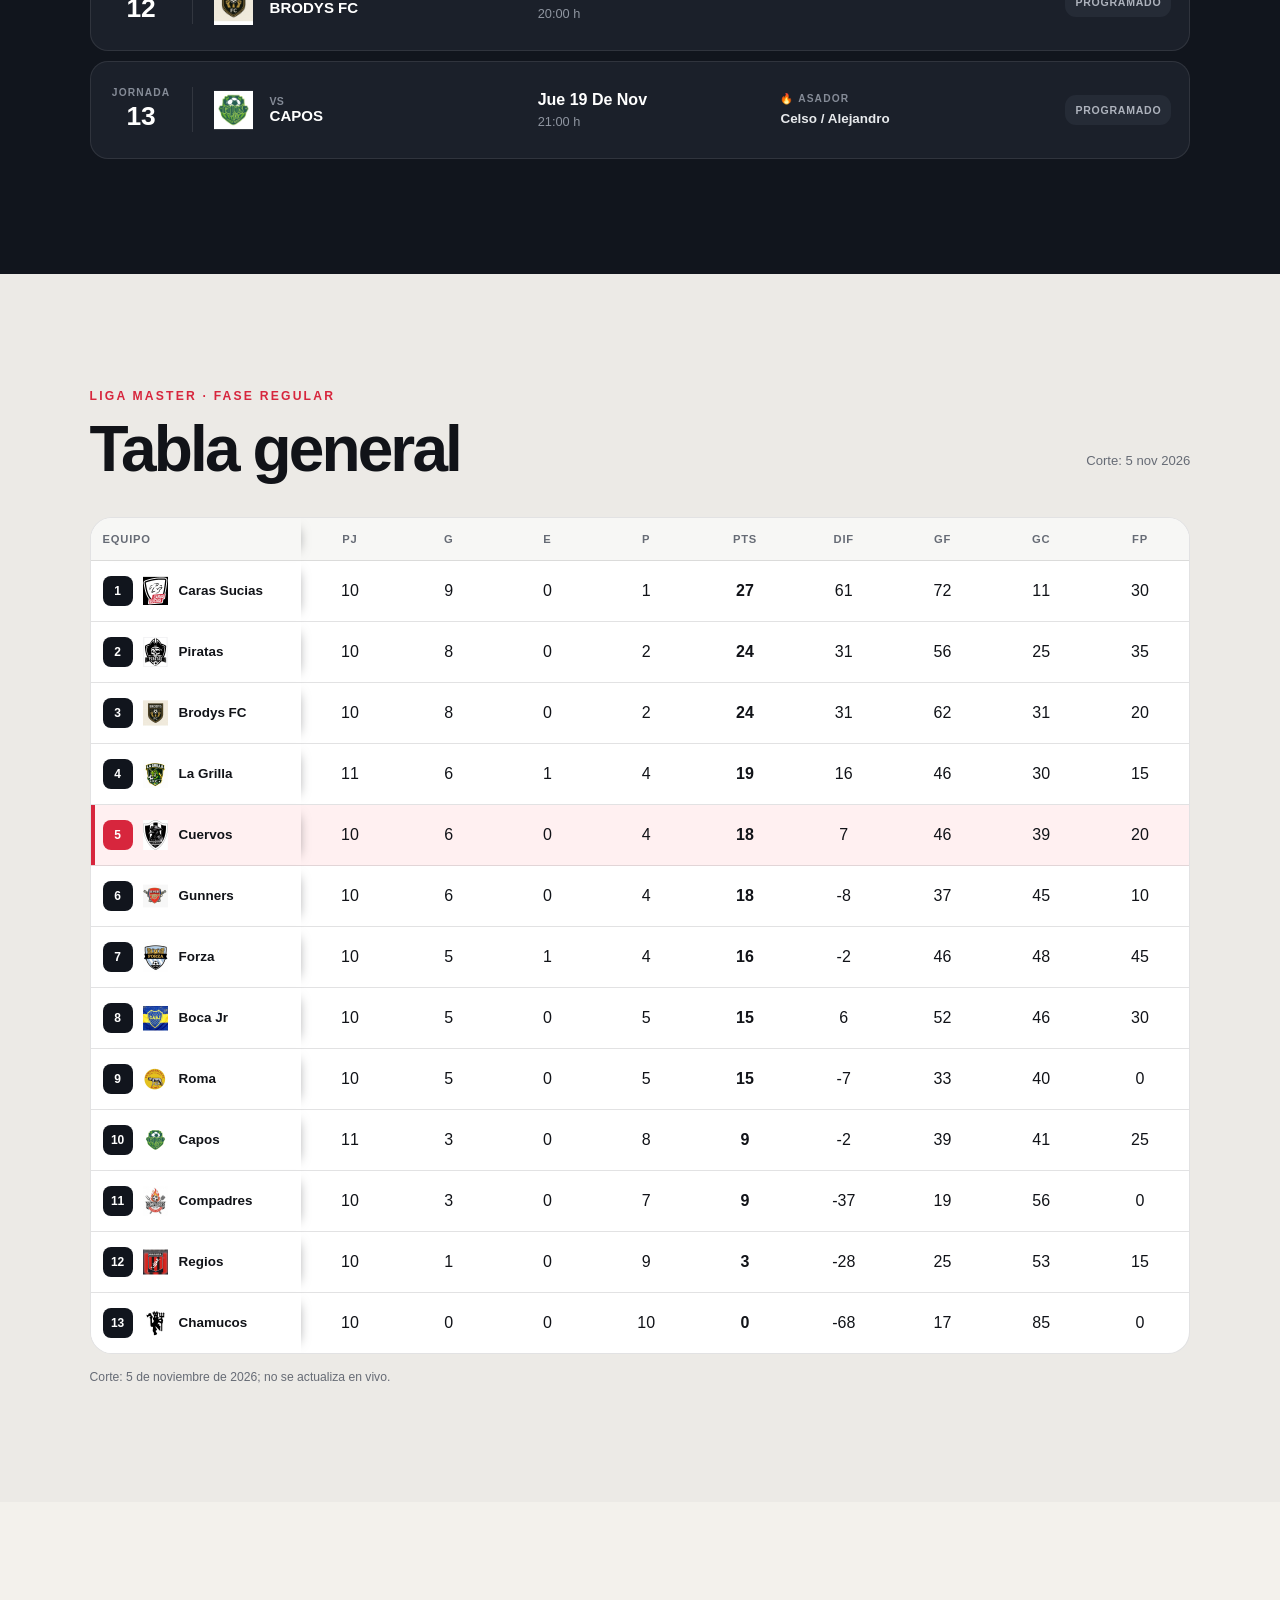
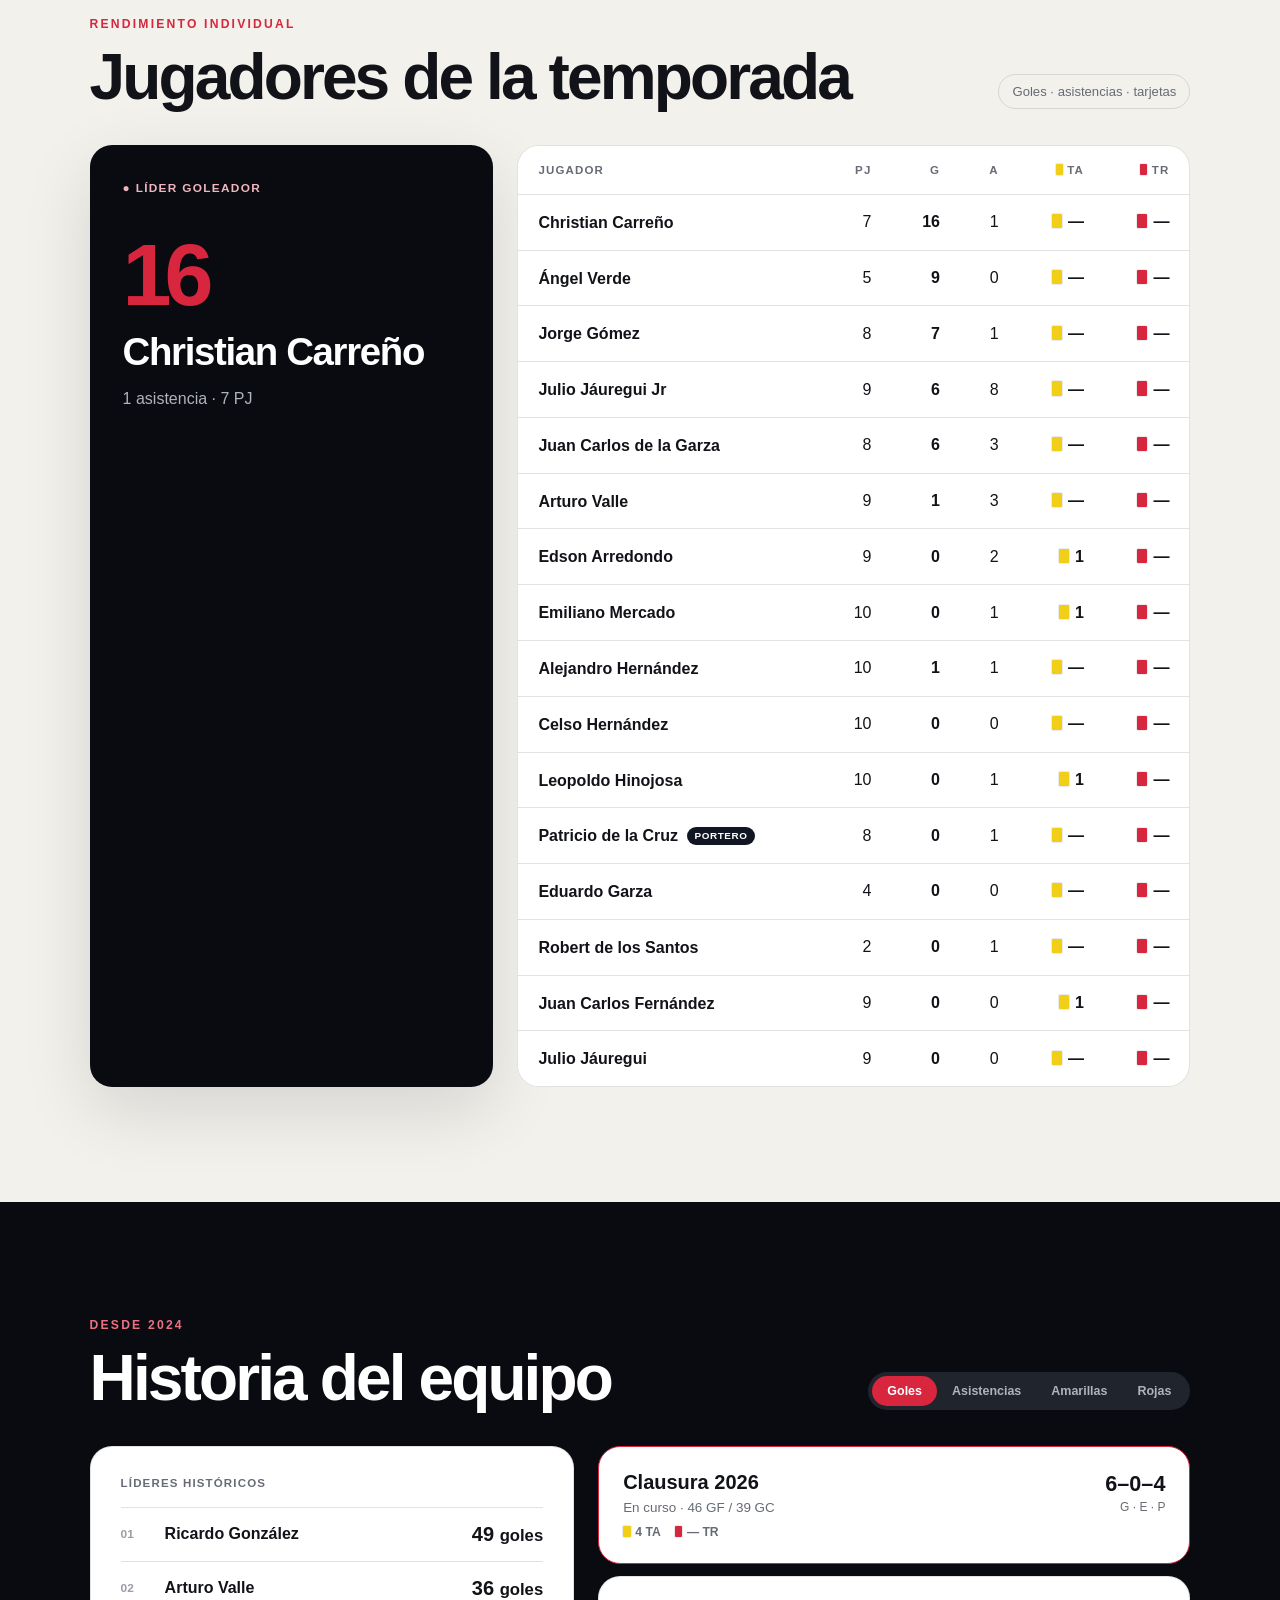
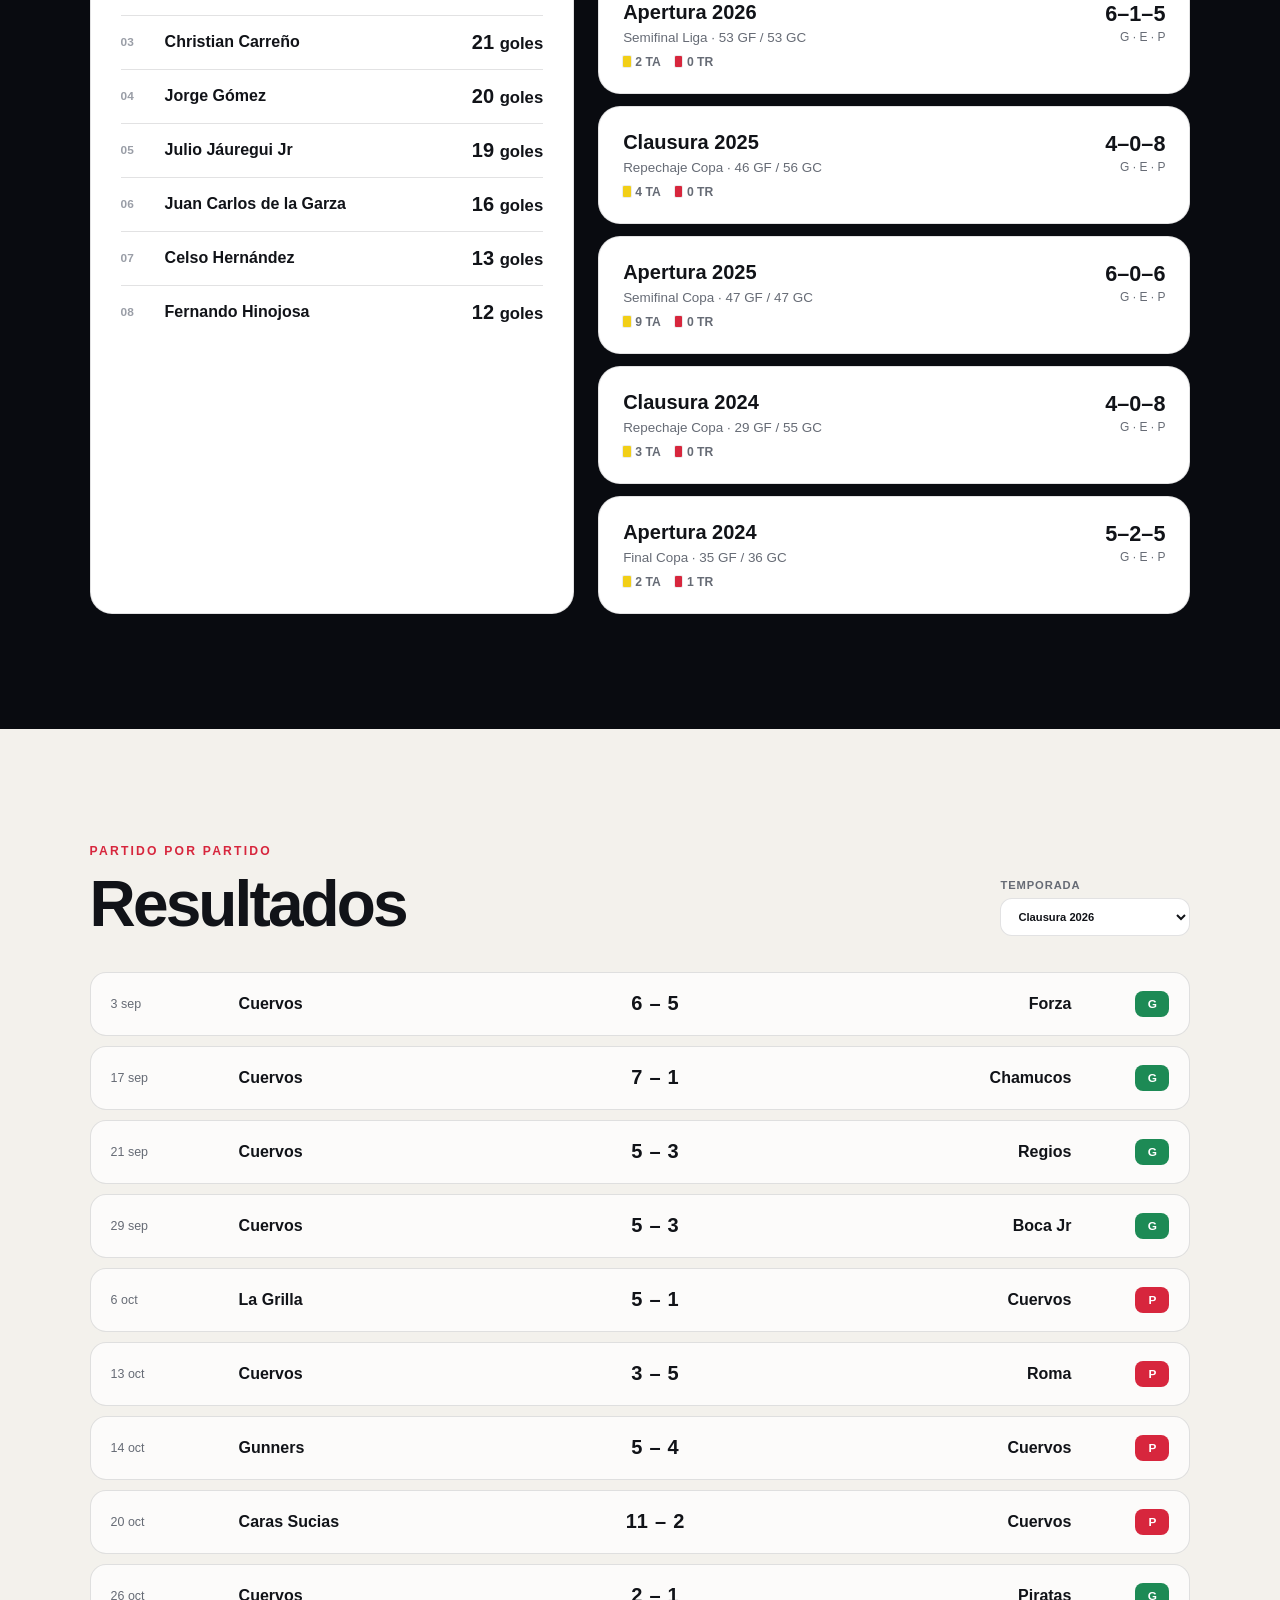
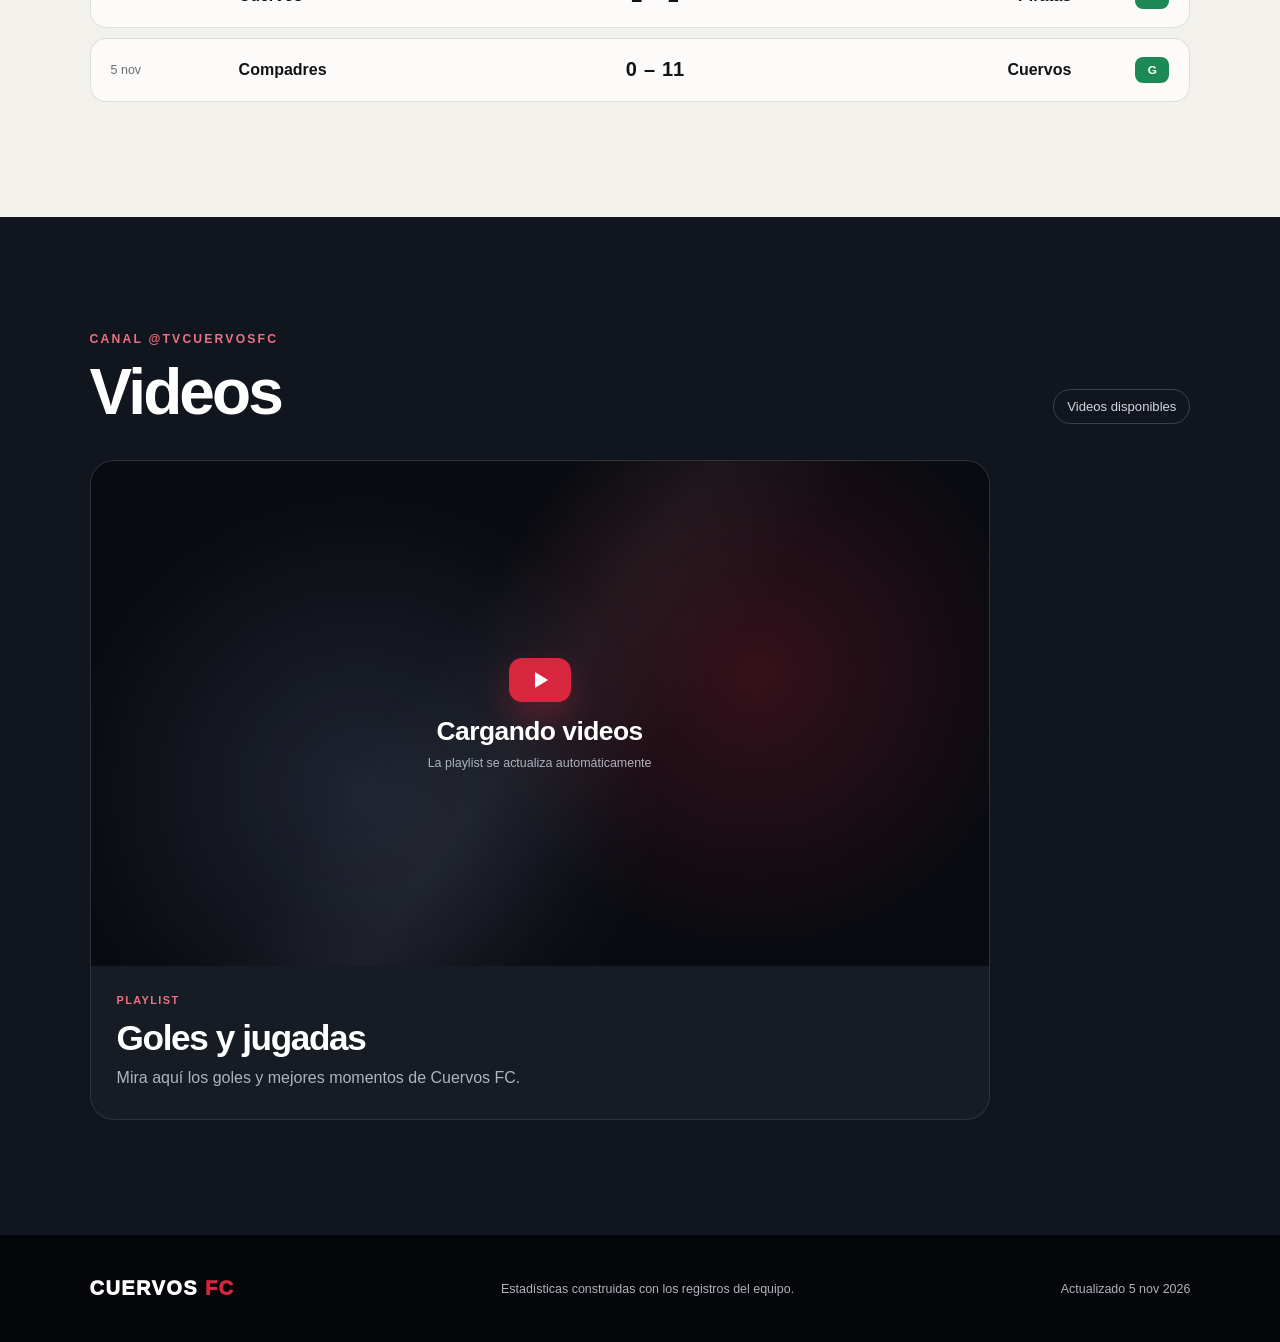
==== commit 60d5fc64: "Actualiza triunfos y recorre rol de asador" ====
--- a/cuervos-fc.html
+++ b/cuervos-fc.html
@@ -104,7 +104,7 @@
           </table>
         </div>
       </div>
-      <p class="standings-note">Corte: 3 de noviembre de 2026; no se actualiza en vivo. <span class="standings-swipe">Desliza la tabla para ver todas las columnas.</span></p>
+      <p class="standings-note">Corte: 5 de noviembre de 2026; no se actualiza en vivo. <span class="standings-swipe">Desliza la tabla para ver todas las columnas.</span></p>
     </section>
 
     <section id="jugadores" class="section" aria-labelledby="players-title">
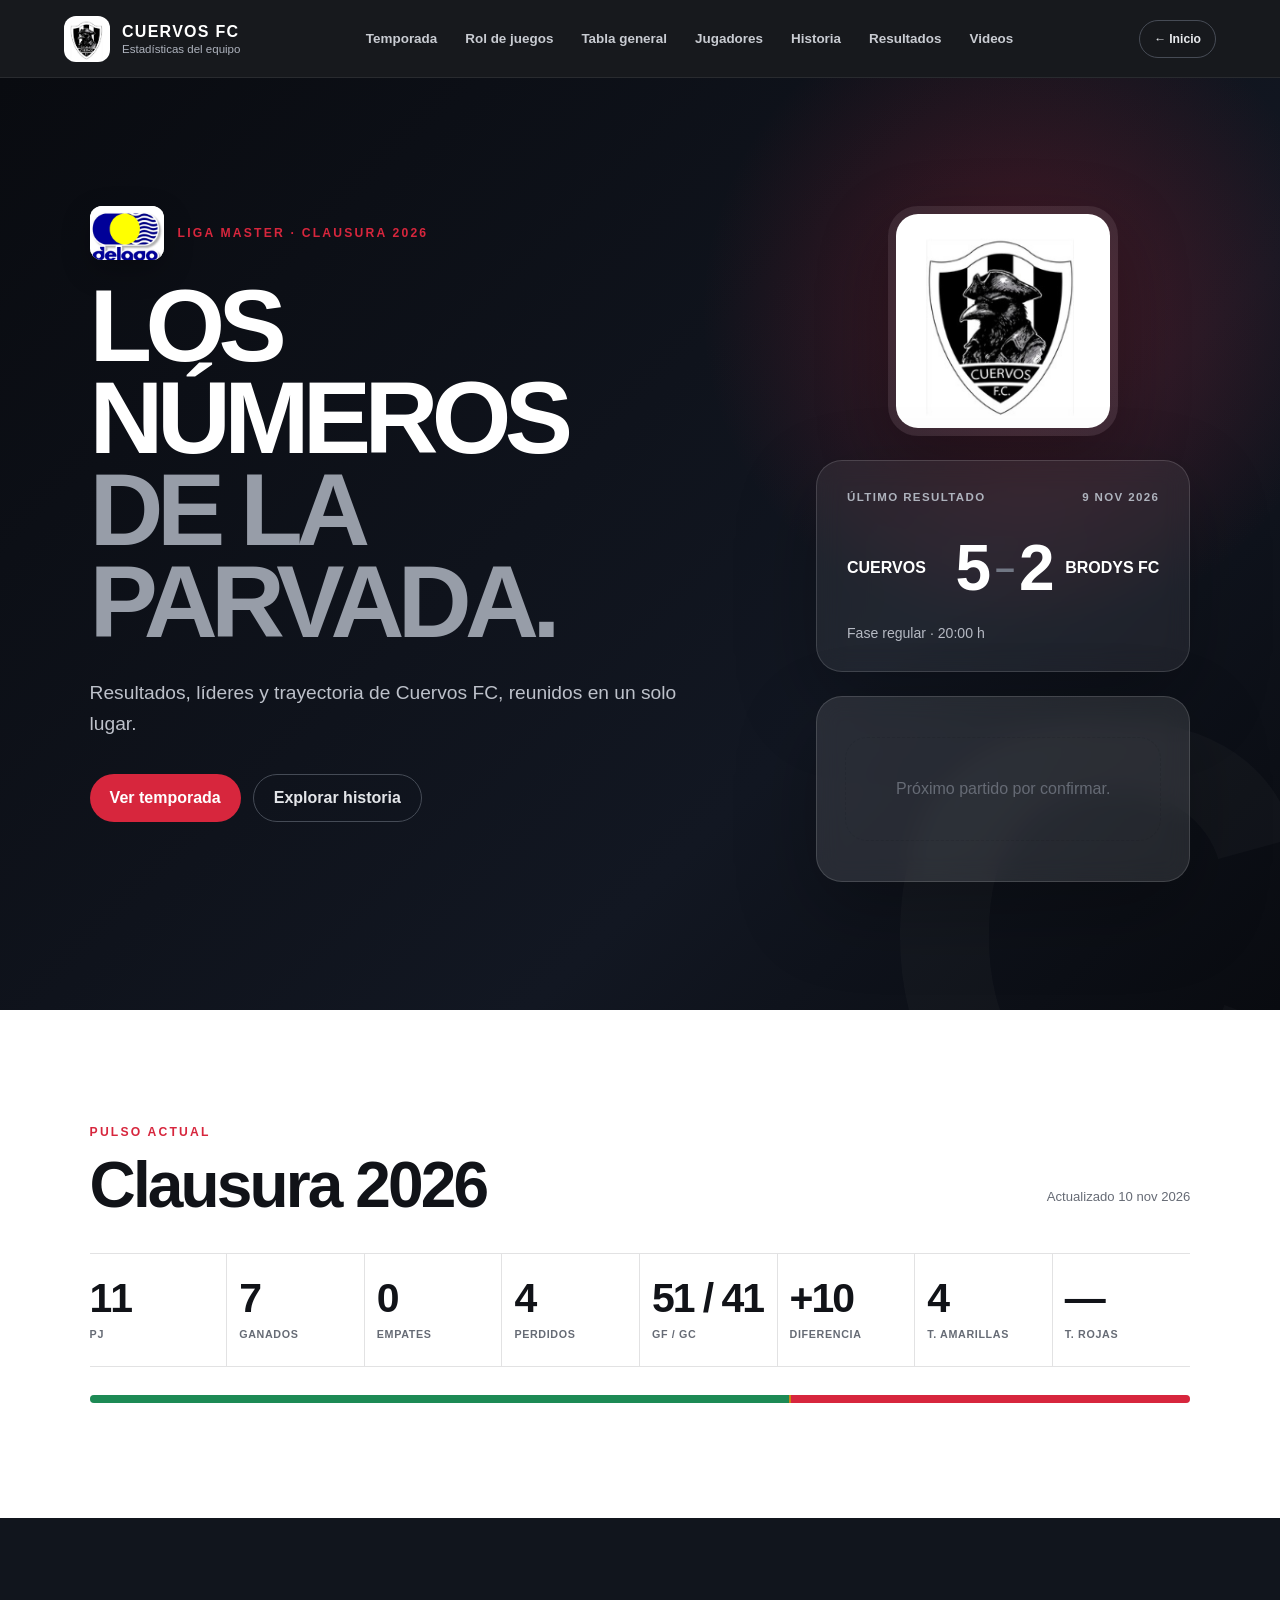
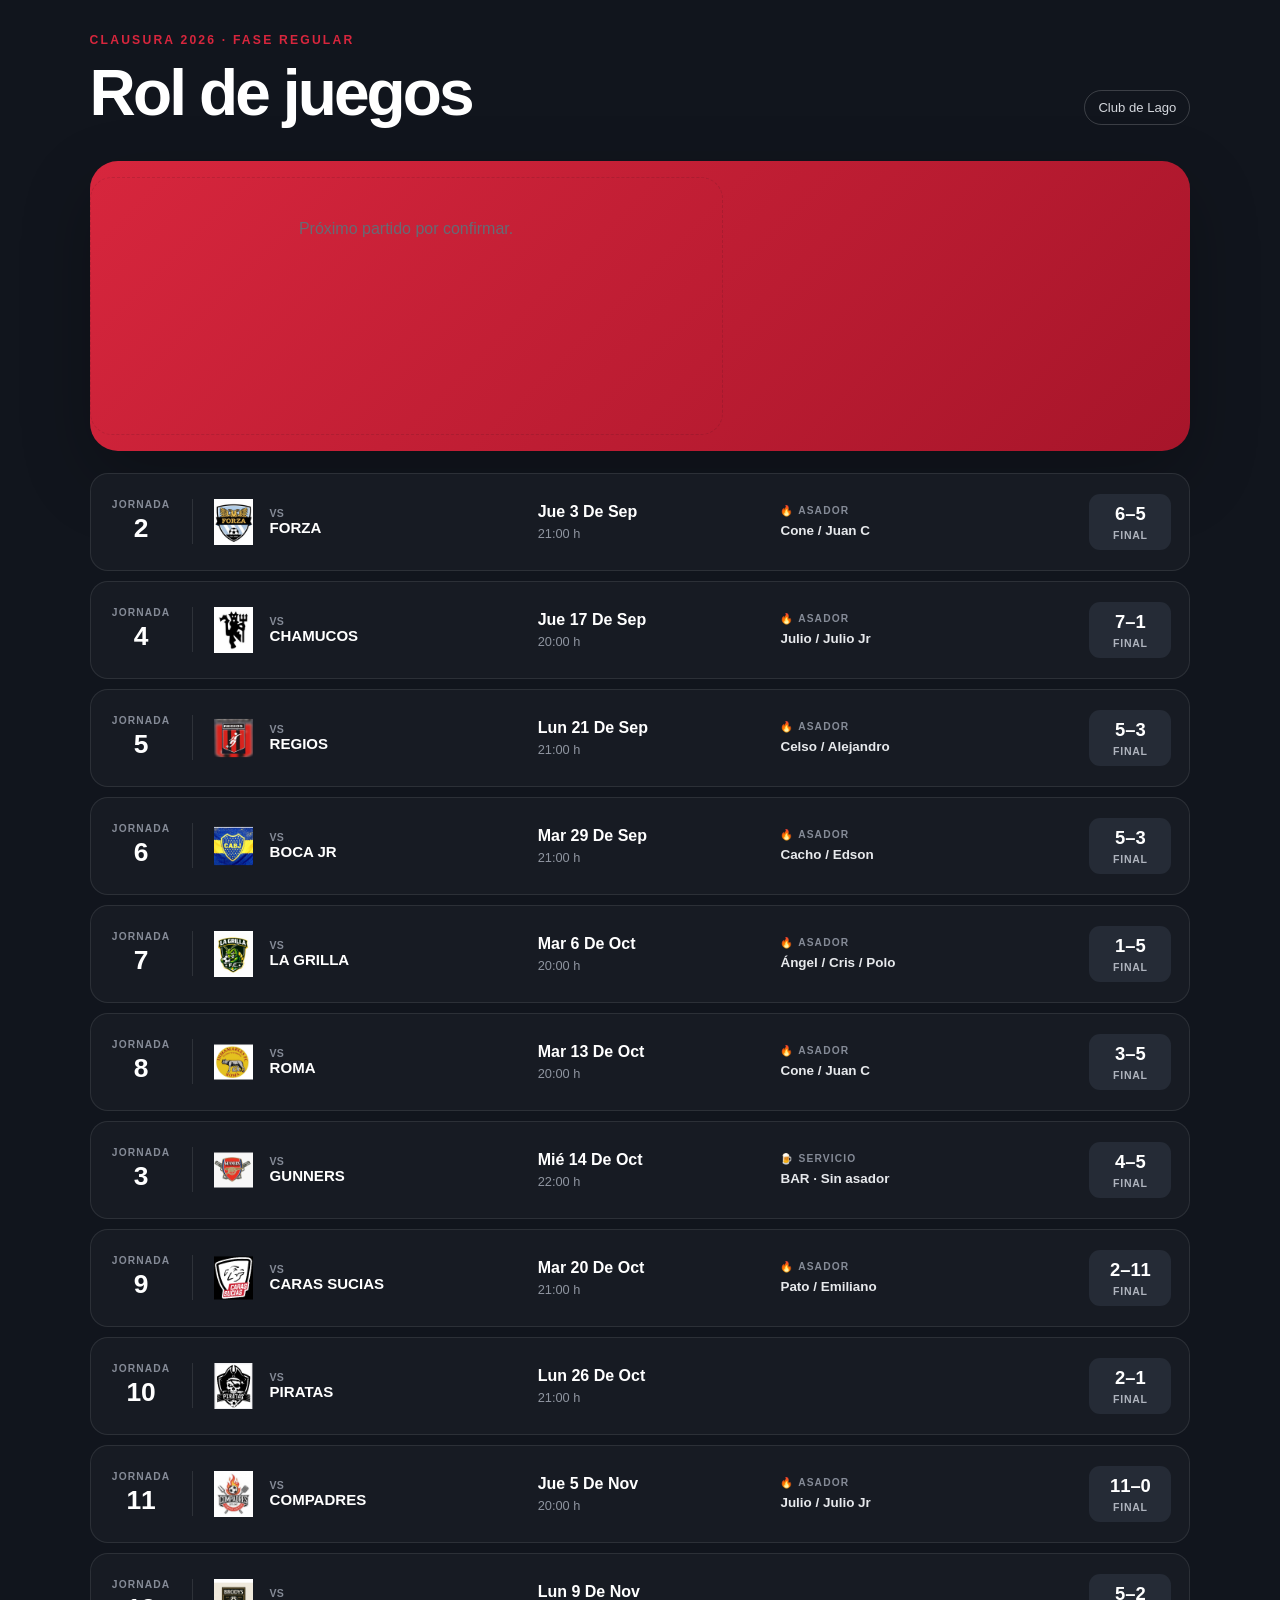
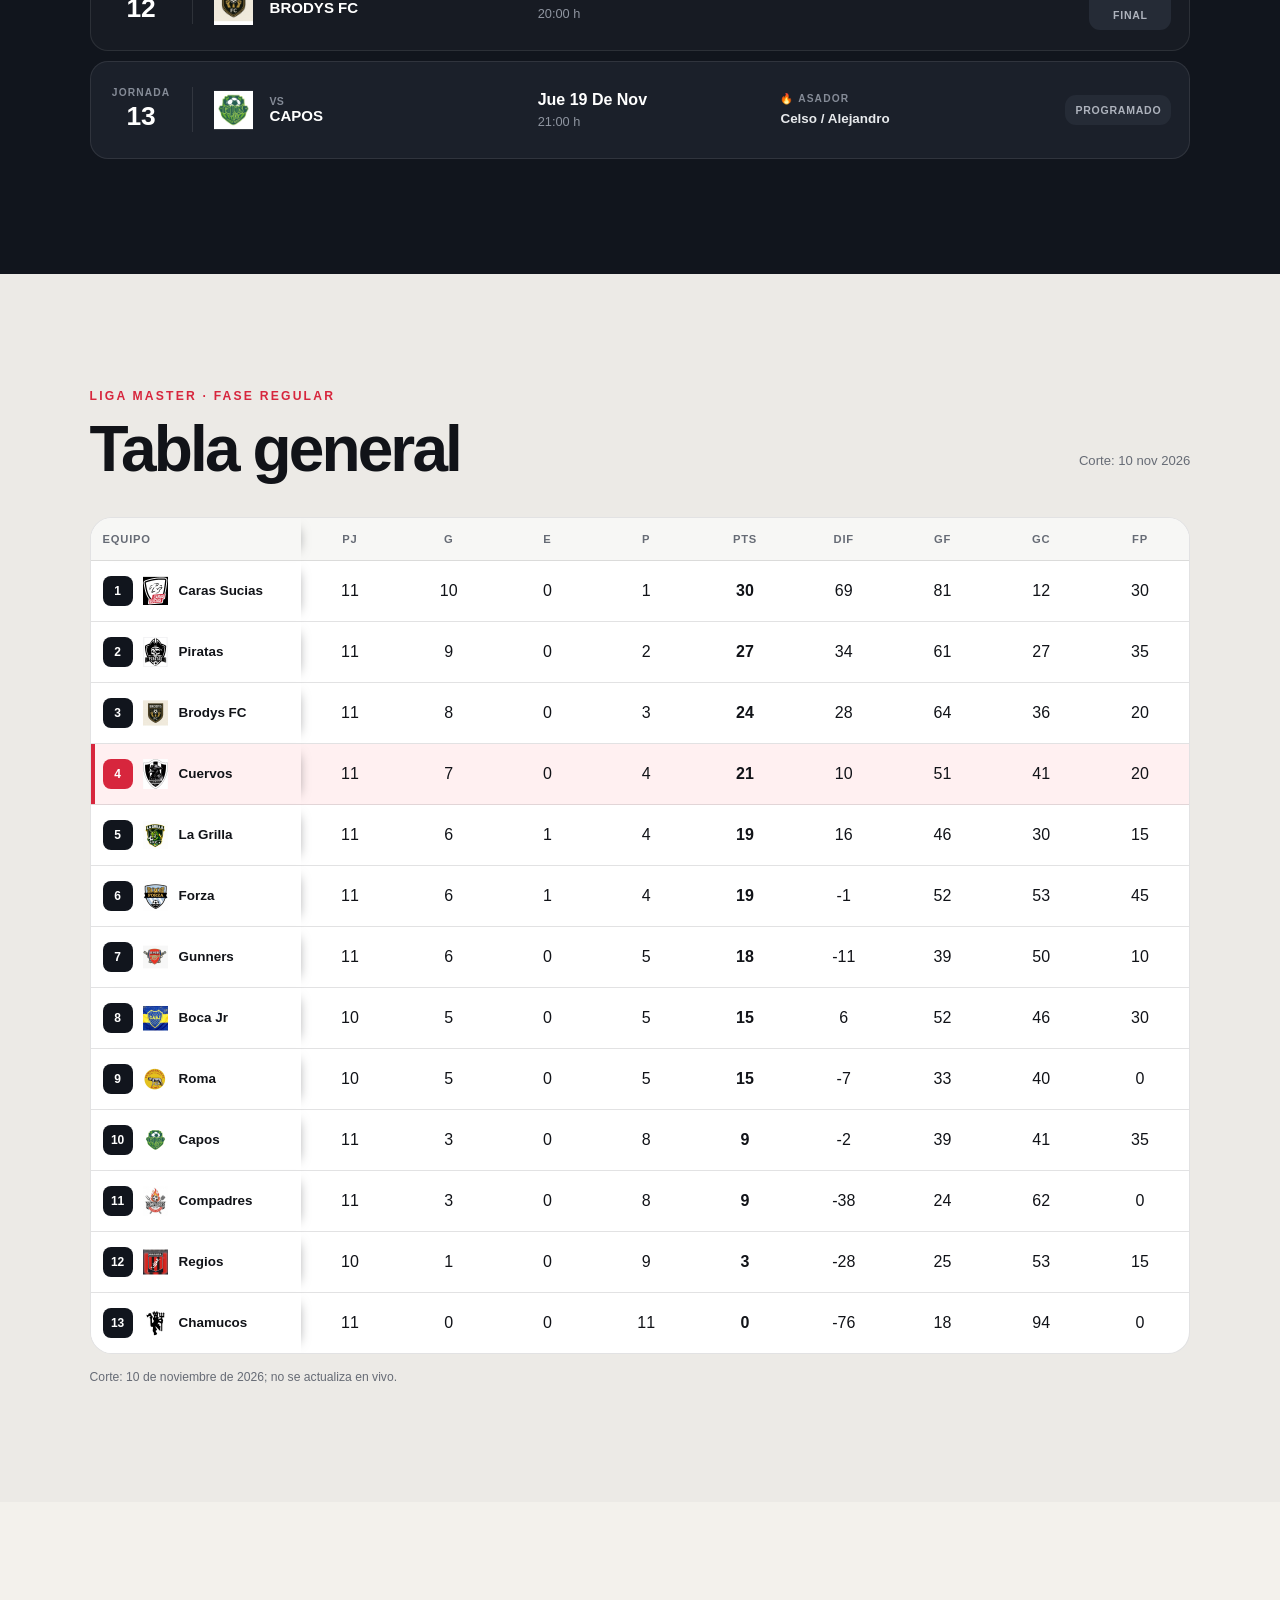
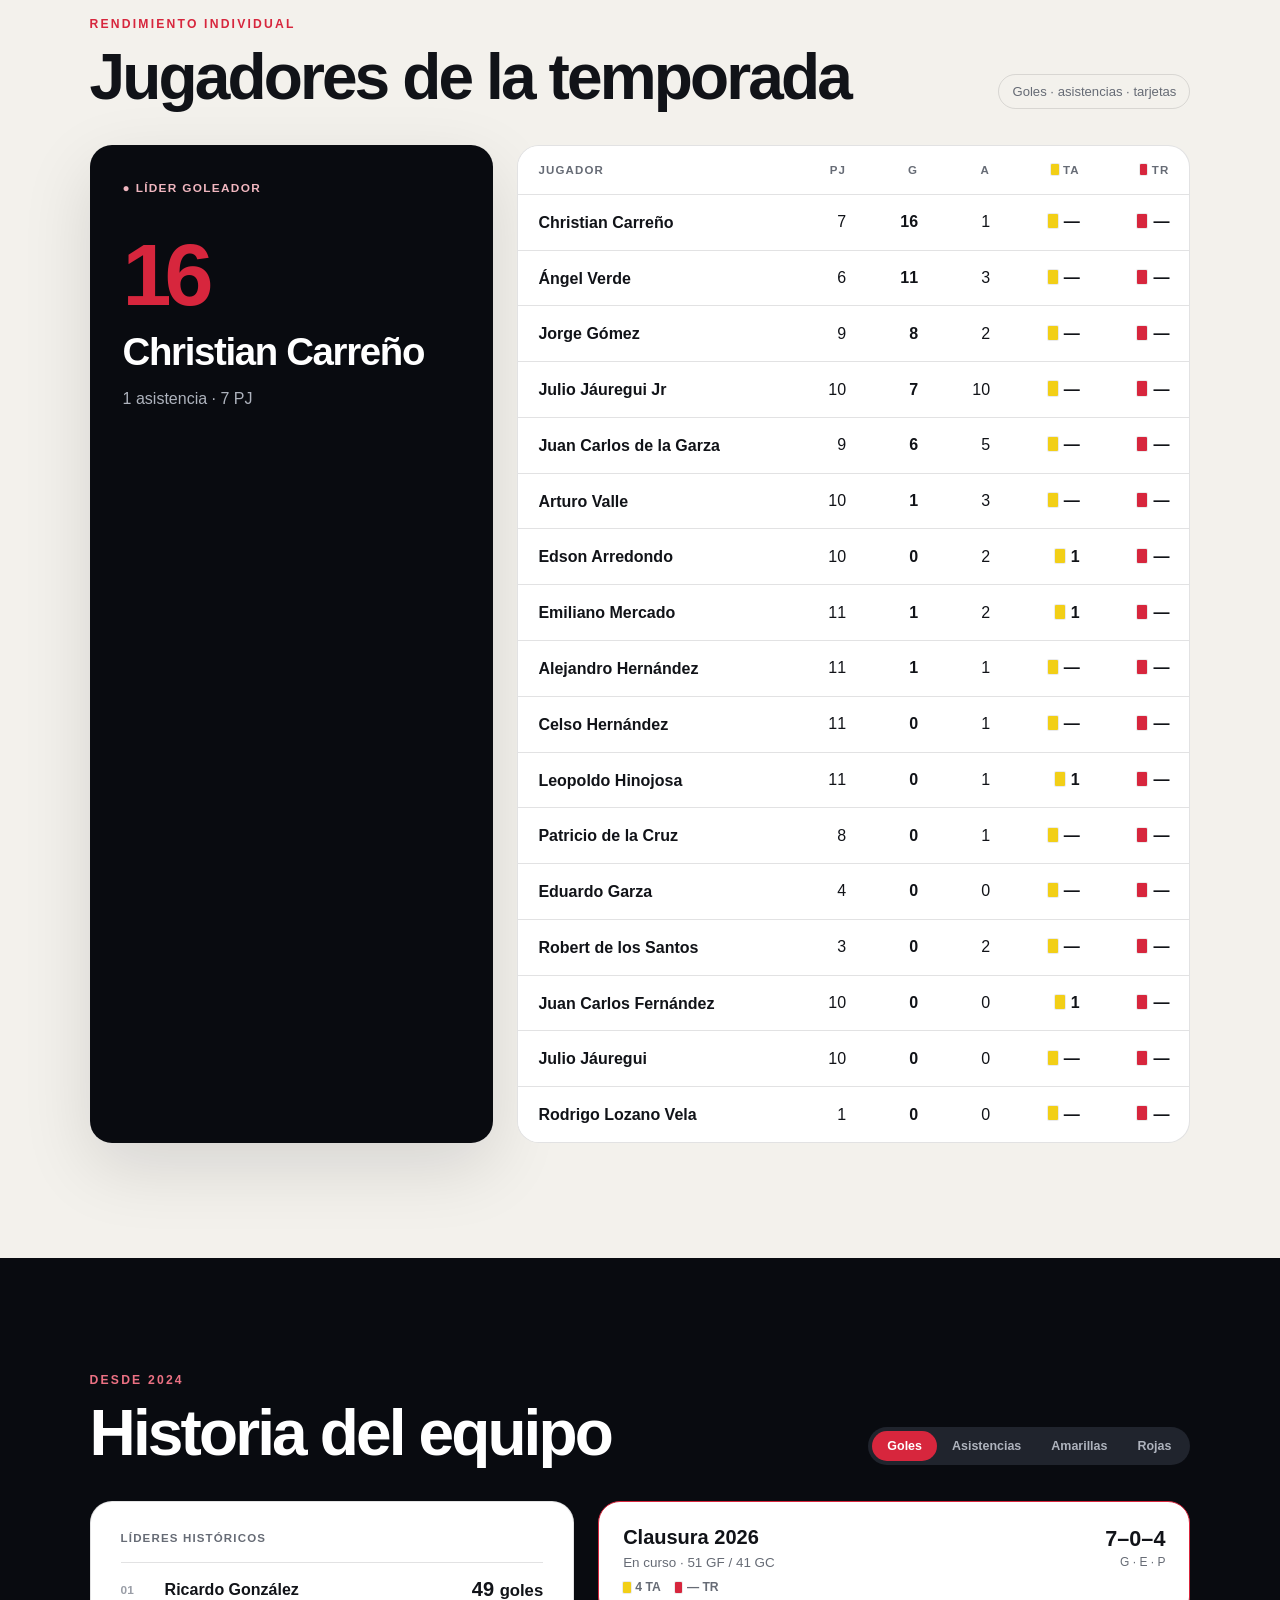
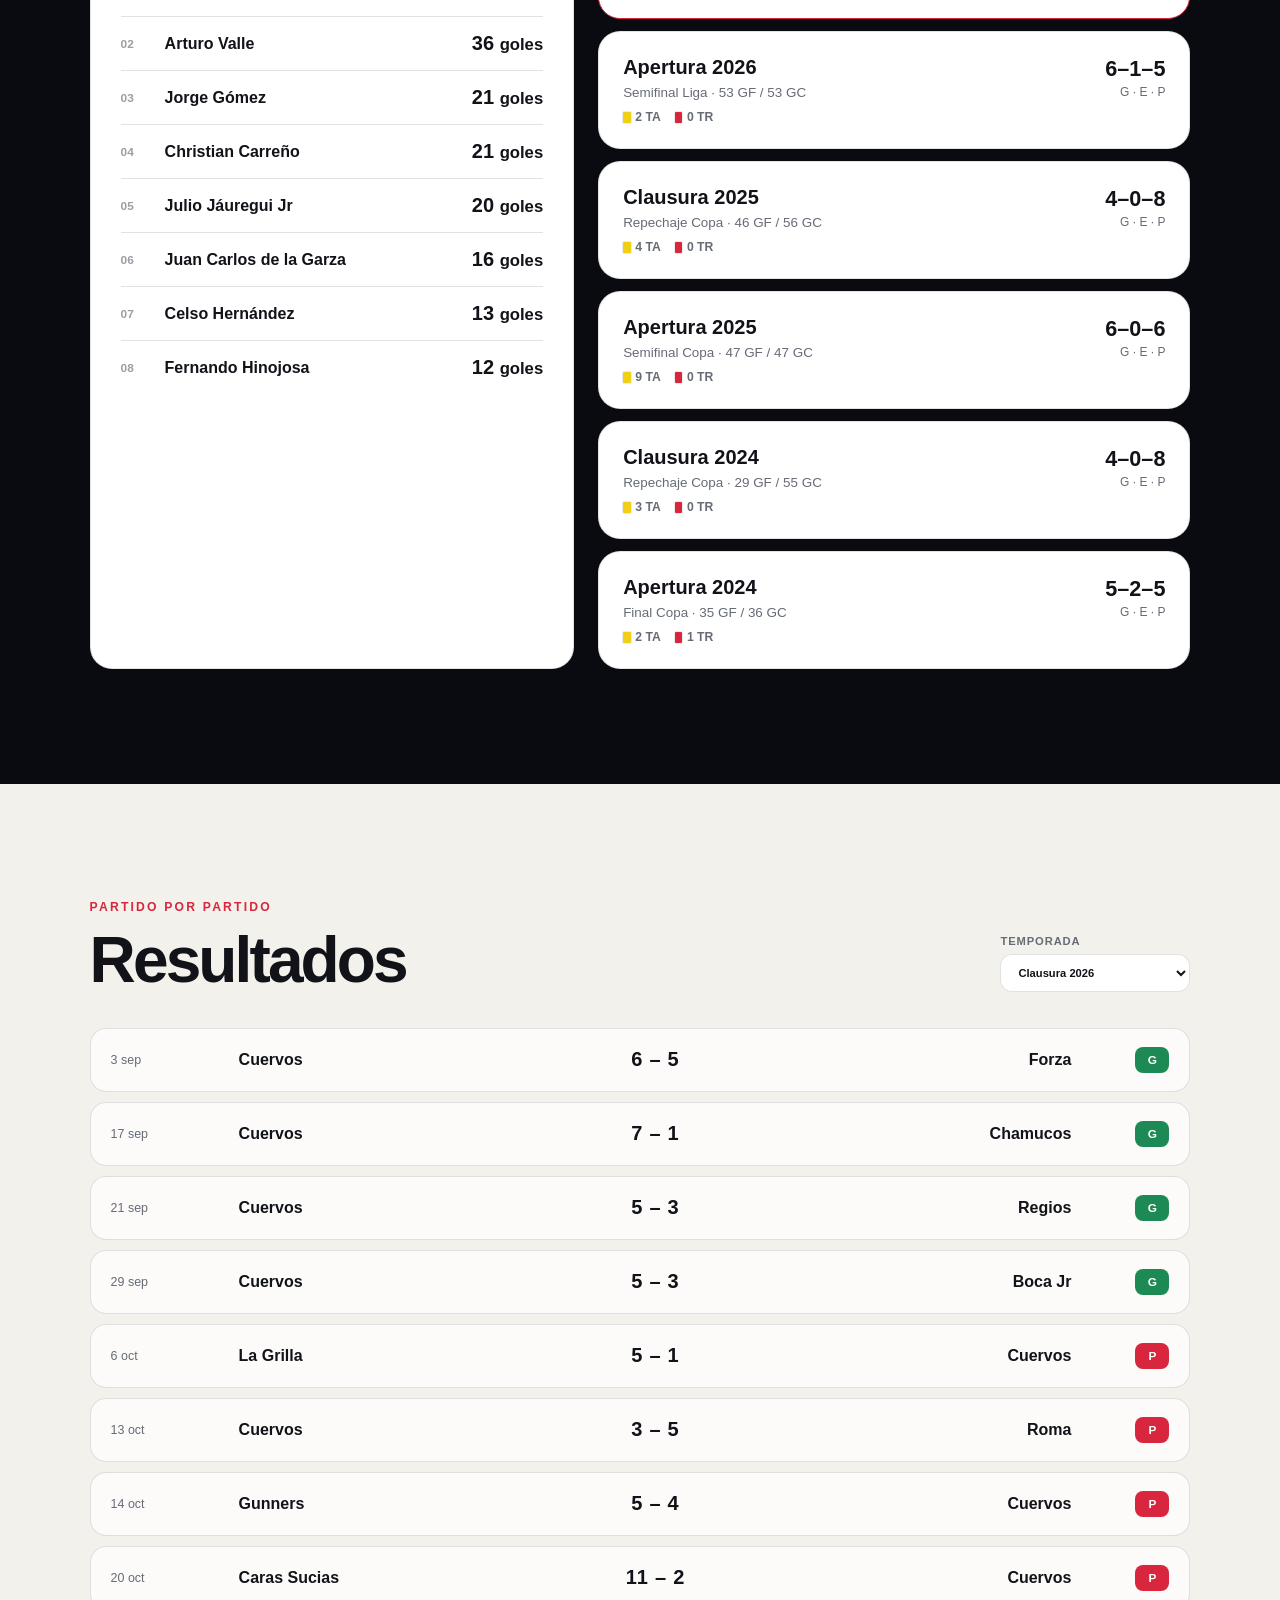
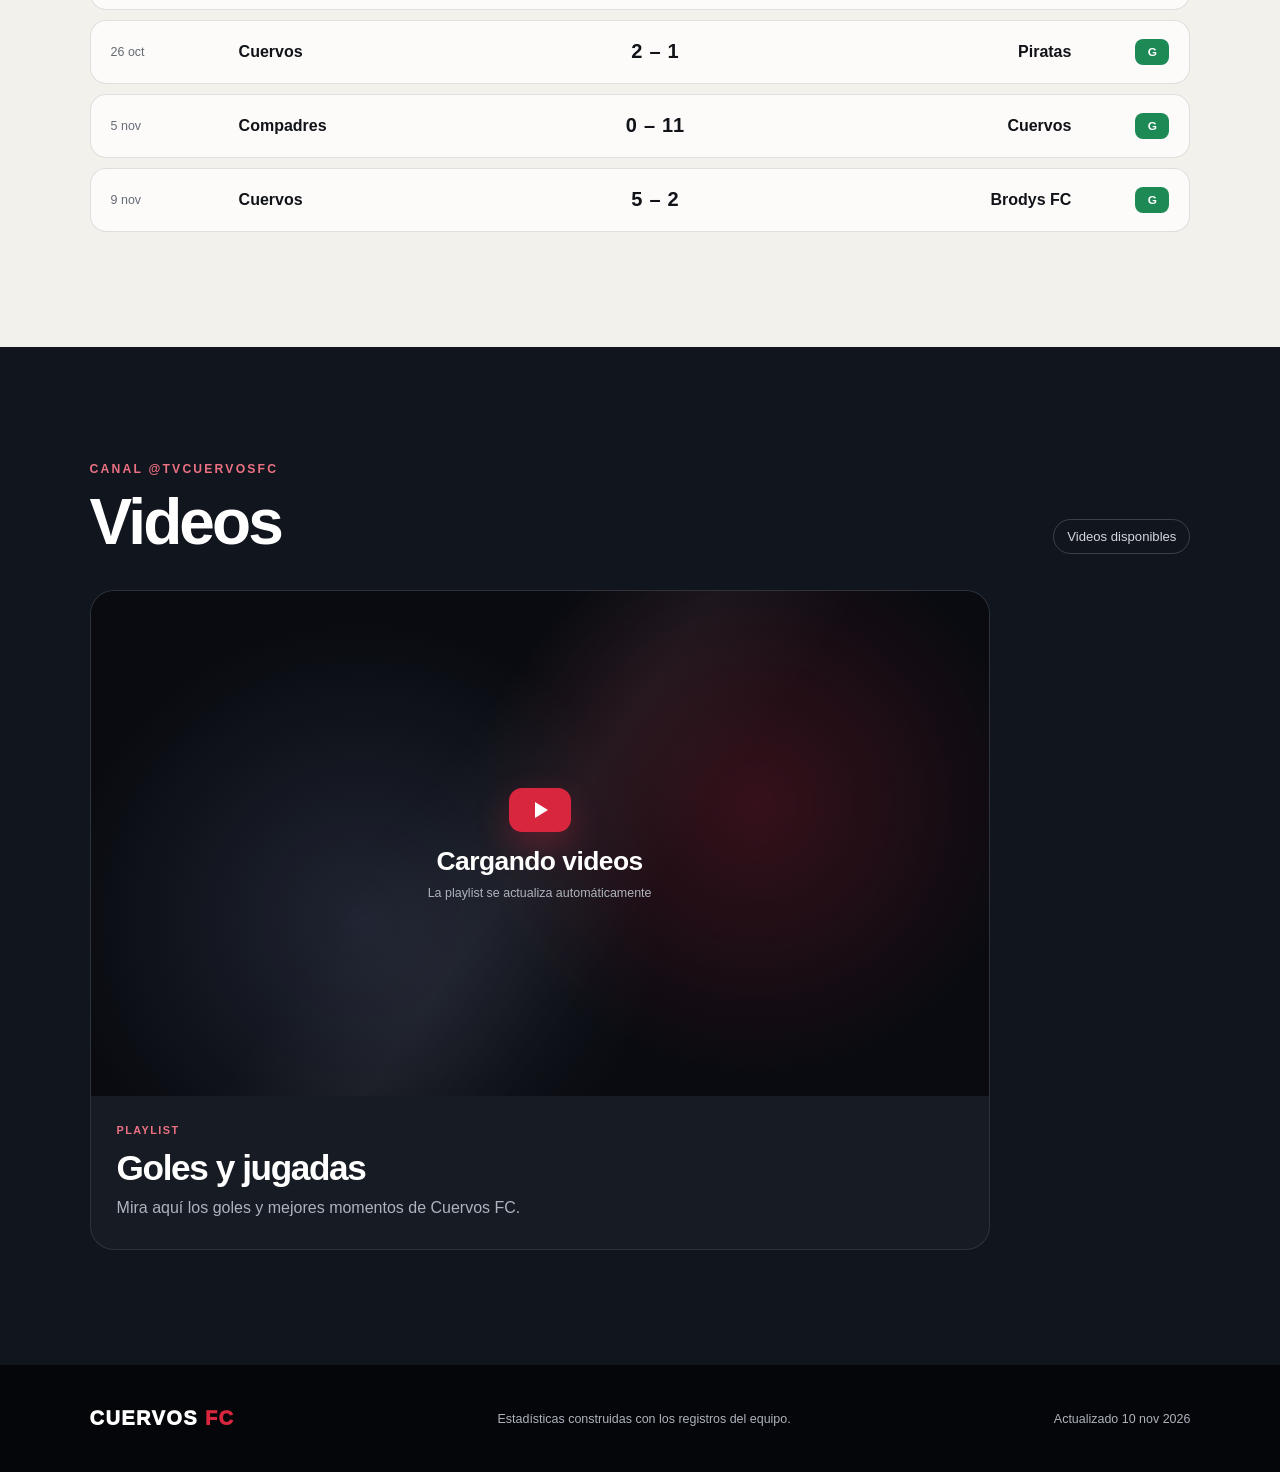
==== commit 663294a5: "Actualiza tabla Master al 10 de noviembre" ====
--- a/cuervos-fc.html
+++ b/cuervos-fc.html
@@ -104,7 +104,7 @@
           </table>
         </div>
       </div>
-      <p class="standings-note">Corte: 5 de noviembre de 2026; no se actualiza en vivo. <span class="standings-swipe">Desliza la tabla para ver todas las columnas.</span></p>
+      <p class="standings-note">Corte: 10 de noviembre de 2026; no se actualiza en vivo. <span class="standings-swipe">Desliza la tabla para ver todas las columnas.</span></p>
     </section>
 
     <section id="jugadores" class="section" aria-labelledby="players-title">
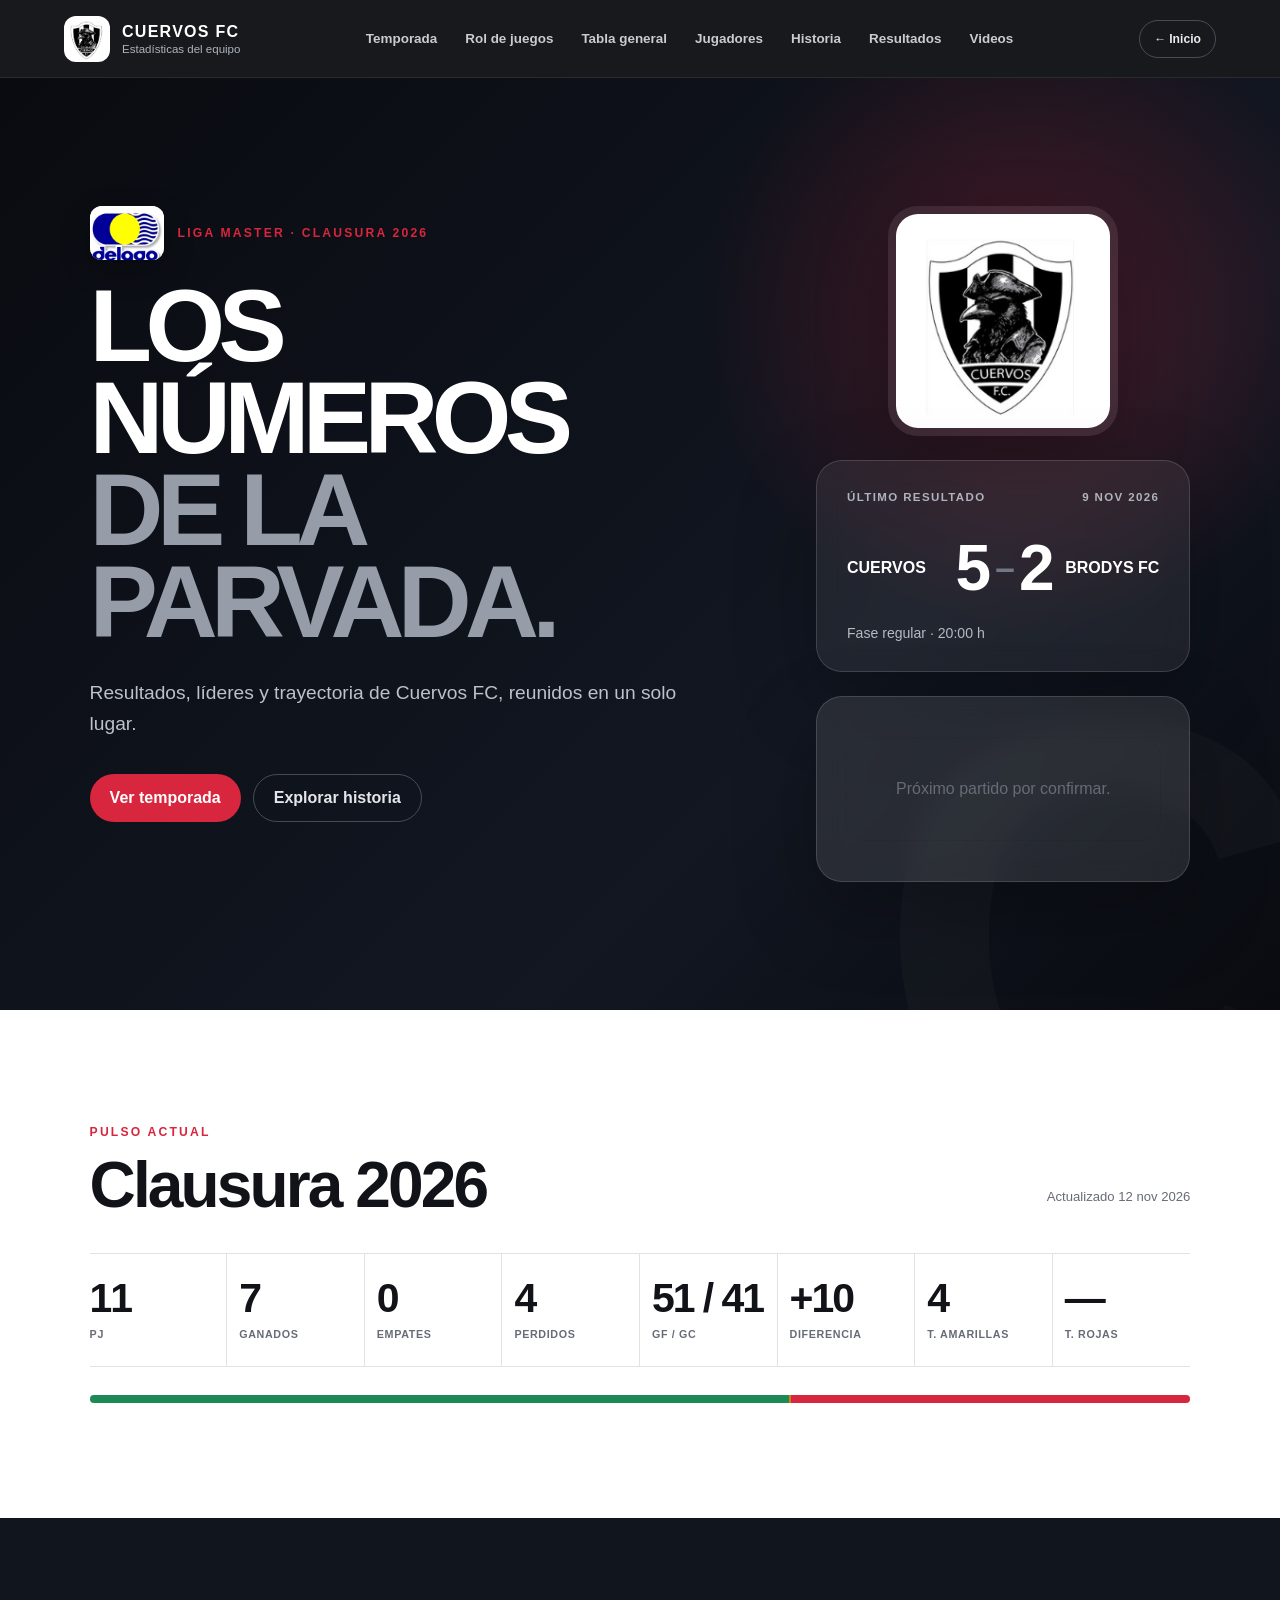
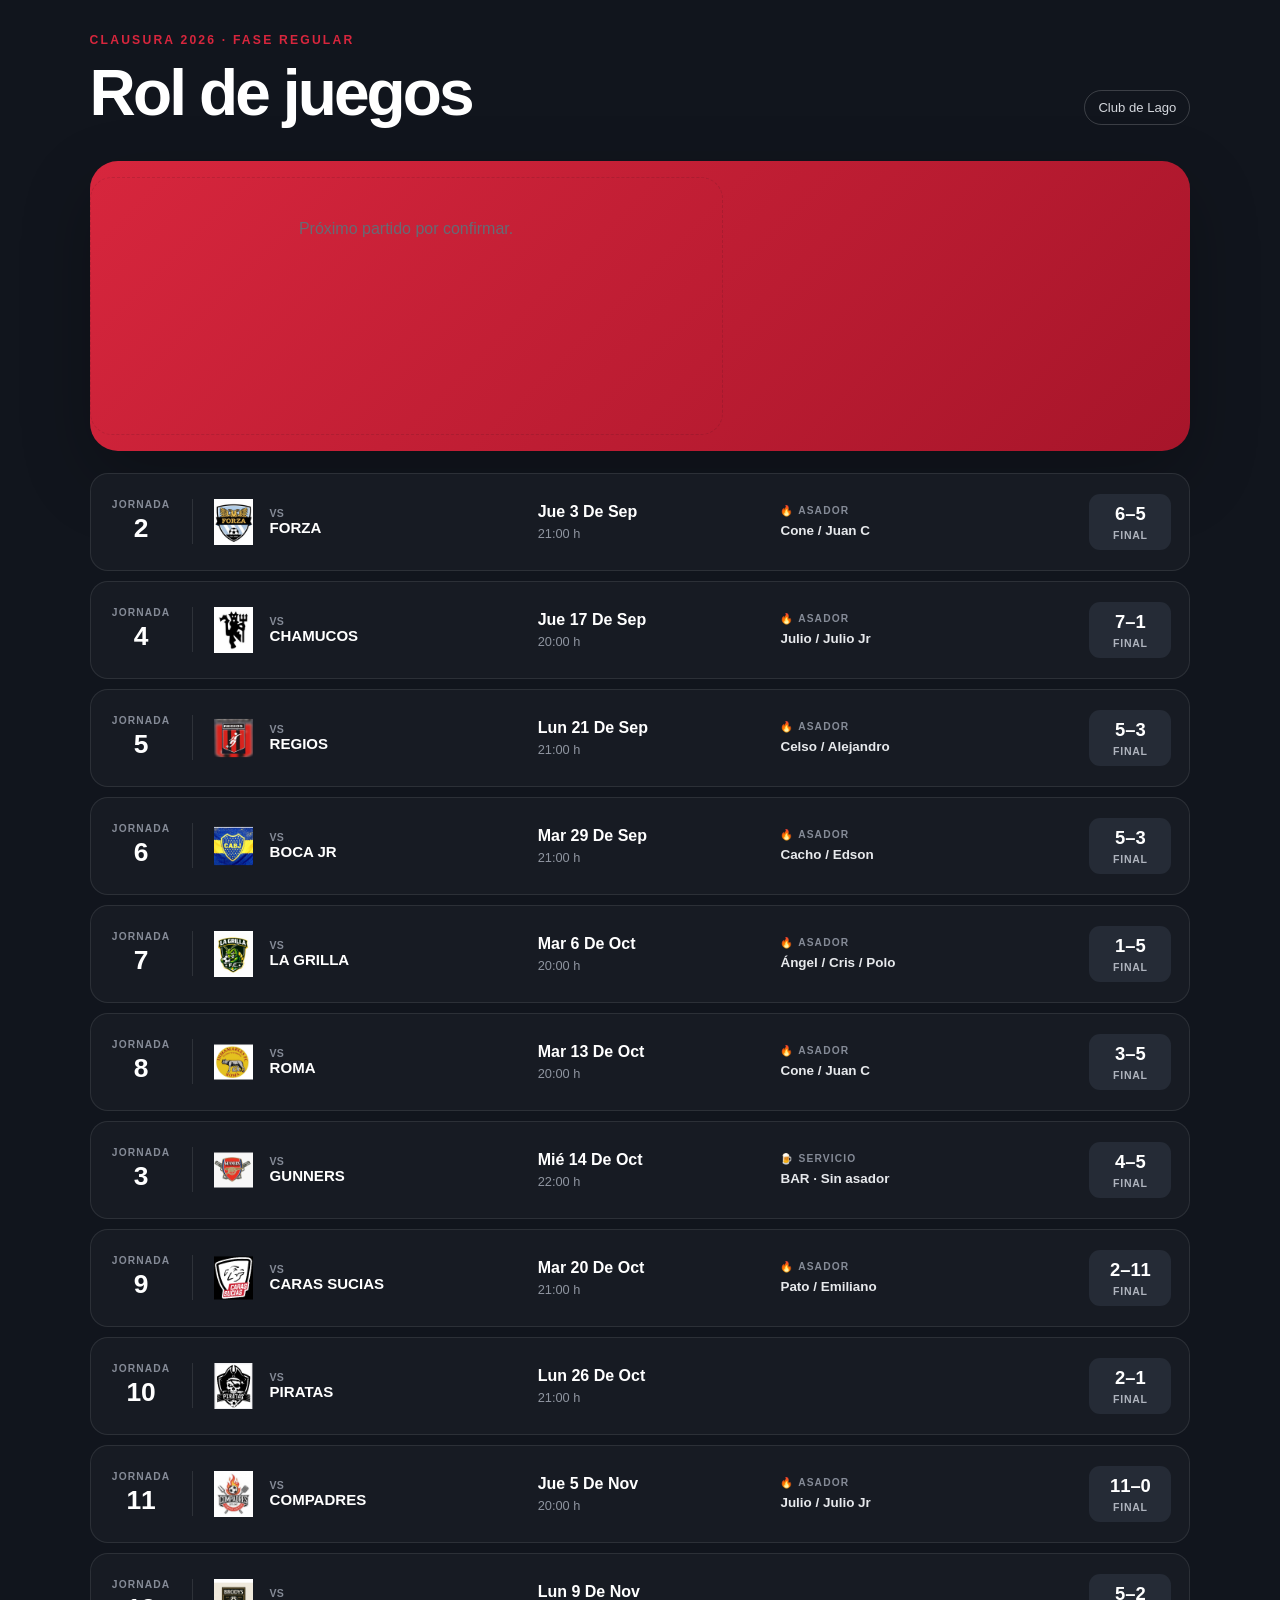
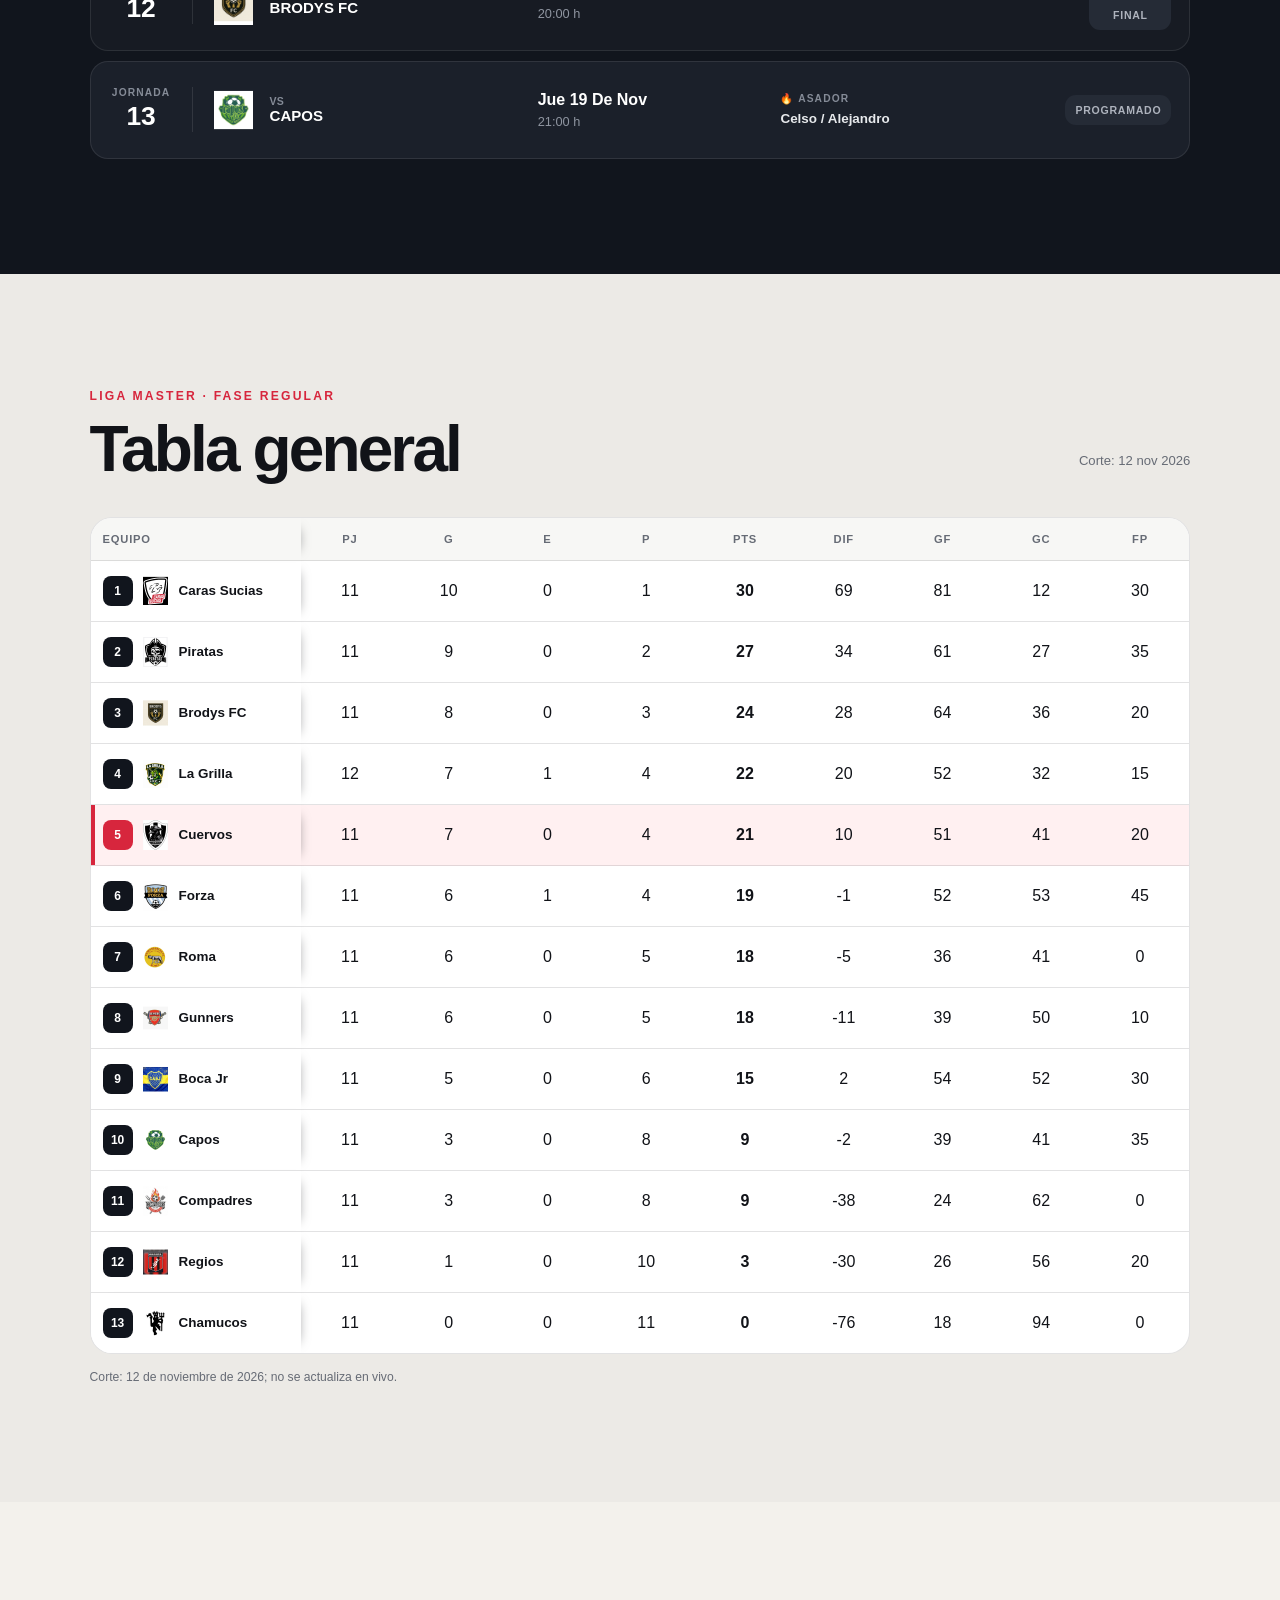
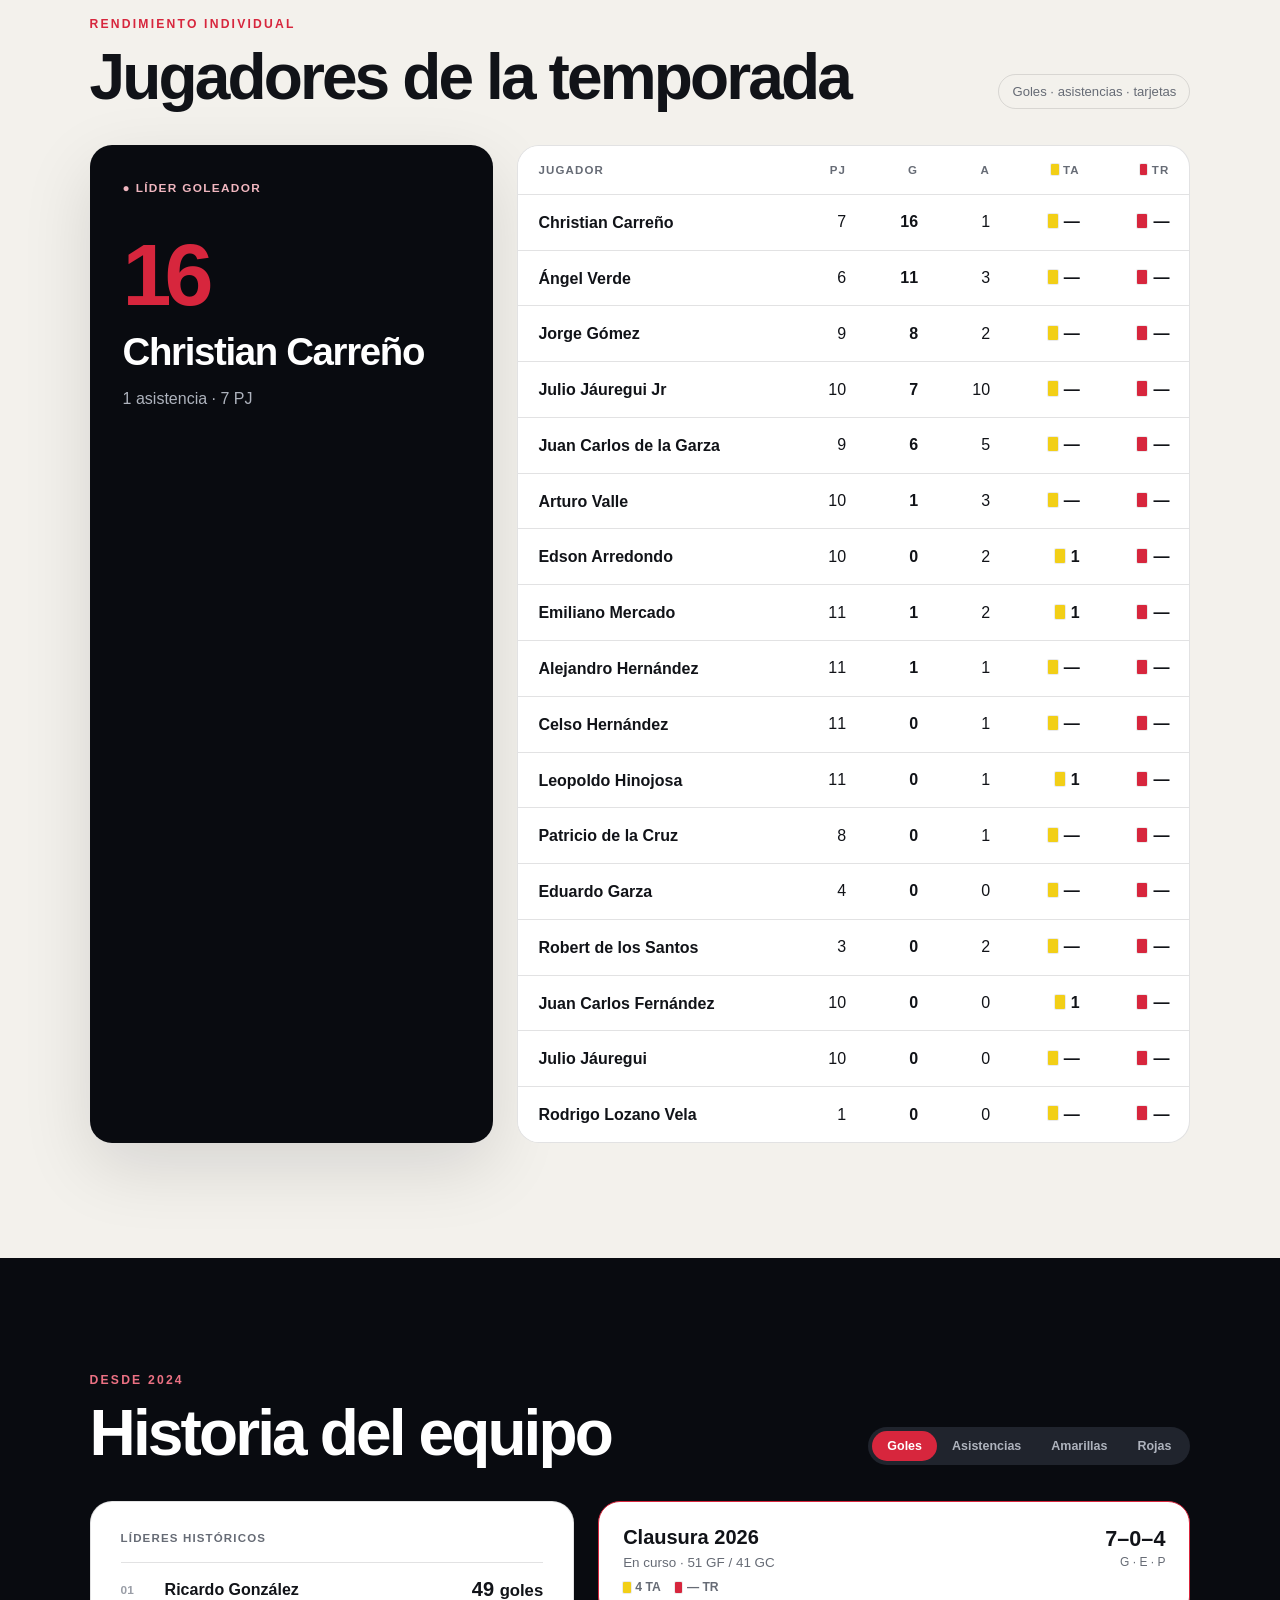
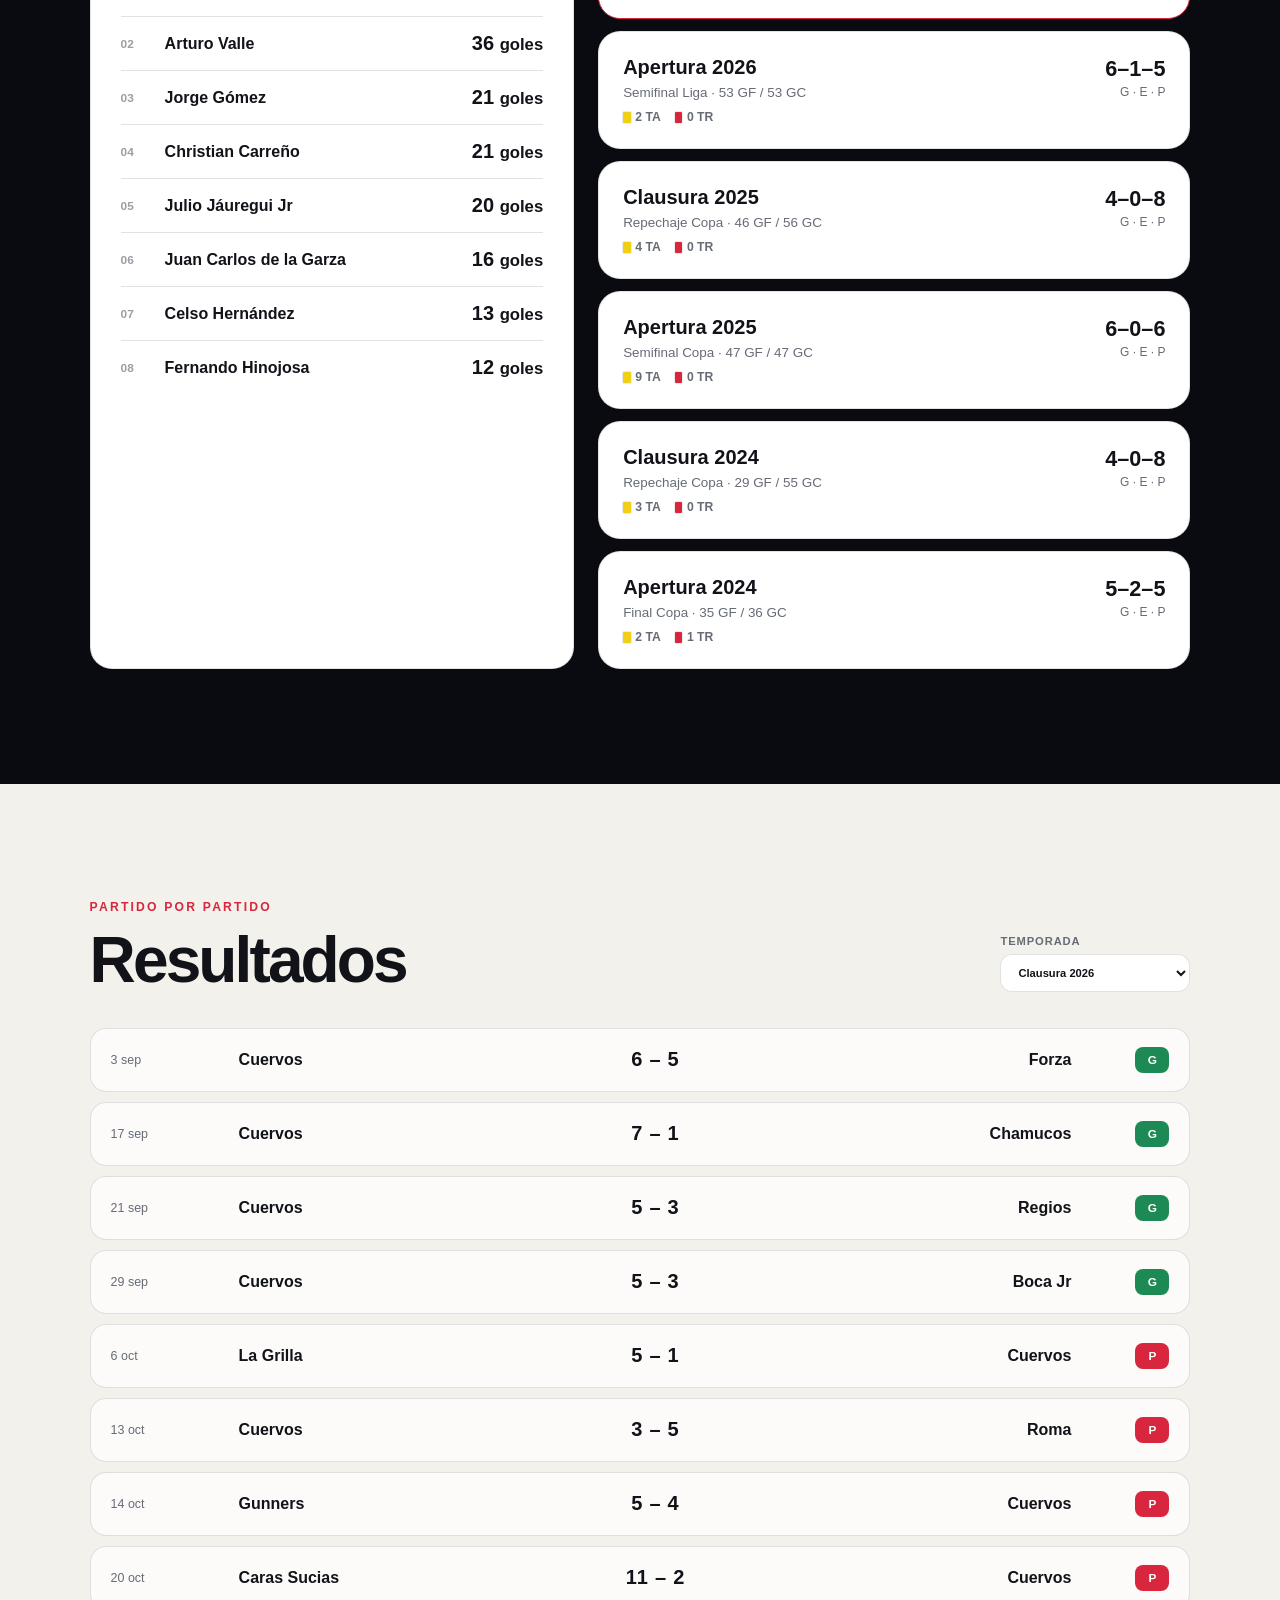
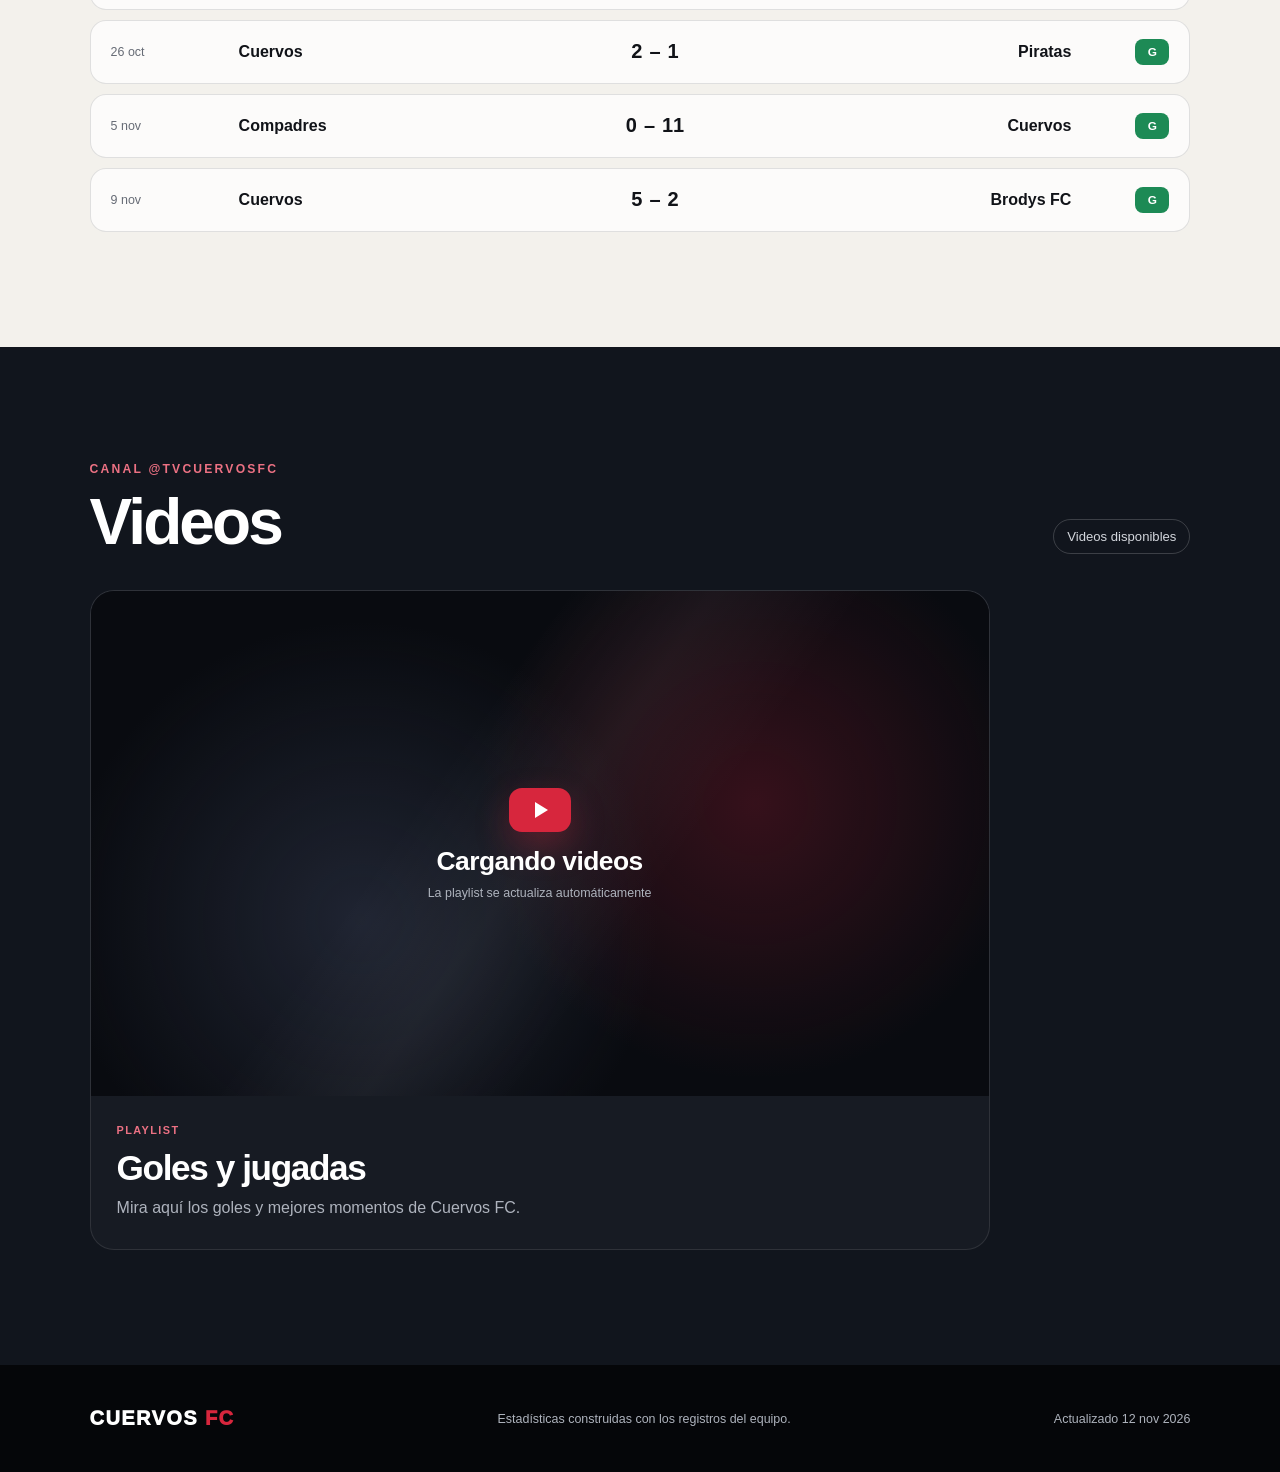
==== commit 60a717fc: "Actualiza tabla Master al 12 de noviembre" ====
--- a/cuervos-fc.html
+++ b/cuervos-fc.html
@@ -104,7 +104,7 @@
           </table>
         </div>
       </div>
-      <p class="standings-note">Corte: 10 de noviembre de 2026; no se actualiza en vivo. <span class="standings-swipe">Desliza la tabla para ver todas las columnas.</span></p>
+      <p class="standings-note">Corte: 12 de noviembre de 2026; no se actualiza en vivo. <span class="standings-swipe">Desliza la tabla para ver todas las columnas.</span></p>
     </section>
 
     <section id="jugadores" class="section" aria-labelledby="players-title">
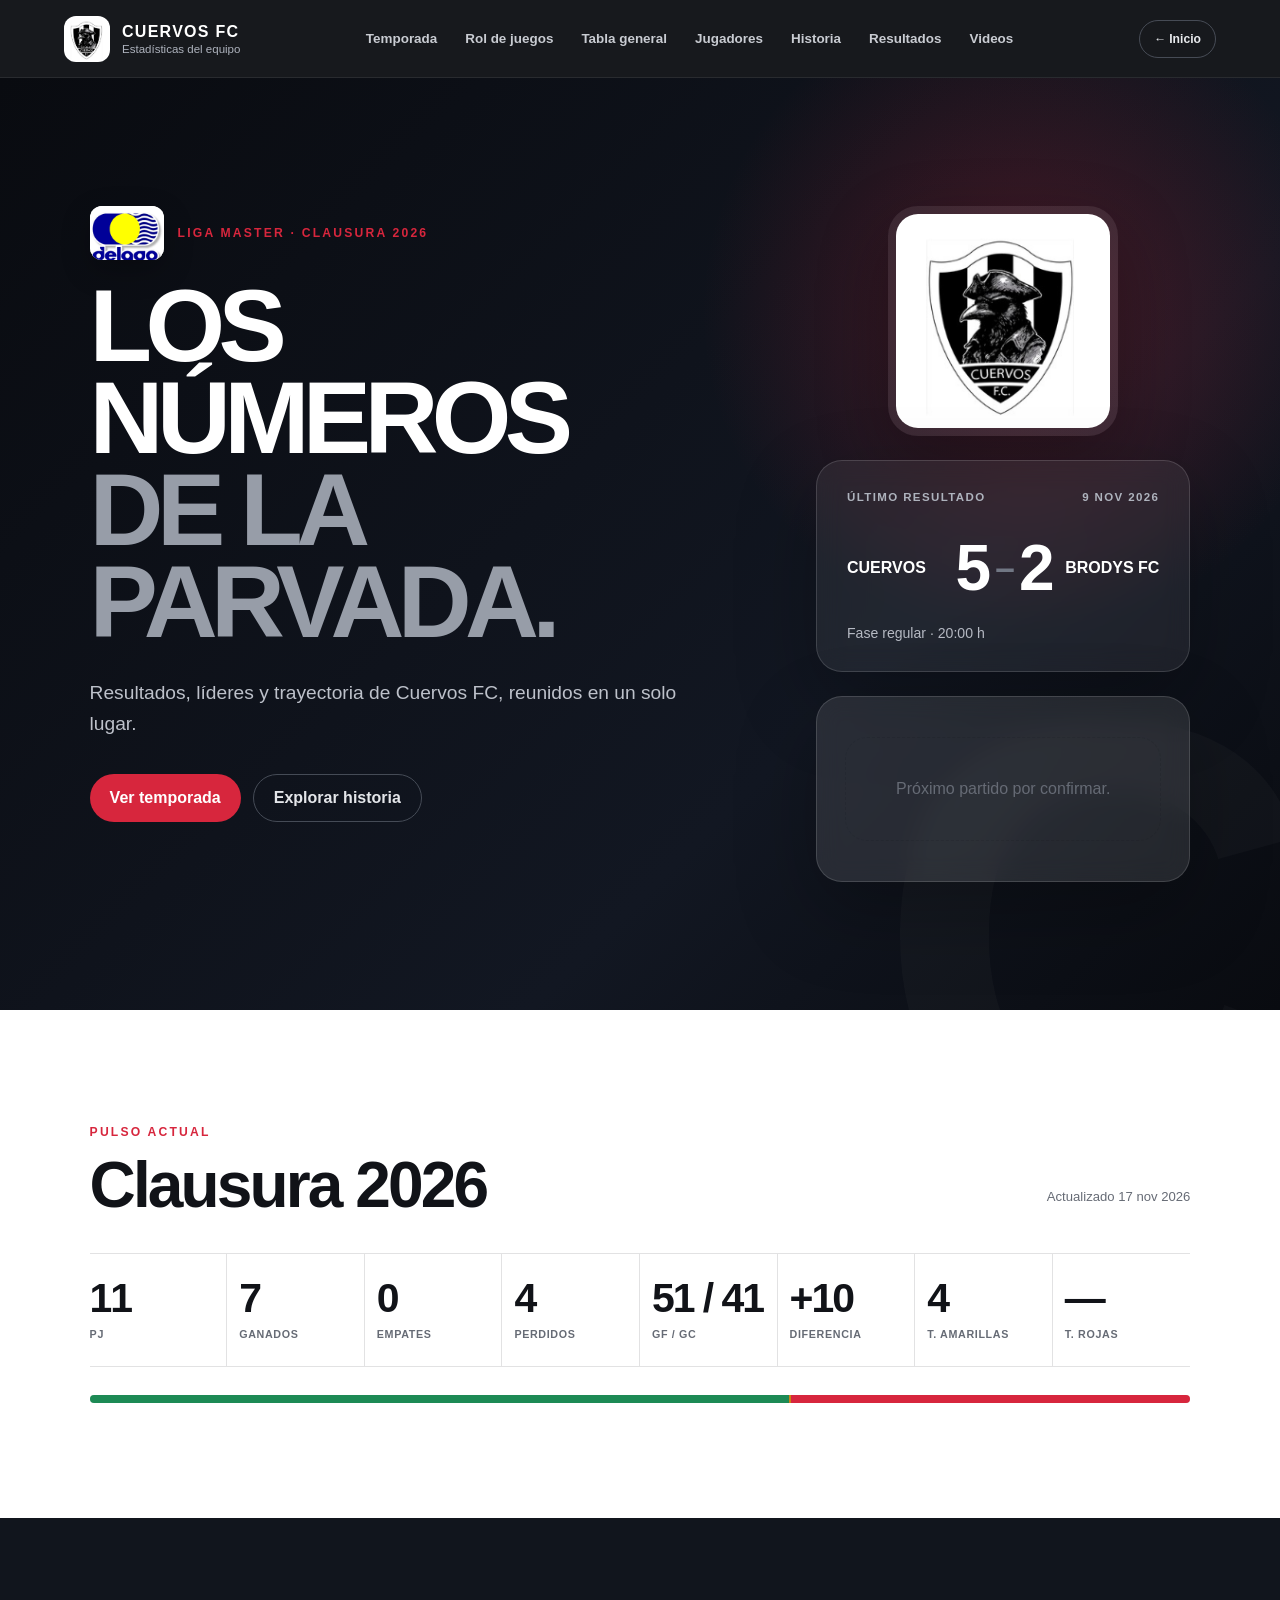
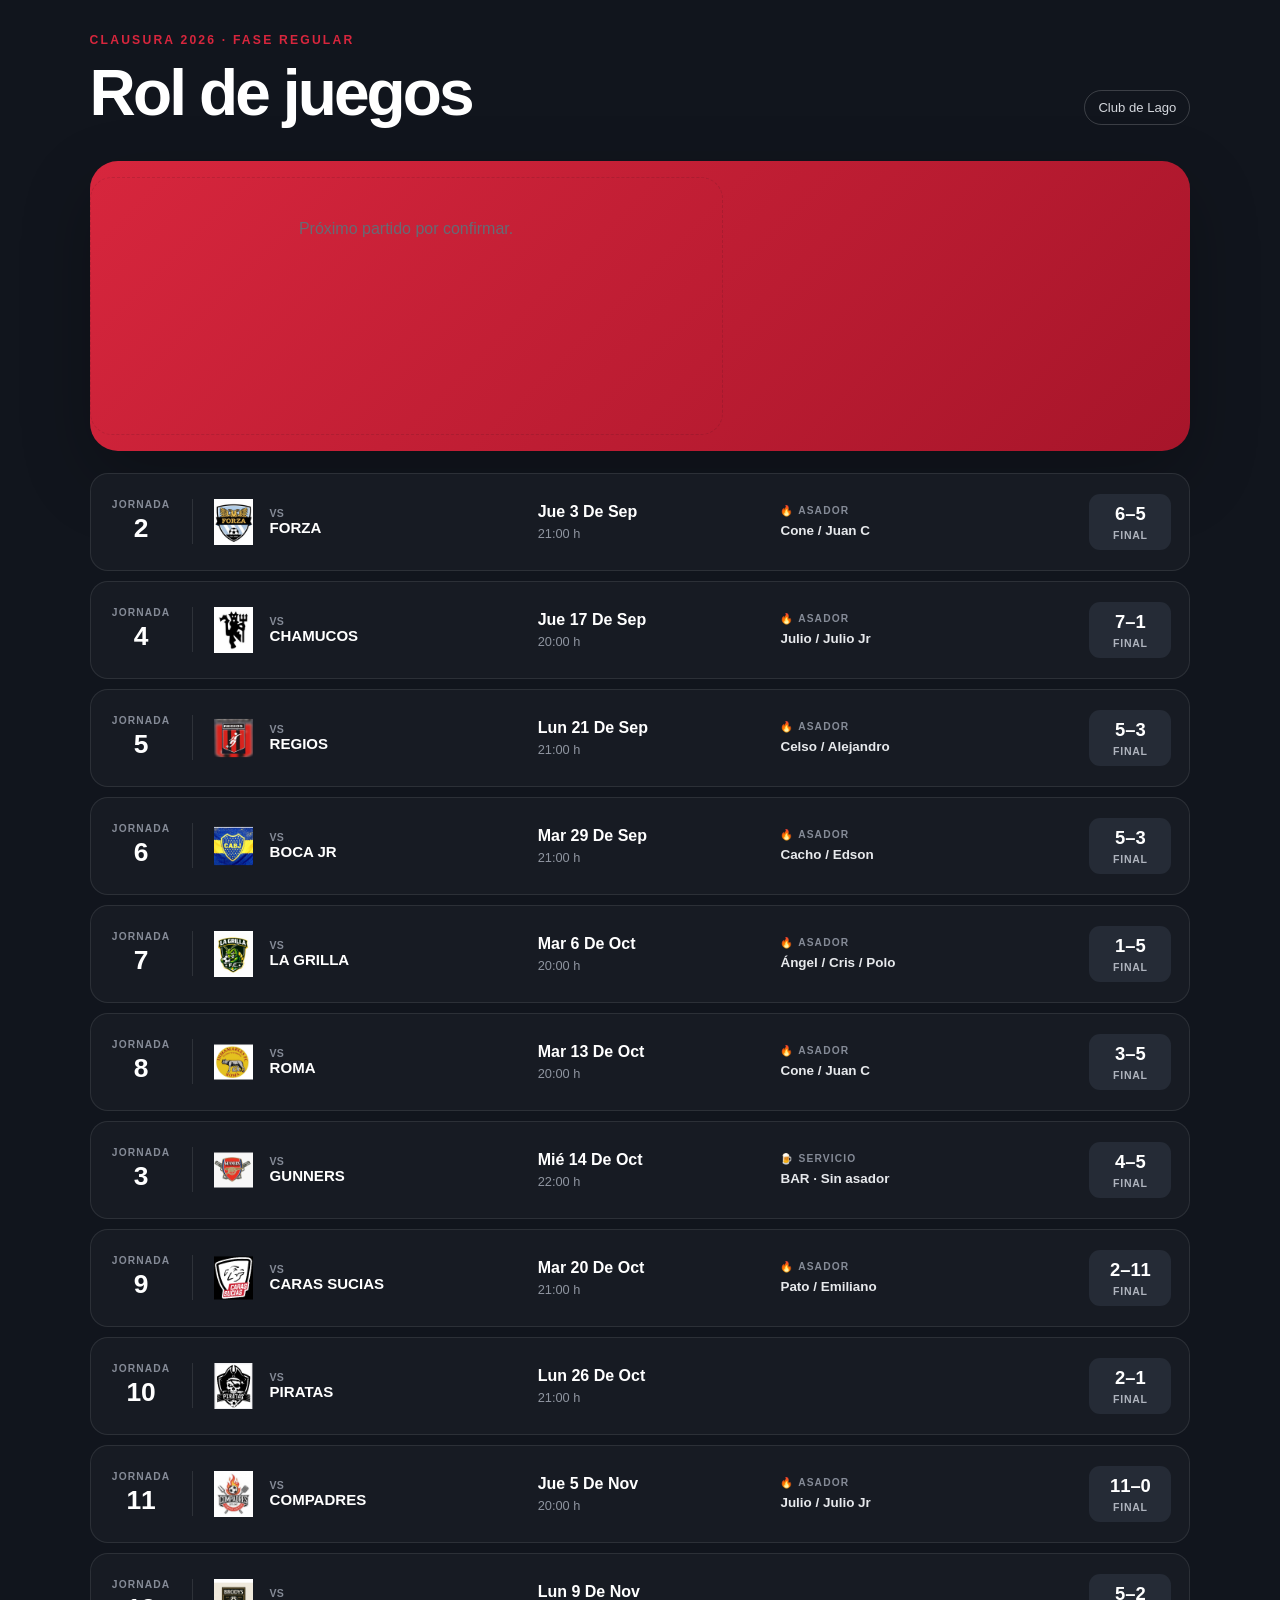
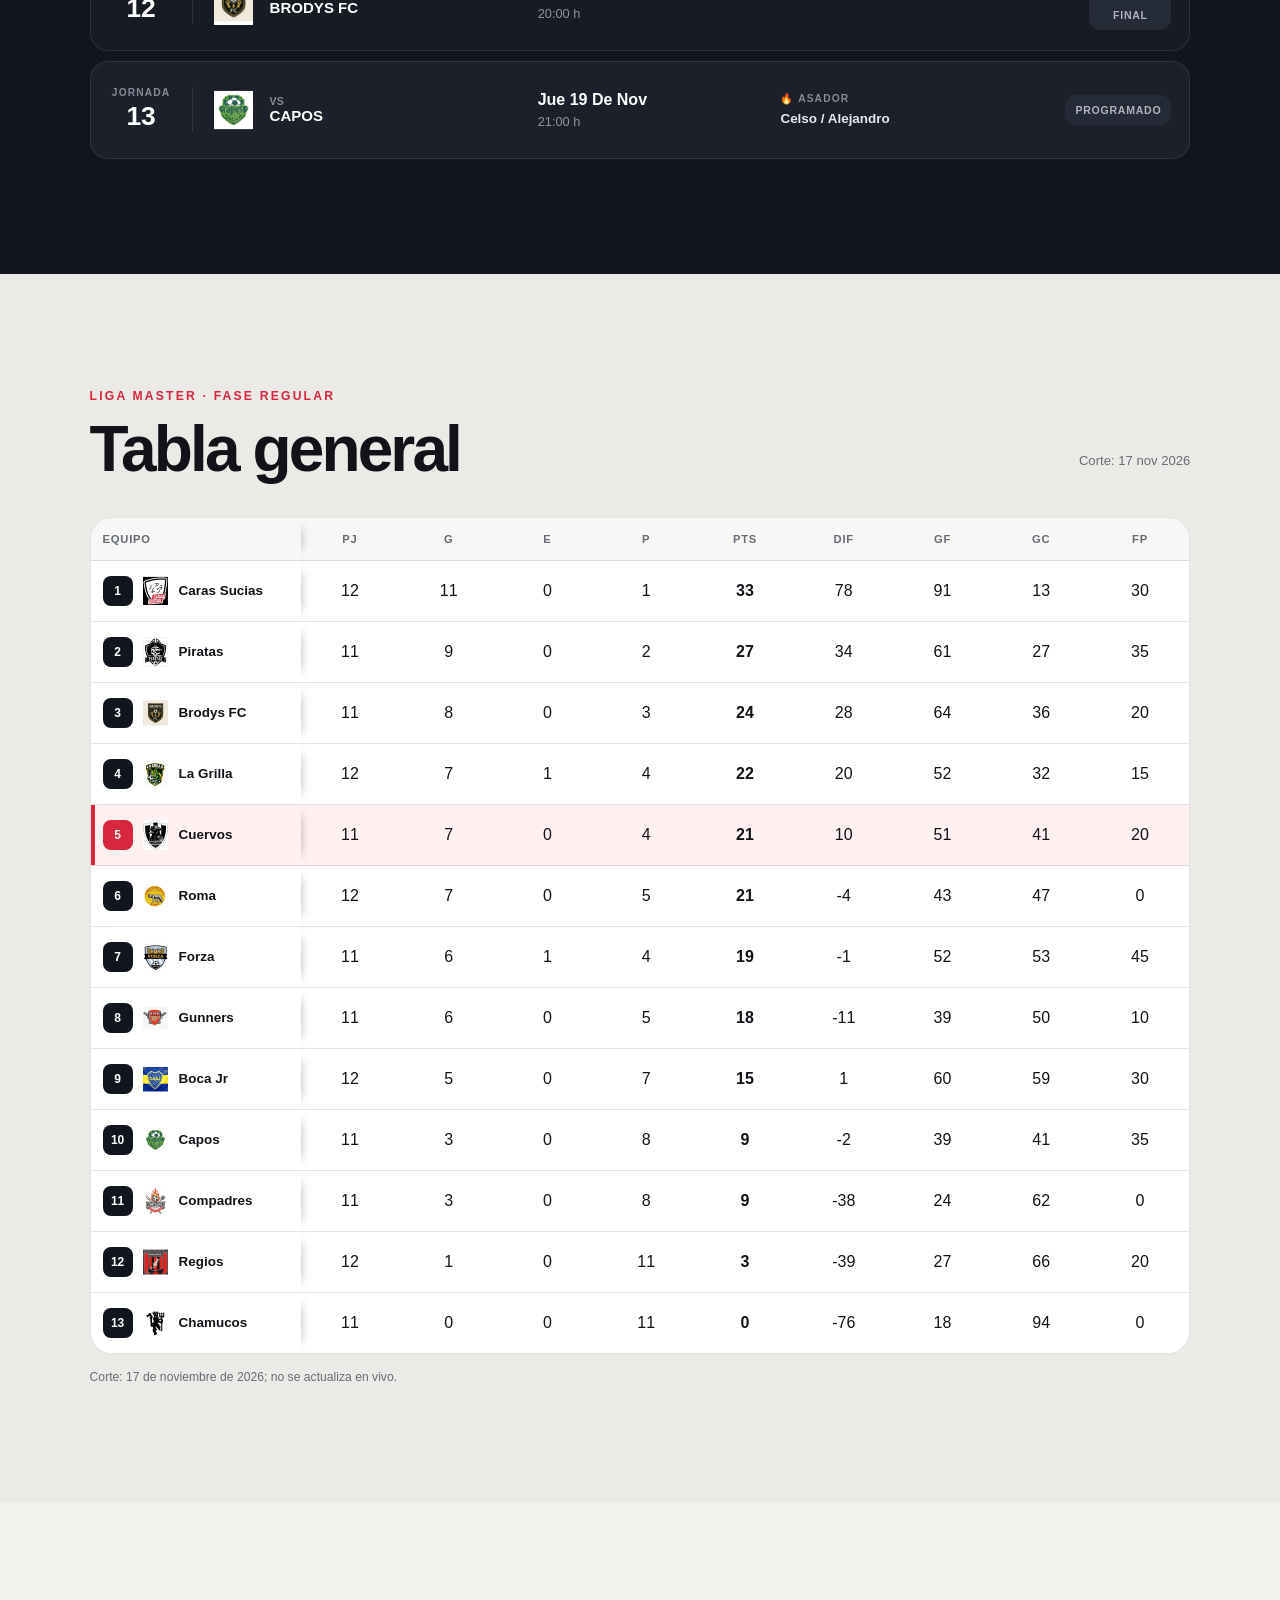
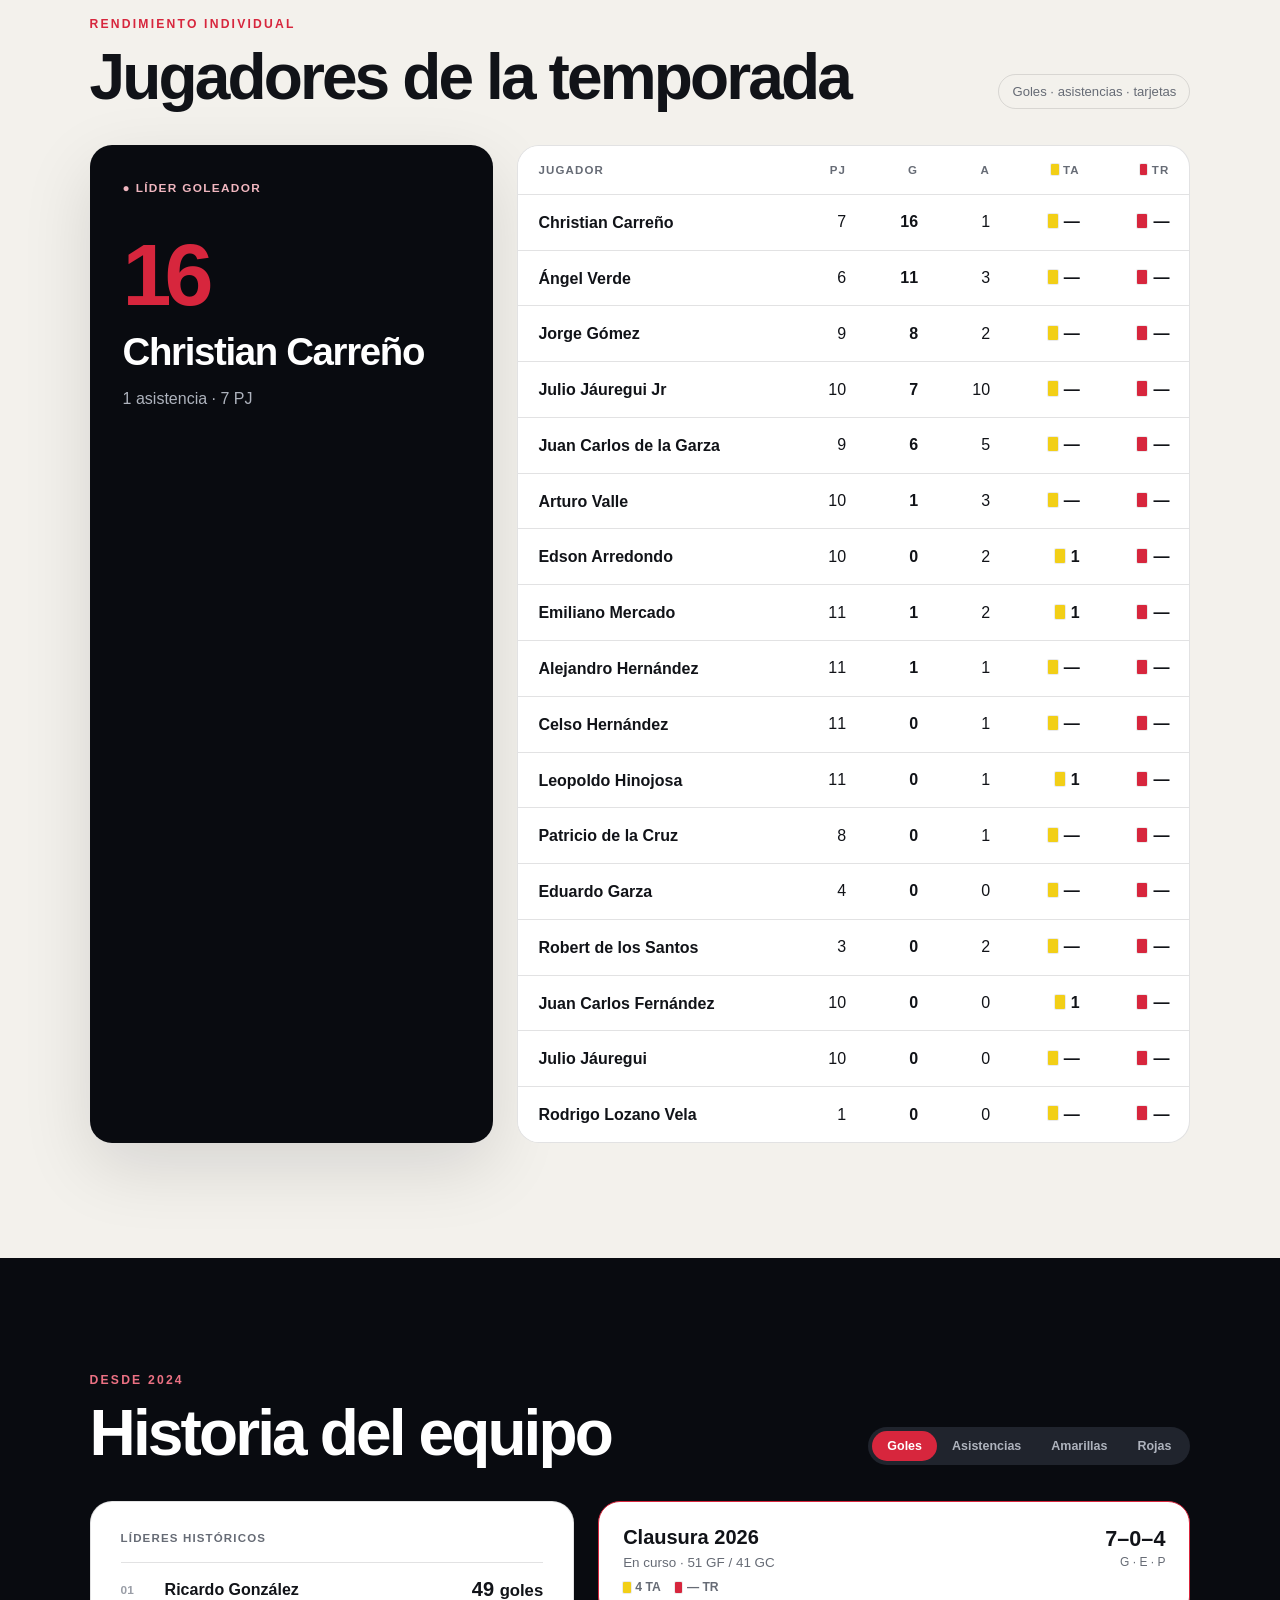
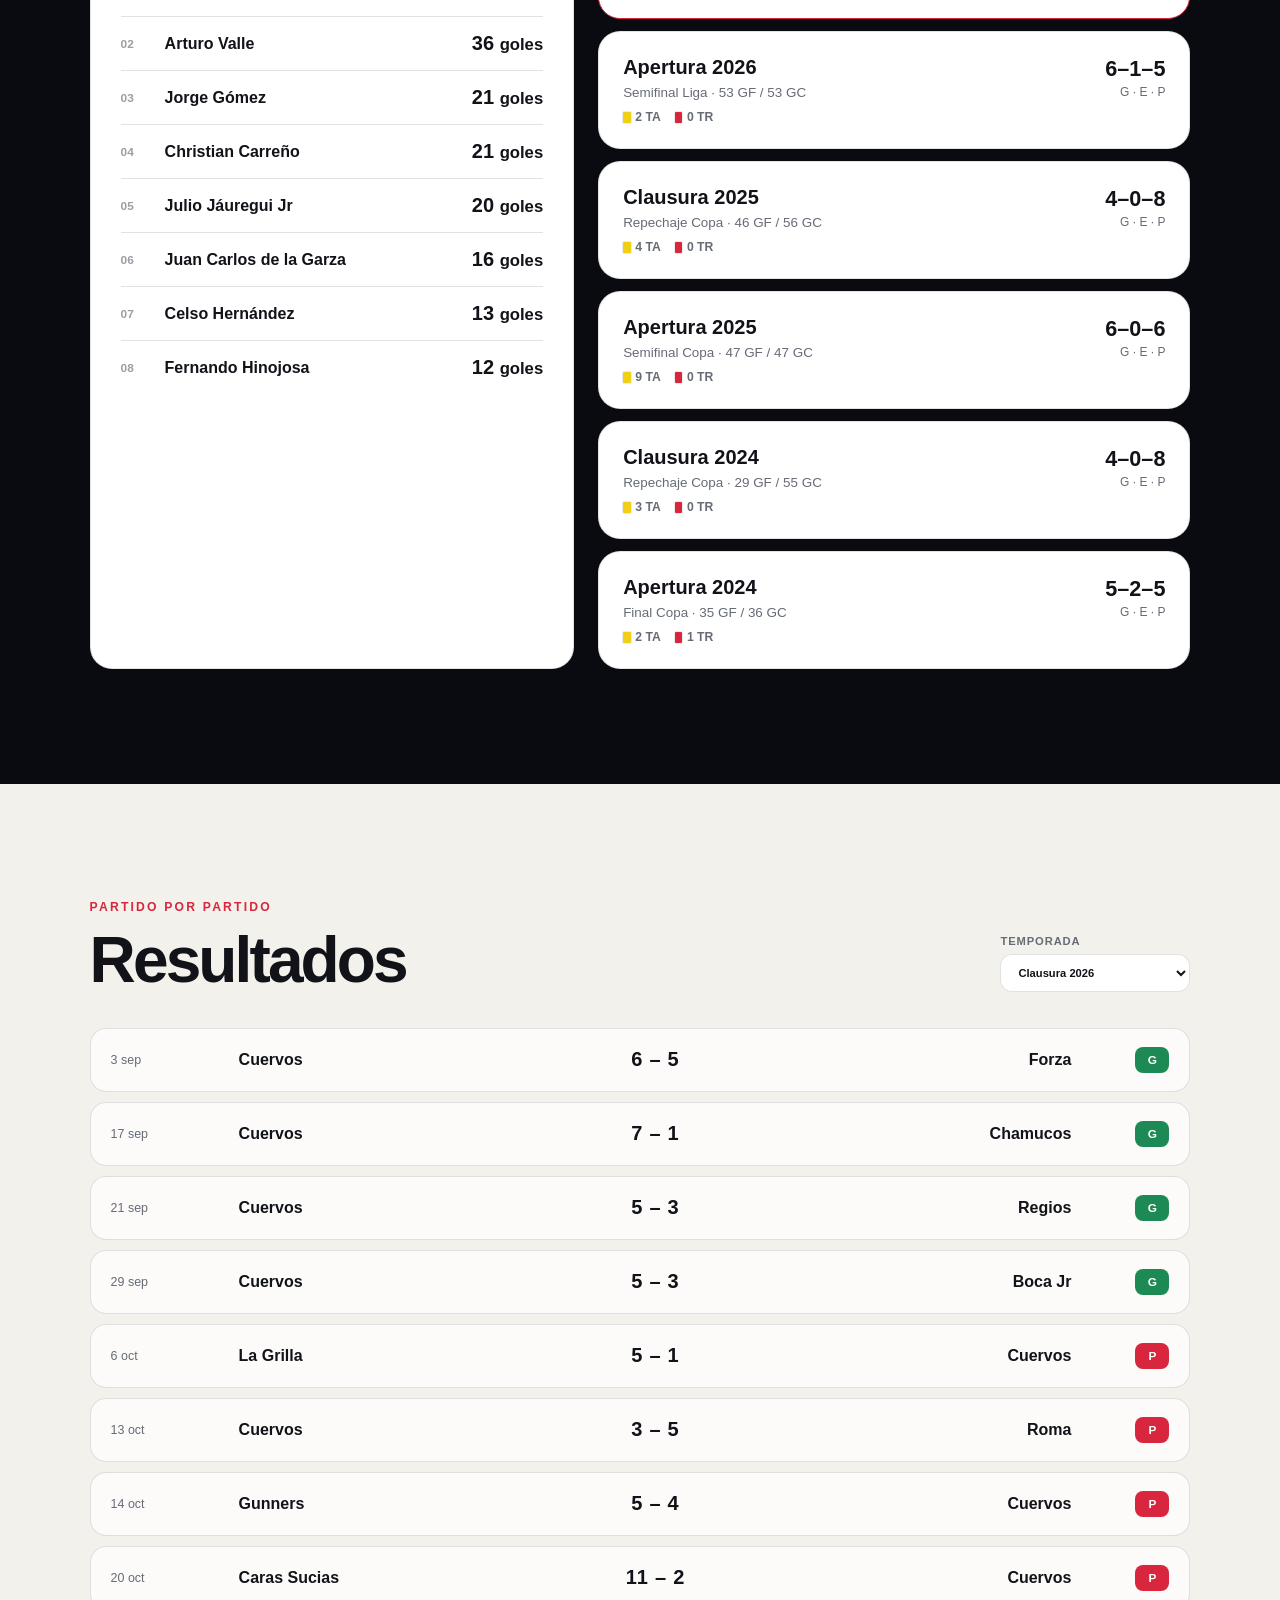
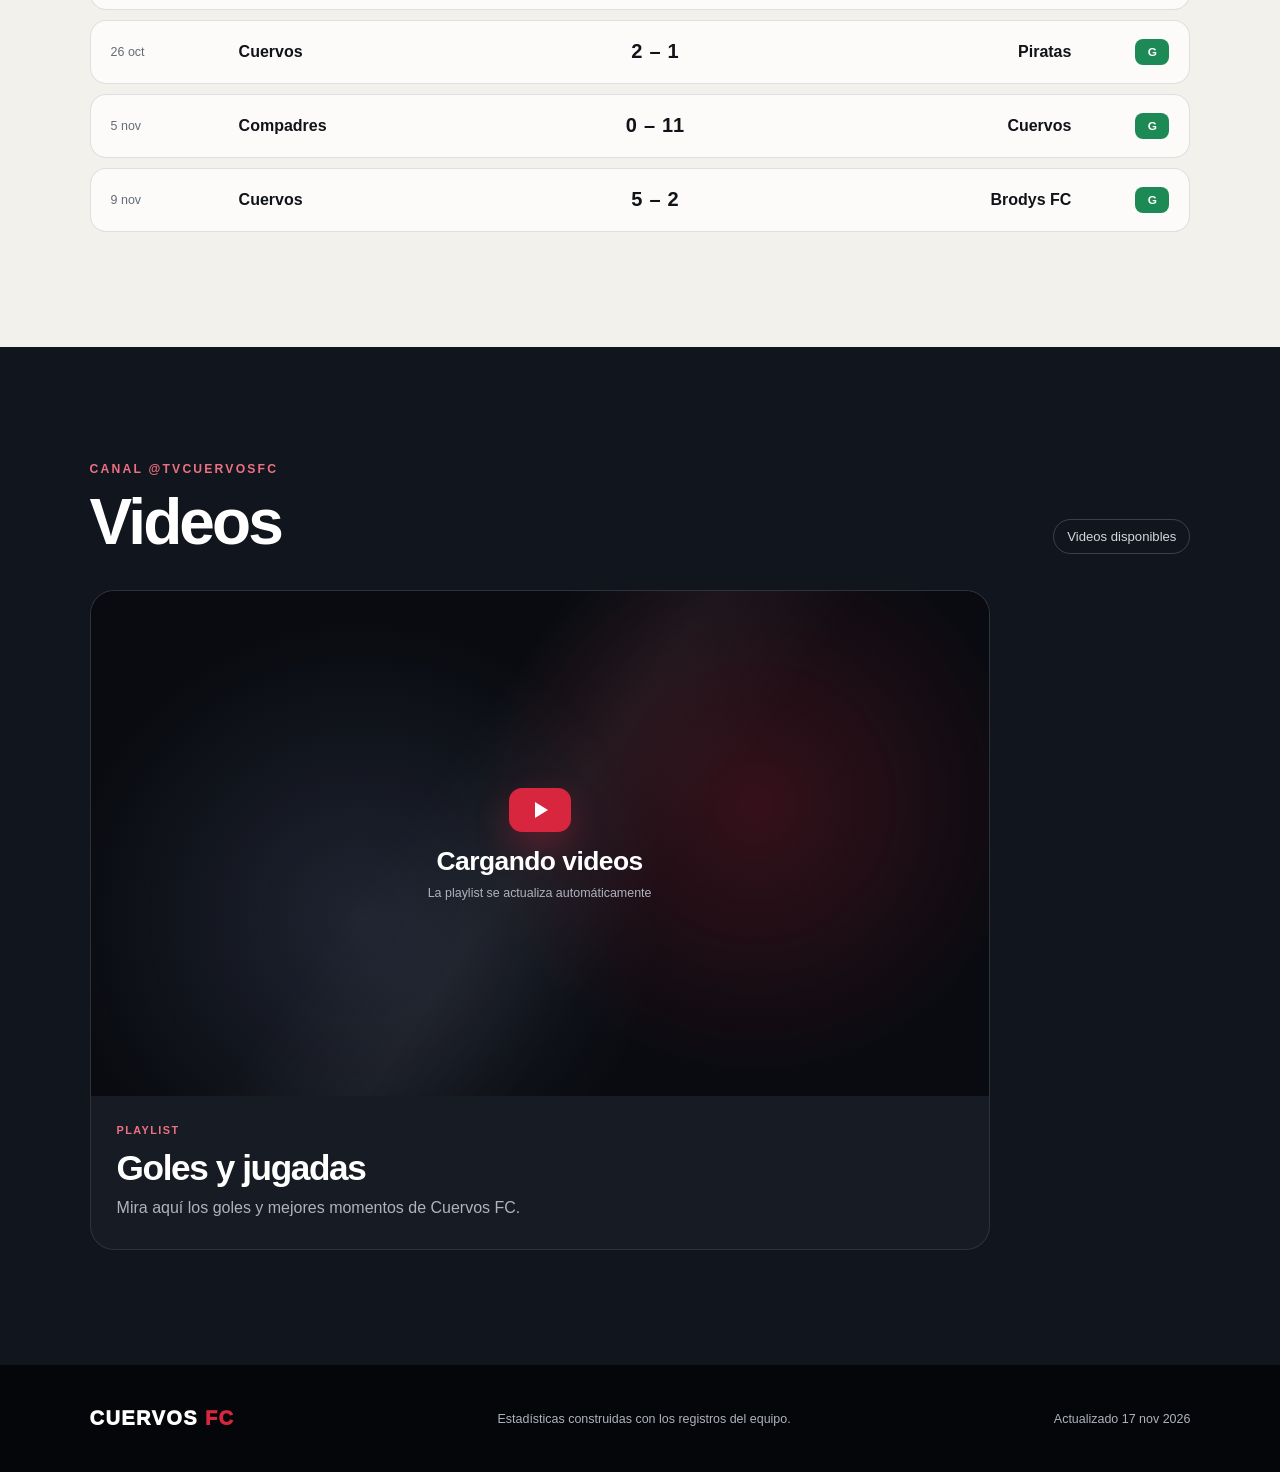
==== commit 403be50f: "Actualiza tabla Master y semifinal Premier" ====
--- a/cuervos-fc.html
+++ b/cuervos-fc.html
@@ -104,7 +104,7 @@
           </table>
         </div>
       </div>
-      <p class="standings-note">Corte: 12 de noviembre de 2026; no se actualiza en vivo. <span class="standings-swipe">Desliza la tabla para ver todas las columnas.</span></p>
+      <p class="standings-note">Corte: 17 de noviembre de 2026; no se actualiza en vivo. <span class="standings-swipe">Desliza la tabla para ver todas las columnas.</span></p>
     </section>
 
     <section id="jugadores" class="section" aria-labelledby="players-title">
